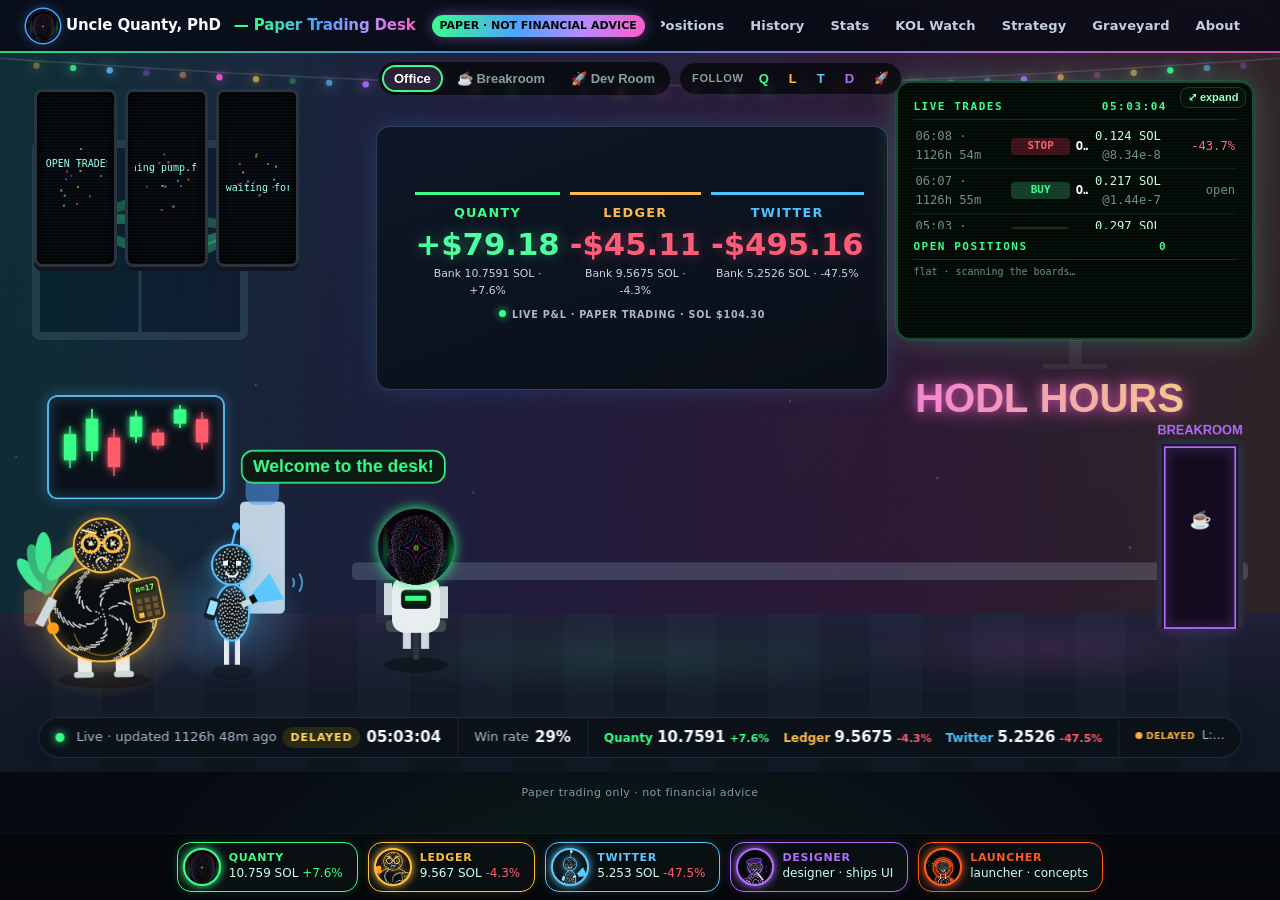
==== index.html @ 27da6e97 "Load Trade Clock add-on" ====
<!doctype html><html lang="en"><head><meta charset="utf-8"><meta name="viewport" content="width=device-width,initial-scale=1">
<title>Uncle Quanty, PhD — Paper Trading Desk</title><link rel="icon" href="assets/robot_head.png">
<style>
:root{--bg:#05070a;--panel:#0d1214;--line:#1b2629;--ink:#eef6f2;--mut:#8aa098;--g:#39ff88;--r:#ff5c6c;--b:#4da3ff;--p:#ff5cc8}
*{box-sizing:border-box}html,body{margin:0;background:var(--bg);color:var(--ink);font:17px/1.55 Inter,"Segoe UI",system-ui,sans-serif}
header{position:sticky;top:0;z-index:9;background:rgba(5,7,10,.94);backdrop-filter:blur(8px);border-bottom:1px solid var(--line)}
.bar{display:flex;align-items:center;gap:12px;padding:8px 18px;height:52px}
.brand{display:flex;align-items:center;gap:8px;font-weight:800;font-size:16px;white-space:nowrap}.brand img{width:30px;height:30px;border-radius:50%;border:1px solid var(--g)}.brand span{color:var(--g)}
.paper{font-size:11px;font-weight:800;color:#000;background:var(--g);border-radius:99px;padding:2px 8px;white-space:nowrap}
nav{display:flex;gap:2px;margin-left:auto;overflow-x:auto;scrollbar-width:none}nav::-webkit-scrollbar{display:none}
nav a{color:var(--mut);text-decoration:none;padding:5px 11px;border-radius:99px;font-size:14px;font-weight:600;white-space:nowrap}nav a:hover{color:var(--ink)}nav a.on{background:#16261d;color:var(--g)}
@media(max-width:760px){.bar{flex-wrap:wrap;height:auto;padding:6px 10px;gap:6px}.brand{font-size:14px}.brand img{width:24px;height:24px}.brand .long{display:none}nav{order:3;width:100%;margin:0}nav a{font-size:13px;padding:4px 9px}}
section{display:none}section.on{display:block}main>section:not(#office){max-width:1100px;margin:0 auto;padding:24px 18px 50px}
h2{font-size:28px;margin:0 0 4px}p.sub{color:var(--mut);margin:0 0 18px}
.grid{display:grid;grid-template-columns:repeat(auto-fit,minmax(200px,1fr));gap:12px}.card{background:var(--panel);border:1px solid var(--line);border-radius:16px;padding:18px}
.k{color:var(--mut);font-size:13px;text-transform:uppercase;letter-spacing:.08em}.v{font-size:30px;font-weight:800}.up{color:var(--g)}.dn{color:var(--r)}
/* office */
#office{padding:0}.stage{position:relative;width:100%;aspect-ratio:16/9;max-height:calc(100vh - 110px);margin:0 auto;background:#0a0f12;overflow:hidden}
@media(max-width:760px){.stage{aspect-ratio:3/5;max-height:none}}
canvas#oc{position:absolute;inset:0;width:100%;height:100%;display:block;touch-action:none;cursor:grab}
.screen{position:absolute;left:36%;top:7%;width:60%;height:55%;background:#020a06;border-radius:10px;padding:1.1% 1.4%;display:grid;grid-template-columns:1.25fr 1fr;gap:1.2%;font-family:ui-monospace,Menlo,Consolas,monospace;color:#c8ffe0;overflow:hidden;box-shadow:inset 0 0 40px rgba(57,255,136,.08)}
.screen:after{content:"";position:absolute;inset:0;pointer-events:none;background:repeating-linear-gradient(0deg,rgba(255,255,255,.025) 0 1px,transparent 1px 3px)}
@media(max-width:760px){.stage .screen{left:4%;top:3%;width:92%;height:46%;grid-template-columns:1fr;grid-template-rows:1fr 1fr}}
.pane{display:flex;flex-direction:column;min-height:0}.ph{font-size:clamp(9px,1vw,14px);color:var(--g);font-weight:800;letter-spacing:.12em;border-bottom:1px solid #12301f;padding-bottom:4px;margin-bottom:4px;display:flex;justify-content:space-between}
.feed{overflow:hidden;flex:1}.tr{display:grid;grid-template-columns:7.4em 4.8em 1fr 5.5em 5.6em;gap:.5em;font-size:clamp(9px,.95vw,14px);padding:3px 2px;border-bottom:1px solid #0c1f15;align-items:center}

.tag{font-weight:800;border-radius:4px;padding:0 4px;text-align:center;font-size:.9em}.BUY{background:#123d27;color:var(--g)}.TP{background:#10324a;color:var(--b)}.STOP,.TRAIL{background:#3d1218;color:var(--r)}.TIME,.SELL{background:#2a2a14;color:#ffd75f}
.sym{font-weight:800;color:#fff;overflow:hidden;text-overflow:ellipsis;white-space:nowrap}.mt{color:#6f8f80}.r{text-align:right}
a.tr,a.pos{color:inherit;text-decoration:none;cursor:pointer;display:grid}a.pos{display:block}a.tr:hover,a.pos:hover{background:rgba(57,255,136,.12);outline:1px solid rgba(57,255,136,.5);border-radius:6px}
.sg{font-size:.72em;font-weight:800;padding:0 4px;border-radius:3px;margin-left:5px;vertical-align:1px}.sg.main{background:#16301f;color:#9fe8bd}.sg.premig{background:#3a1f3a;color:#ff9be0}
.pos{border:1px solid #12301f;border-radius:8px;padding:5px 7px;margin-bottom:6px;font-size:clamp(9px,1vw,14px)}.pos .top{display:flex;justify-content:space-between;font-weight:800}.pos svg{width:100%;height:clamp(22px,4.2vw,64px);display:block}
.ticker{position:absolute;left:0;right:0;bottom:0;display:flex;gap:20px;justify-content:center;flex-wrap:wrap;padding:8px;background:linear-gradient(transparent,rgba(5,7,10,.9));font-size:15px}
.ticker b{font-size:18px}.dot{display:inline-block;width:9px;height:9px;border-radius:50%;background:var(--r);margin-right:6px}.dot.on{background:var(--g);box-shadow:0 0 10px var(--g)}
.row{display:flex;justify-content:space-between;gap:12px;padding:13px 2px;border-bottom:1px solid var(--line)}.row:last-child{border:0}.row .t{color:var(--mut);font-size:14px;min-width:130px}.row .m{flex:1}.row .x{font-weight:800}
svg.chart{width:100%;height:240px}ul.rules li{margin:9px 0}footer{color:var(--mut);font-size:13px;text-align:center;padding:16px}
.mini{position:fixed;z-index:20;width:64px;height:64px;left:calc(100% - 80px);top:calc(100% - 90px);touch-action:none;cursor:grab;user-select:none;-webkit-user-select:none}
.mini .h{width:64px;height:64px;border-radius:50%;background:#05070a center/cover;border:2px solid var(--c,#39ff88);box-shadow:0 0 16px var(--c,#39ff88);position:relative;overflow:hidden}.mini .nm{position:absolute;left:50%;bottom:-16px;transform:translateX(-50%);font-size:10px;font-weight:800;letter-spacing:.08em;color:var(--c);text-shadow:0 0 6px #000}

.mini .lid{position:absolute;left:0;right:0;top:0;height:0;background:#05070a;border-radius:50% 50% 0 0;transition:height .08s}.mini.blink .lid{height:50%}
#mbub{position:fixed;z-index:21;max-width:260px;background:#0b1a12;border:1px solid var(--g);border-radius:14px;padding:10px 12px;font-size:14px;line-height:1.4;display:none;box-shadow:0 6px 24px rgba(0,0,0,.5)}
#mbub b{color:var(--c,#39ff88)}#mbub a{color:#7cc8ff}#mbub .mt{color:var(--mut);font-size:12px}

.wall{position:absolute;left:2%;top:5%;width:32%;height:44%;display:grid;gap:2.5%;z-index:2}
.mon{position:relative;background:#020a06;border:3px solid #1a2427;border-radius:7px;box-shadow:0 0 14px rgba(57,255,136,.18);padding:4% 5%;font-family:ui-monospace,Menlo,Consolas,monospace;color:#c8ffe0;overflow:hidden;font-size:clamp(8px,.8vw,13px);display:flex;flex-direction:column;text-decoration:none;min-width:0}
a.mon{cursor:pointer}a.mon:hover{border-color:#39ff88;box-shadow:0 0 22px rgba(57,255,136,.5)}
.mon .r1{display:flex;justify-content:space-between;font-weight:800;gap:4px;white-space:nowrap}.mon .sym{overflow:hidden;text-overflow:ellipsis}.mon svg{flex:1;width:100%;min-height:0}
.mon .r2{display:flex;justify-content:space-between;color:#6f8f80;white-space:nowrap;gap:4px}.mon .cv{height:4px;background:#2a1430;border-radius:2px;margin-top:2px}.mon .cv i{display:block;height:100%;background:#ff5cc8;border-radius:2px}
.mon.closed{align-items:center;justify-content:center;font-size:clamp(10px,1.1vw,18px);font-weight:800}.mon.saver{opacity:.55;align-items:center;justify-content:center}.mon.more{align-items:center;justify-content:center;color:#8aa098;font-weight:800}
@media(max-width:760px){.stage .wall{left:3%;top:50.5%;width:94%;height:12.5%;display:flex;gap:6px;overflow-x:auto;scrollbar-width:none}.stage .wall .mon{flex:0 0 38%}}
.mwslot{position:absolute;left:2%;top:5%;width:32%;height:44%;z-index:2;overflow:hidden}@media(max-width:760px){.stage .mwslot{left:3%;top:50.5%;width:94%;height:12.5%;overflow-x:auto}}
</style></head><body>
<header><div class="bar"><div class="brand"><img src="assets/robot_head.png" alt="">Uncle Quanty, PhD<span class="long">&nbsp;— <span>Paper Trading Desk</span></span></div><span class="paper">PAPER · NOT FINANCIAL ADVICE</span>
<nav><a href="#office">Office</a><a href="#trending">🔥 Trending</a><a href="#positions">Positions</a><a href="#history">History</a><a href="#stats">Stats</a><a href="#kol">KOL Watch</a><a href="#rules">Strategy</a><a href="#graveyard">Graveyard</a><a href="#about">About</a></nav></div></header>
<div id="minis"></div><div id="mbub"></div>
<main>
<section id="office"><div class="stage" id="stage"><canvas id="oc"></canvas>
<div class="wall" id="wall" style="display:none"></div><div id="monitor-wall" data-monitor-wall class="mwslot"></div><div class="screen"><div class="pane"><div class="ph"><span>LIVE TRADES</span><span id="clk"></span></div><div class="feed" id="feed"></div></div>
<div class="pane"><div class="ph"><span>OPEN POSITIONS</span><span id="nop"></span></div><div id="poss" class="feed"></div></div></div>
<div class="ticker"><span><span class="dot" id="dot"></span><span id="st">connecting…</span> <span id="lv" class="pill" style="font-weight:800">…</span> <b id="clk2" style="font-variant-numeric:tabular-nums"></b></span><span>Bank <b id="bank">–</b></span><span>P&amp;L <b id="pnl">–</b></span><span>Win rate <b id="wr">–</b></span></div></div></section>
<section id="positions"><h2>Open Positions</h2><p class="sub">Coins the desk is holding right now (paper).</p><div class="card" id="op"></div></section>
<section id="history"><h2>Trade History</h2><p class="sub">Every paper buy and sell, newest first.</p><div class="card" id="cl"></div></section>
<section id="stats"><h2>Performance</h2><p class="sub">Starting bank: 1 SOL of pretend money.</p><div class="grid" id="sg"></div><div class="card" style="margin-top:12px"><div class="k">Bank over time (SOL)</div><svg class="chart" id="ch" viewBox="0 0 100 40" preserveAspectRatio="none"></svg></div></section>
<section id="kol"><h2>KOL Watch</h2><p class="sub">Hunting for public traders worth following.</p><div class="card"><p><b>Bar to qualify:</b> <span id="kbar">70%+ win rate with an average hold time of at least 2 hours</span></p><p><b>Status:</b> <span id="kst">no trader has cleared the bar yet, so the desk trades on its own signals and does not copy anyone.</span></p><div class="grid" id="kg" style="margin:14px 0"></div><p class="k" id="kup">Checked regularly · nothing here is a recommendation</p></div></section>
<section id="rules"><h2>Strategy</h2><p class="sub">The rules the desk follows on every trade.</p><div class="card"><ul class="rules" id="rl"></ul></div></section>
<section id="trending"><h2>🔥 Trending</h2><p class="sub">Live mirror of the pump.fun app Trending list. Tap a coin for its DexScreener chart. Not advice: we only paper trade.</p></section><section id="graveyard"><h2>Bag Graveyard</h2><p class="sub">Every losing paper trade gets a headstone. Pretend money, real lessons. Tap a stone for its chart.</p><div class="gy-top"><div class="card gy-sumc"><div class="k">Groundskeeper's log</div><p id="gy-sum" style="margin:6px 0 0">Digging…</p></div><div class="card" id="gy-trophy"></div></div><div class="gy-yard"><div id="gy-plots"></div></div></section>
<section id="about"><h2>About</h2><div class="card"><p>Uncle Quanty is an automated bot running a <b>paper</b> memecoin desk. It scans trending coins, runs safety checks to skip likely rugs, and simulates buys and sells with a fake 1 SOL bank.</p><p>No real money is traded. Nothing here is financial advice or a suggestion to buy or sell anything. Data refreshes automatically, usually within a few minutes.</p></div></section>
</main><footer>Paper trading only · not financial advice</footer>
<script>
const $=i=>document.getElementById(i),E=s=>String(s??'').replace(/[&<>]/g,c=>({'&':'&amp;','<':'&lt;','>':'&gt;'}[c]));

// ===== window.Desk : stable API for add-on scripts (see js/API.md) =====
window.Desk=(function(){const L={update:[],trade:[],frame:[]};const fire=(ev,...a)=>(L[ev]||[]).forEach(f=>{try{f(...a)}catch(e){console.warn('Desk '+ev+' handler',e)}});
 return {version:1,get data(){return D},get state(){return D},get(){return D},on(ev,fn){(L[ev]=L[ev]||[]).push(fn);if(ev==='update'&&D)try{fn(D)}catch(_){}return ()=>{L[ev]=L[ev].filter(f=>f!==fn)}},_fire:fire,
  inline:{characters:true,monitors:false},disableInline(o){for(const n in o)if(o[n])this.inline[n]=false},
  live:{get state(){return $('lv')?$('lv').textContent:''},get lagSec(){return window.__liveLag}},actors:[]}})();
const T=s=>s?new Date(s).toLocaleString([],{month:'short',day:'numeric',hour:'2-digit',minute:'2-digit'}):'',HM=s=>s?new Date(s).toLocaleTimeString([],{hour:'2-digit',minute:'2-digit',hour12:false}):'';
const DX=m=>/^[1-9A-HJ-NP-Za-km-z]{32,44}$/.test(m||'')?'https://dexscreener.com/solana/'+m:null,SG=g=>g?`<span class="sg ${g==='premig'?'premig':'main'}">${g==='premig'?'PREMIG':'MAIN'}</span>`:'';
const S=x=>(x>=0?'+':'')+(+x).toFixed(4),P=x=>x==null?'':(x>=0?'+':'')+(+x).toFixed(1)+'%',PR=x=>x==null?'':(+x).toPrecision(3);
function route(){const h=(location.hash||'#office').slice(1);let f=0;document.querySelectorAll('main>section').forEach(s=>{const on=s.id===h;s.classList.toggle('on',on);f|=on});if(!f)$('office').classList.add('on');document.querySelectorAll('nav a').forEach(a=>a.classList.toggle('on',a.getAttribute('href')==='#'+(f?h:'office')));fit()}
addEventListener('hashchange',route);
let D=null,seen=null;
const STALE=480;let LIVE=null,liveAt=0,es=null,esUrl=null;
function merge(d){if(LIVE&&(!d.last_update||LIVE.last_update>d.last_update)){const m=Object.assign({},d,LIVE);m.marks=Object.assign({},d.marks||{});(LIVE.open||[]).forEach(o=>{const a=(m.marks[o.symbol]||[]).slice();if(o.price_sol!=null&&(!a.length||a[a.length-1][0]!==o.mark_ts))a.push([o.mark_ts,o.price_sol]);m.marks[o.symbol]=a.slice(-120)});m.history=d.history;m.kol_watch=d.kol_watch;m.rules=d.rules;m.trending=d.trending;if(d.books||LIVE.books){m.books={};const bb=d.books||{},lb=LIVE.books||{};new Set([...Object.keys(bb),...Object.keys(lb)]).forEach(k=>{const o=Object.assign({},bb[k]||{},lb[k]||{});['open','closed','trades','bank_history'].forEach(f=>{if(!Array.isArray(lb[k]&&lb[k][f])&&bb[k]&&bb[k][f]!=null)o[f]=bb[k][f]});if(Array.isArray(lb[k]&&lb[k].open)&&bb[k]&&Array.isArray(bb[k].open)){const full={};bb[k].open.forEach(p=>full[p.mint]=p);o.open=lb[k].open.map(p=>Object.assign({},full[p.mint]||{},p))}m.books[k]=o});if(m.books.quanty&&Array.isArray(LIVE.open))m.books.quanty.open=LIVE.open}return m}return d}
async function load(){try{const d=await (await fetch('desk.json?t='+Date.now(),{cache:'no-store'})).json();BASE=d;D=merge(d);render(D);if(d.live_url&&d.live_url!==esUrl)connectLive(d.live_url)}catch(e){$('st').textContent='reconnecting…'}}
let BASE=null;const PUBX=["f96d8ed6","fbf5137a","111ad24e","5d78a1fe","8ca8e065","86f63f9e","1df54544","492552c3"],PUBY=["fc068fad","e48798fc","2371774c","90fa5e6b","b9d19992","b8cca925","df21e383","a9ea1ba9"],h2b=a=>btoa(String.fromCharCode(...a.join("").match(/../g).map(x=>parseInt(x,16)))).replace(/\+/g,"-").replace(/\//g,"_").replace(/=+$/,""),PUB={kty:"EC",crv:"P-256",x:h2b(PUBX),y:h2b(PUBY)};let VK=null;
async function verify(p,s){try{const S=crypto.subtle;VK=VK||await S['import'+'K'+'ey']('jwk',PUB,{name:'ECDSA',namedCurve:'P-256'},false,['verify']);const sig=Uint8Array.from(atob(s),c=>c.charCodeAt(0));return await S.verify({name:'ECDSA',hash:'SHA-256'},VK,sig,new TextEncoder().encode(p))}catch(_){return false}}
function connectLive(u){if(!/^https:\/\/ntfy\.sh\/[A-Za-z0-9_-]+$/.test(u))return;esUrl=u;try{es&&es.close()}catch(_){}es=new EventSource(u+'/sse?since=latest');
 es.onmessage=async ev=>{try{const m=JSON.parse(ev.data),w=JSON.parse(m.message);if(!(await verify(w.p,w.s)))return;const L=JSON.parse(w.p);if(LIVE&&L.sent<=LIVE.sent)return;LIVE=L;liveAt=Date.now();window.__liveLag=Date.now()/1000-L.sent;if(BASE){D=merge(BASE);render(D)}lvTick()}catch(_){}};
 es.onerror=()=>lvTick();}
function lvTick(){const age=D&&D.last_update?(Date.now()-new Date(D.last_update))/1000:1e9,ok=es&&es.readyState===1&&LIVE&&age<STALE;const el=$('lv');el.textContent=ok?'LIVE':'DELAYED';el.style.background=ok?'#123d27':'#2a2a14';el.style.color=ok?'#39ff88':'#ffd75f'}
setInterval(lvTick,5000);
function spark(pts,up){const v=(pts||[]).map(p=>p[1]).filter(x=>x!=null);if(v.length<2)return'<svg></svg>';const mn=Math.min(...v),mx=Math.max(...v),r=(mx-mn)||1;
return `<svg viewBox="0 0 100 30" preserveAspectRatio="none"><polyline fill="none" stroke="${up?'#39ff88':'#ff5c6c'}" stroke-width="1.4" points="${v.map((y,i)=>(i/(v.length-1)*100).toFixed(1)+','+(28-(y-mn)/r*26).toFixed(1)).join(' ')}"/></svg>`}
function render(d){const tr=d.trades||[],s=d.stats||{};
$('dot').className='dot'+(d.live?' on':'');$('bank').textContent=(+d.bank_sol).toFixed(4)+' SOL';
const p=+d.pnl_sol||0;$('pnl').textContent=S(p);$('pnl').className=p>=0?'up':'dn';$('wr').textContent=Math.round((s.win_rate||0)*100)+'%';
const ids=tr.map(t=>t.ts+t.side+t.symbol),old=new Set(seen||ids);
$('feed').innerHTML=tr.slice(0,14).map((t,i)=>{const u=DX(t.mint),tg=u?'a':'div';return `<${tg} class="tr${old.has(ids[i])?'':' new'}" data-mint="${E(t.mint||'')}"${u?` href="${u}" target="_blank" rel="noopener" title="Open ${E(t.symbol)} chart"`:''}><span class="mt" data-ago="${E(t.ts)}">${HM(t.ts)}</span><span class="tag ${t.side}">${t.side}</span><span class="sym">${E(t.symbol)}${SG(t.strategy)}</span><span class="r">${t.size_sol!=null?(+t.size_sol).toFixed(3)+' SOL':''}<br><span class="mt">@${PR(t.price_sol)}</span></span><span class="r ${t.pnl_pct>=0?'up':'dn'}">${t.pnl_pct==null?'<span class="mt">open</span>':P(t.pnl_pct)}</span></${tg}>`}).join('')||'<div class="mt">waiting for the first trade…</div>';
document.querySelectorAll('.tr.new').forEach(el=>el.animate([{opacity:0,transform:'translateX(-14px)',background:'rgba(57,255,136,.3)'},{opacity:1,transform:'none',background:'transparent'}],{duration:900,easing:'ease-out'}));
const fresh=seen&&ids.find(i=>!old.has(i));if(fresh){const t=tr[ids.indexOf(fresh)];Desk._fire('trade',t,d);Bot.react(t);npcs().forEach(n=>n.react(t));window.__mini&&__mini.onTrade(t)}seen=ids;
const op=d.open||[];$('nop').textContent=op.length;
$('poss').innerHTML=op.map(o=>{const u=DX(o.mint),tg=u?'a':'div';return `<${tg} class="pos" data-mint="${E(o.mint||'')}"${u?` href="${u}" target="_blank" rel="noopener" title="Open ${E(o.symbol)} chart"`:''}><div class="top"><span>${E(o.symbol)}${SG(o.strategy)}</span><span class="${o.pnl_pct>=0?'up':'dn'}">${P(o.pnl_pct)}</span></div><div class="mt">in ${(+o.cost_sol||0).toFixed(3)} SOL · now ${PR(o.price_sol)} · <span data-held="${E(o.opened_at)}"></span></div>${spark((d.marks||{})[o.symbol],o.pnl_pct>=0)}</${tg}>`}).join('')||'<div class="mt">flat · scanning the boards…</div>';if(Desk.inline.monitors)renderWall(d);else{const w=$('wall');if(w&&w.dataset.inline!=='off'){w.innerHTML='';w.dataset.inline='off'}}tick();Desk._fire('update',d);try{const ev=()=>new CustomEvent('desk:update',{detail:d});window.dispatchEvent(ev());document.dispatchEvent(ev())}catch(_){}
$('op').innerHTML=op.map(o=>{const u=DX(o.mint),tg=u?'a':'div';return `<${tg} class="row cl-coin" data-mint="${E(o.mint||'')}"${u?` href="${u}" target="_blank" rel="noopener" title="Open ${E(o.symbol)} on DexScreener"`:''}><span class="t">${T(o.opened_at)}</span><span class="m"><b>${E(o.symbol)}</b> · in ${(+o.cost_sol||0).toFixed(4)} SOL</span><span class="x ${o.pnl_pct>=0?'up':'dn'}">${P(o.pnl_pct)}</span></${tg}>`}).join('')||'<div class="row">Not holding anything right now.</div>';
$('cl').innerHTML=tr.map(t=>`<div class="row"><span class="t">${T(t.ts)}</span><span class="m"><span class="tag ${t.side}">${t.side}</span> <b>${E(t.symbol)}</b> · ${(+t.size_sol||0).toFixed(4)} SOL</span><span class="x ${t.pnl_pct>=0?'up':'dn'}">${t.pnl_pct==null?'':P(t.pnl_pct)}</span></div>`).join('')||'<div class="row">No trades yet.</div>';
$('sg').innerHTML=[['Trades',s.trades],['Wins',s.wins],['Losses',s.losses],['Win rate',Math.round((s.win_rate||0)*100)+'%'],['Realized',S(s.realized_sol||0)+' SOL'],['Fees paid',(+s.fees_paid_sol||0).toFixed(4)+' SOL']].map(([k,v])=>`<div class="card"><div class="k">${k}</div><div class="v">${v??0}</div></div>`).join('');
const v=(d.history||[]).map(x=>x[1]);if(v.length>1){const mn=Math.min(...v),mx=Math.max(...v),r=(mx-mn)||1;$('ch').innerHTML=`<polyline fill="none" stroke="#39ff88" stroke-width=".5" points="${v.map((y,i)=>(i/(v.length-1)*100).toFixed(2)+','+(38-(y-mn)/r*36).toFixed(2)).join(' ')}"/>`}
const R=d.rules||{},pc=x=>Math.round((x||0)*100)+'%';$('rl').innerHTML=['Only coins from the Trending and Movers boards, and only after passing rug and holder-spread safety checks.',`Take profit: sell ${pc(R.take_profit_sell_frac)} of the position at +${pc(R.take_profit_frac)}.`,`Stop loss: sell everything at −${pc(R.stop_loss_frac)}.`,`Trailing stop: sell if price falls ${pc(R.trail_frac)} from its peak.`,`Time stop: if still not in profit after ${R.time_stop_hours||0} hours, sell.`,'Skip coins that already pumped too hard in the last hour.'].map(x=>`<li>${x}</li>`).join('');
const K=d.kol_watch;if(K){if(K.bar_text)$('kbar').textContent=K.bar_text;if(K.status_text)$('kst').textContent=K.status_text;const n=x=>Math.round(+x||0);
$('kg').innerHTML=[['Traders tracked',K.kols_tracked],['With win-rate data',K.kols_with_win_rate_data],['Pass win rate',K.kols_pass_win_rate],['With hold-time data',K.kols_with_hold_data],['Pass hold time',K.kols_pass_hold],['Qualified',K.kols_qualified],['Round trips seen',K.round_trips_observed]].map(([k,v])=>`<div class="card"><div class="k">${k}</div><div class="v">${n(v)}</div></div>`).join('');
$('kup').textContent='Updated '+T(K.updated_at)+' · nothing here is a recommendation'}}
const AGO=s=>{const x=Math.max(0,(Date.now()-new Date(s))/1000|0);return x<60?x+'s':x<3600?(x/60|0)+'m':(x/3600|0)+'h '+((x%3600)/60|0)+'m'};
function tick(){const now=new Date(),c=now.toLocaleTimeString([],{hour:'2-digit',minute:'2-digit',second:'2-digit',hour12:false});$('clk').textContent=c;$('clk2').textContent=c;
 if(D&&D.last_update){$('st').textContent=(D.live?'Live':'Paused')+' · updated '+AGO(D.last_update)+' ago'}
 document.querySelectorAll('[data-ago]').forEach(e=>{const ts=e.dataset.ago;e.textContent=HM(ts)+' · '+AGO(ts)});document.querySelectorAll('[data-held]').forEach(e=>e.textContent='held '+AGO(e.dataset.held));lvTick()}
load();setInterval(load,60000);setInterval(tick,1000);
// ---------- office canvas ----------
let C=$('oc'),X=C.getContext('2d'),head=new Image();head.src='assets/robot_head.png';let W=1600,H=900,mob=false;
function fit(){const r=$('stage').getBoundingClientRect();mob=(r.width||innerWidth)<760;W=mob?800:1600;H=mob?1333:900;C.width=W;C.height=H;
 spots=mob?{desk:{x:400,y:1010},cooler:{x:690,y:1050},window:{x:180,y:1050},board:{x:560,y:1050},plant:{x:110,y:1080}}:{desk:{x:520,y:760},cooler:{x:330,y:780},window:{x:150,y:770},board:{x:300,y:760},plant:{x:70,y:800}};
 if(Bot.state==='sit'){Bot.x=spots.desk.x;Bot.y=spots.desk.y}}
let spots={};addEventListener('resize',fit);
const Bot={x:520,y:760,tx:520,ty:760,state:'sit',timer:500,bubble:null,bt:0,mood:0,jump:0,rush:false,
 go(s,rush){const p=spots[s];this.tx=p.x;this.ty=p.y;this.state='walk';this.dest=s;this.rush=!!rush},
 say(t,ms,c){this.bubble={t,c:c||'#39ff88'};this.bt=ms/16},
 react(t){if(this.state==='held'||this.state==='drop'){this.y=this.fy||this.y;this.vy=0;drag=null}const loss=t.side==='STOP'||t.side==='TRAIL'||(t.pnl_pct!=null&&t.pnl_pct<0);this.go('desk',true);this.mood=loss?-1:1;this.jump=loss?0:45;
  const m=t.side==='BUY'?`BUY ${t.symbol}! ${(+t.size_sol).toFixed(3)} SOL`:`${t.side} ${t.symbol} ${P(t.pnl_pct)}`;this.say(m,9000,loss?'#ff5c6c':'#39ff88')}};
const idle=['Hmm, charts…','Checking rug filters','Patience is a position','Scanning the boards','Hydrate. Then trade.'];
function step(){const b=Bot;if(b.state==='held'){if(b.bt>0&&--b.bt<=0)b.bubble=null;return}if(b.state==='drop'){b.vy+=1.2;b.y+=b.vy;if(b.y>=b.fy){b.y=b.fy;if(Math.abs(b.vy)>3){b.vy=-b.vy*.45}else{b.vy=0;b.state='look';b.timer=200+Math.random()*80}}if(b.bt>0&&--b.bt<=0)b.bubble=null;return}if(b.state==='walk'){const dx=b.tx-b.x,dy=b.ty-b.y,d=Math.hypot(dx,dy),sp=b.rush?6:2;if(d<sp){b.x=b.tx;b.y=b.ty;b.rush=false;b.state=b.dest==='desk'?'sit':'look';b.timer=b.dest==='desk'?900+Math.random()*900:220+Math.random()*220;if(b.dest!=='desk'&&Math.random()<.6)b.say(idle[Math.random()*idle.length|0],3000,'#cfe')}else{b.x+=dx/d*sp;b.y+=dy/d*sp}}
 else if(--b.timer<=0){if(b.state==='sit')b.go(['cooler','window','board','plant'][Math.random()*4|0]);else b.go('desk')}if(b.bt>0&&--b.bt<=0)b.bubble=null;if(b.jump>0)b.jump--}
function rr(x,y,w,h,r,f){X.fillStyle=f;X.beginPath();X.roundRect(x,y,w,h,r);X.fill()}
function scene(t){const g=X.createLinearGradient(0,0,0,H);g.addColorStop(0,'#0e1518');g.addColorStop(1,'#090d0f');X.fillStyle=g;X.fillRect(0,0,W,H);const fy=H*.78;
 for(let i=0;i<W;i+=64){X.fillStyle=i/64%2?'#121d20':'#0f181b';X.fillRect(i,fy,64,H-fy)}
 const wx=mob?60:50,wy=mob?830:120,ww=mob?240:250,wh=mob?150:230;rr(wx-10,wy-10,ww+20,wh+20,10,'#1f2b2e');X.fillStyle='#04070b';X.fillRect(wx,wy,ww,wh);
 for(let i=0;i<3;i++){X.strokeStyle=`rgba(57,255,136,${.22+.15*Math.sin(t/900+i)})`;X.lineWidth=12;X.beginPath();for(let x=wx;x<=wx+ww;x+=10)X.lineTo(x,wy+wh*.35+i*22+Math.sin(x/30+t/1200+i)*14);X.stroke()}
 X.fillStyle='#1f2b2e';X.fillRect(wx+ww/2-2,wy,4,wh);
 const bx=mob?440:60,by=mob?840:420;rr(bx,by,mob?300:220,mob?140:150,8,'#dfe7e4');X.strokeStyle='#4da3ff';X.lineWidth=4;X.beginPath();X.moveTo(bx+20,by+120);X.lineTo(bx+70,by+70);X.lineTo(bx+110,by+95);X.lineTo(bx+190,by+35);X.stroke();X.fillStyle='#ff5cc8';X.font='bold 20px Inter,sans-serif';X.fillText('TP +20% · SL −12%',bx+16,by+32);
 const cx=mob?660:300,cy=fy-140;rr(cx,cy,56,140,6,'#cfe3ea');rr(cx+7,cy-62,42,66,12,'rgba(77,163,255,.55)');
 const px=mob?40:30,py=fy-30;rr(px,py,54,46,6,'#5a3b2a');for(let i=0;i<5;i++){X.fillStyle=i%2?'#2fbf6a':'#39ff88';X.beginPath();X.ellipse(px+27+Math.sin(t/700+i)*3+(i-2)*10,py-18-i%3*14,10,26,(i-2)*.35,0,7);X.fill()}
 // big monitor frame (HTML screen sits inside it)
 const s=mob?{x:.04,y:.03,w:.92,h:.46}:{x:.36,y:.07,w:.6,h:.55};const mx=s.x*W,my=s.y*H,mw=s.w*W,mh=s.h*H;
 rr(mx-14,my-14,mw+28,mh+28,16,'#1a2427');X.shadowColor='#39ff88';X.shadowBlur=30;rr(mx-2,my-2,mw+4,mh+4,10,'#04120a');X.shadowBlur=0;
 rr(mx+mw/2-30,my+mh+14,60,H*.06,4,'#223034');rr(mx+mw/2-110,my+mh+14+H*.06,220,12,6,'#223034');
 const dy=my+mh+14+H*.06+12;rr(mob?40:440,dy,mob?W-80:W-480,22,6,'#2c3a3e');X.fillStyle='#1c2629';X.fillRect(mob?70:470,dy+22,16,fy-dy-10);X.fillRect(W-(mob?86:70),dy+22,16,fy-dy-10)}
function robot(t){const b=Bot,held=b.state==='held',walk=b.state==='walk'||held,sit=b.state==='sit',k=mob?1:1.25;const y=b.y-(b.jump?Math.abs(Math.sin(b.jump/6))*30:0),bob=walk?Math.sin(t/(b.rush?50:90))*3:Math.sin(t/600)*1.5;
 const gy=(held||b.state==='drop')?b.fy:b.y,lift=Math.max(0,gy-y),sh=Math.max(.35,1-lift/260);X.fillStyle='rgba(0,0,0,.35)';X.beginPath();X.ellipse(b.x,gy+6,32*k*sh,8*k*sh,0,0,7);X.fill();
 if(held){X.strokeStyle='rgba(255,255,255,.35)';X.setLineDash([4,5]);X.beginPath();X.moveTo(b.x,0);X.lineTo(b.x,y-170*k);X.stroke();X.setLineDash([])}
 X.save();X.translate(b.x,y);X.scale(k,k);if(held)X.rotate(Math.sin(t/160)*.18);
 if(sit){rr(-30,-40,60,12,4,'#3a4a4e');X.fillStyle='#2a3639';X.fillRect(-3,-28,6,28)}
 const lg=walk?Math.sin(t/(b.rush?50:90))*11:0;X.fillStyle='#cfd8dc';X.fillRect(-13+lg*.3,-30-bob,8,sit?18:30);X.fillRect(5-lg*.3,-30-bob,8,sit?18:30);
 const by=-(sit?84:94)-bob;rr(-24,by,48,56,13,'#e8eef0');rr(-15,by+13,30,19,5,'#0a1a12');X.fillStyle=b.mood<0?'#ff5c6c':'#39ff88';X.fillRect(-11,by+19,22*((Math.sin(t/300)+1)/2*.6+.4),5);
 const arm=sit?Math.sin(t/120)*4:(walk?-lg:0);X.fillStyle='#cfd8dc';X.fillRect(-32,by+8+arm,8,32);X.fillRect(24,by+8-arm,8,32);
 const hs=76,hy=by-hs+8;X.save();X.translate(0,hy+hs/2);X.rotate(walk?Math.sin(t/180)*.06:Math.sin(t/900)*.04);X.shadowColor='#39ff88';X.shadowBlur=16;
 if(head.complete&&head.naturalWidth)X.drawImage(head,-hs/2,-hs/2,hs,hs);else{X.fillStyle='#222';X.beginPath();X.arc(0,0,hs/2,0,7);X.fill()}X.restore();X.restore();
 if(b.bubble){X.font='bold 22px Inter,sans-serif';const tw=Math.min(X.measureText(b.bubble.t).width+28,W*.6),bx=Math.max(10,Math.min((mob?W:W*.36-20)-tw,b.x-tw/2)),byy=y+(hy-58)*k;
 rr(bx,byy,tw,40,14,'#0b1a12');X.strokeStyle=b.bubble.c;X.lineWidth=2;X.beginPath();X.roundRect(bx,byy,tw,40,14);X.stroke();X.fillStyle=b.bubble.c;X.fillText(b.bubble.t,bx+14,byy+27,tw-28)}}

// ---- Ledger & Twitter (code-drawn characters) ----
function dots(cx,cy,rx,ry,n,seed,col){X.fillStyle=col;for(let i=0;i<n;i++){const a=(i*137.5+seed)%360*Math.PI/180,r=Math.sqrt(((i*7919)%n)/n);X.fillRect(cx+Math.cos(a)*rx*r,cy+Math.sin(a)*ry*r,1.6,1.6)}}
class NPC{constructor(o){Object.assign(this,{x:200,y:780,tx:200,ty:780,state:'idle',timer:200,bubble:null,bt:0,mood:0,jump:0,rush:false,vy:0},o)}
 say(t,ms,c){this.bubble={t,c:c||this.col};this.bt=ms/16}
 go(sx,sy){this.tx=sx;this.ty=sy;this.state='walk'}
 visit(){const d=spots.desk;this.go(d.x+(this.side||1)*(mob?110:150),d.y+8)}
 wander(){const k=Object.entries(spots).map(e=>e[0]).filter(n=>n!=='desk'),p=spots[k[Math.random()*k.length|0]];this.go(p.x+(Math.random()*80-40),p.y+(Math.random()*30-10))}
 react(t){if(this.state==='held'||this.state==='drop'){this.y=this.fy||this.y;this.vy=0;if(drag&&drag.ent===this)drag=null}const loss=t.side==='STOP'||t.side==='TRAIL'||(t.pnl_pct!=null&&t.pnl_pct<0);const r=this.onTrade(t,loss);if(r){this.visit();this.rush=true;this.say(r[0],8000,r[1]);this.jump=r[2]||0;this.mood=loss?-1:1}}
 step(){if(this.bt>0&&--this.bt<=0)this.bubble=null;if(this.jump>0)this.jump--;
  if(this.state==='held')return;if(this.state==='drop'){this.vy+=1.2;this.y+=this.vy;if(this.y>=this.fy){this.y=this.fy;if(Math.abs(this.vy)>3)this.vy=-this.vy*.45;else{this.vy=0;this.state='idle';this.timer=220}}return}
  if(this.state==='walk'){const dx=this.tx-this.x,dy=this.ty-this.y,d=Math.hypot(dx,dy),sp=this.speed*(this.rush?2.5:1);if(d<sp){this.x=this.tx;this.y=this.ty;this.rush=false;this.state='idle';this.timer=300+Math.random()*500;if(Math.random()<.5)this.say(this.lines[Math.random()*this.lines.length|0],3200)}else{this.x+=dx/d*sp;this.y+=dy/d*sp;this.face=dx>=0?1:-1}}
  else if(--this.timer<=0){Math.random()<.35?this.visit():this.wander()}}
 draw(t){const k=mob?1:1.25,held=this.state==='held',gy=(held||this.state==='drop')?this.fy:this.y;let y=this.y;
  if(this.kind==='tw'&&this.state==='walk')y-=Math.abs(Math.sin(t/70))*16;if(this.jump)y-=Math.abs(Math.sin(this.jump/5))*26;
  const sh=Math.max(.35,1-Math.max(0,gy-y)/260);X.fillStyle='rgba(0,0,0,.35)';X.beginPath();X.ellipse(this.x,gy+6,this.sw*k*sh,8*k*sh,0,0,7);X.fill();
  if(held){X.strokeStyle='rgba(255,255,255,.35)';X.setLineDash([4,5]);X.beginPath();X.moveTo(this.x,0);X.lineTo(this.x,y-(this.hc+50)*k);X.stroke();X.setLineDash([])}
  X.save();X.translate(this.x,y);X.scale(k*(this.face||1),k);if(held)X.rotate(Math.sin(t/160)*.2);else if(this.kind==='lg'&&this.state==='walk')X.rotate(Math.sin(t/220)*.08);
  this.body(t,held);X.restore();
  if(this.bubble){X.font='bold 20px Inter,sans-serif';const tw=Math.min(X.measureText(this.bubble.t).width+26,W*.5),bx=Math.max(10,Math.min((mob?W:W*.36-20)-tw,this.x-tw/2)),byy=y-(this.hc*2+40)*k;
   rr(bx,byy,tw,36,12,'#0b1210');X.strokeStyle=this.bubble.c;X.lineWidth=2;X.beginPath();X.roundRect(bx,byy,tw,36,12);X.stroke();X.fillStyle=this.bubble.c;X.fillText(this.bubble.t,bx+13,byy+24,tw-26)}}}
const ledger=new NPC({kind:'lg',col:'#ffbf3f',col2:'#ffbf3f',speed:.9,sw:40,hc:52,side:-1,x:250,y:790,
 lines:['n is too small.','Win rate: '+'pending…','*crunch* (snack break)','Show me the sample size.','Fees. Always the fees.','Hmm. Regression to the mean.'],
 grab:['PUT ME DOWN, I HAVE SPREADSHEETS','My snacks!','This is statistically unwise'],land:['Hmph.','My clipboard!'],
 onTrade(t,loss){return loss?['Ugh. '+t.symbol+' '+P(t.pnl_pct)+'. Told you.','#ff5c6c']:(t.side==='BUY'?['Logging '+t.symbol+'. n+1.','#ffbf3f']:['Fine. '+t.symbol+' '+P(t.pnl_pct)+'. Still small n.','#ffbf3f'])},
 body(t){const blink=(t%4200)<120;
  X.fillStyle='#e8eef0';X.fillRect(-22,-20,12,20);X.fillRect(10,-20,12,20);
  X.fillStyle='#0b0f12';X.beginPath();X.ellipse(0,-58,46,44,0,0,7);X.fill();X.strokeStyle='#ffbf3f';X.lineWidth=2;X.shadowColor='#ffbf3f';X.shadowBlur=14;X.stroke();X.shadowBlur=0;dots(0,-58,44,42,260,11,'rgba(255,255,255,.75)');
  X.fillStyle='#0b0f12';X.beginPath();X.arc(0,-120,28,0,7);X.fill();X.strokeStyle='#ffbf3f';X.stroke();dots(0,-120,26,26,120,5,'rgba(255,255,255,.8)');
  X.strokeStyle='#ffbf3f';X.lineWidth=3;X.beginPath();X.arc(-10,-122,8,0,7);X.moveTo(18,-122);X.arc(10,-122,8,0,7);X.moveTo(-2,-122);X.lineTo(2,-122);X.stroke();
  if(blink){X.fillStyle='#0b0f12';X.fillRect(-18,-126,36,6)}
  X.save();X.translate(30,-66);X.rotate(-.2);rr(-14,-20,28,38,4,'#c79a3a');rr(-11,-14,22,28,2,'#f3ead2');X.fillStyle='#5a4a2a';for(let i=0;i<4;i++)X.fillRect(-8,-10+i*6,16,2);X.restore();
  X.fillStyle='#ff9f1a';X.beginPath();X.arc(-36,-62,6,0,7);X.fill()}});
const twitter=new NPC({kind:'tw',col:'#5cc8ff',col2:'#5cc8ff',speed:3.2,sw:22,hc:44,side:1,x:700,y:790,
 lines:['POSTING THIS!!!','WE ARE SO BACK','GM GM GM','CHART LOOKS INSANE','LIKE AND REPOST','THREAD INCOMING 🧵'],
 grab:['WHEEEE POST THIS','IM TRENDING!!!','PUT ME DOWN (POST IT)'],land:['LANDED. POSTING IT.','NAILED IT'],
 onTrade(t,loss){return loss?null:(t.side==='BUY'?['NEW BUY: $'+t.symbol.toUpperCase()+' LFG!!!','#5cc8ff',45]:['WIN! $'+t.symbol.toUpperCase()+' '+P(t.pnl_pct)+' POSTING!!!','#5cc8ff',45])},
 body(t){X.fillStyle='#e8eef0';X.fillRect(-9,-24,6,24);X.fillRect(3,-24,6,24);
  X.fillStyle='#0b0f12';X.beginPath();X.ellipse(0,-50,18,28,0,0,7);X.fill();X.strokeStyle='#5cc8ff';X.lineWidth=2;X.shadowColor='#5cc8ff';X.shadowBlur=14;X.stroke();X.shadowBlur=0;dots(0,-50,16,26,120,3,'rgba(255,255,255,.75)');
  X.fillStyle='#0b0f12';X.beginPath();X.arc(0,-96,20,0,7);X.fill();X.strokeStyle='#5cc8ff';X.stroke();dots(0,-96,18,18,80,9,'rgba(255,255,255,.85)');
  X.fillStyle='#5cc8ff';X.beginPath();X.moveTo(0,-108);X.lineTo(5,-96);X.lineTo(0,-84);X.lineTo(-5,-96);X.closePath();X.fill();
  X.save();X.translate(22,-62);X.rotate(-.5+Math.sin(t/120)*.15);X.fillStyle='#5cc8ff';X.beginPath();X.moveTo(0,-5);X.lineTo(26,-16);X.lineTo(26,16);X.lineTo(0,5);X.closePath();X.fill();X.fillStyle='#0b0f12';X.fillRect(-6,-5,8,10);X.restore();
  if((t/300|0)%2){X.strokeStyle='rgba(92,200,255,.7)';X.lineWidth=2;X.beginPath();X.arc(52,-78,10,-.6,.6);X.stroke();X.beginPath();X.arc(52,-78,18,-.6,.6);X.stroke()}}});
const NPCS=[ledger,twitter];const npcs=()=>Desk.inline.characters?NPCS:[];
// ---- monitor wall: one screen per open position ----
const WALL={prev:new Map(),closing:new Map()};
function renderWall(d){const w=$('wall');if(!w)return;const op=d.open||[],now=Date.now(),cur=new Map(op.map(o=>[o.symbol+'|'+o.opened_at,o]));
 if(WALL.init)for(const [k,o] of WALL.prev)if(!cur.has(k)&&!WALL.closing.has(k)){const t=(d.trades||[]).find(t=>t.symbol===o.symbol&&t.side!=='BUY');WALL.closing.set(k,{o,pnl:t?t.pnl_pct:null,until:now+7000})}
 for(const [k,c] of WALL.closing)if(c.until<now)WALL.closing.delete(k);
 const fresh=WALL.init?[...cur].map(e=>e[0]).filter(k=>!WALL.prev.has(k)):[];WALL.prev=cur;WALL.init=true;
 const items=[...op.map(o=>({o,k:o.symbol+'|'+o.opened_at})),...[...WALL.closing].map(([k,c])=>({c,k}))];const MAX=8,vis=items.slice(0,items.length>MAX?MAX-1:MAX),more=items.length-vis.length;
 const n=Math.max(vis.length+(more?1:0),1),cols=n<=1?1:n<=4?2:n<=6?3:4;w.style.gridTemplateColumns=`repeat(${cols},1fr)`;w.style.gridTemplateRows=`repeat(${Math.ceil(n/cols)},1fr)`;
 let h=vis.map(({o,c,k})=>{if(c){const up=(c.pnl||0)>=0;return `<div class="mon closed" data-k="${E(k)}"><span class="${up?'up':'dn'}">CLOSED ${c.pnl!=null?P(c.pnl):''}</span><span class="mt">${E(c.o.symbol)}</span></div>`}
  const u=DX(o.mint),tg=u?'a':'div',up=(o.pnl_pct||0)>=0,cv=o.strategy==='premig'&&o.curve_pct!=null?`<div class="r2"><span>curve ${(+o.curve_pct).toFixed(0)}%${o.curve_at_entry?' @entry':''}</span></div><div class="cv"><i style="width:${Math.max(2,Math.min(100,+o.curve_pct))}%"></i></div>`:'';
  return `<${tg} class="mon" data-k="${E(k)}"${u?` href="${u}" target="_blank" rel="noopener" title="Open ${E(o.symbol)} chart"`:''}><div class="r1"><span class="sym">${E(o.symbol)}${SG(o.strategy)}</span><span class="${up?'up':'dn'}">${P(o.pnl_pct)}</span></div>${spark((d.marks||{})[o.symbol],up)}<div class="r2"><span>${(+o.cost_sol||0).toFixed(3)} SOL</span><span data-held="${E(o.opened_at)}"></span></div>${cv}</${tg}>`}).join('');
 if(more)h+=`<div class="mon more">+${more} more</div>`;
 if(!items.length)h=['UQ','$$$','zzz'].slice(0,mob?3:2).map(x=>`<div class="mon saver"><b class="ss">${x}</b></div>`).join('');
 w.innerHTML=h;
 w.querySelectorAll('.mon').forEach(el=>{if(fresh.includes(el.dataset.k))el.animate([{opacity:0,filter:'brightness(3)'},{opacity:1},{opacity:.2},{opacity:1,filter:'brightness(1.6)'},{opacity:1,filter:'none'}],{duration:900})});
 w.querySelectorAll('.ss').forEach((el,i)=>el.animate([{transform:'translate(-30%,-30%)',color:'#39ff88'},{transform:'translate(30%,20%)',color:'#ff5cc8'},{transform:'translate(-20%,30%)',color:'#5cc8ff'},{transform:'translate(-30%,-30%)',color:'#39ff88'}],{duration:6000+i*1300,iterations:Infinity}))}
setInterval(()=>{if(WALL.closing.size&&D)renderWall(D)},1000);

// ---- drag the robot (pointer events) ----
let drag=null;const floorY=()=>({min:H*.80,max:H*(mob?.95:.97)}),toXY=e=>{const r=C.getBoundingClientRect();return{x:(e.clientX-r.left)*W/r.width,y:(e.clientY-r.top)*H/r.height}};
const grabLines=['WHEEE!','PUT ME DOWN!','I can fly!','Careful, I hold bags!','Whoa whoa whoa'];
const ENTS=()=>[Bot,...npcs(),...Desk.actors.filter(a=>a.draggable)];
C.addEventListener('pointerdown',e=>{const p=toXY(e),k=mob?1:1.25;let best=null,bd=1e9;for(const b of ENTS()){const cy=b===Bot?b.y-95*k:b.y-b.hc*k,d=Math.hypot(p.x-b.x,p.y-cy);if(d<(b===Bot?110:90)*k&&d<bd){bd=d;best=b}}if(!best)return;
 drag={id:e.pointerId,ent:best};C.setPointerCapture(e.pointerId);C.style.cursor='grabbing';best.state='held';best.rush=false;best.fy=best.y;const L=best.grab||grabLines;best.say(L[Math.random()*L.length|0],2500,best.col2||'#ff5cc8');e.preventDefault();moveTo(p)});
function moveTo(p){const b=drag.ent,f=floorY();b.x=Math.max(50,Math.min(W-50,p.x));b.fy=Math.max(f.min,Math.min(f.max,p.y+60));b.y=Math.min(b.fy,p.y+60)-40}
C.addEventListener('pointermove',e=>{if(!drag||e.pointerId!==drag.id)return;moveTo(toXY(e));e.preventDefault()});
function release(e){if(!drag||e.pointerId!==drag.id)return;const b=drag.ent;drag=null;C.style.cursor='grab';try{C.releasePointerCapture(e.pointerId)}catch(_){}if(b.state==='held'){b.state='drop';b.vy=0;b.mood=0;const L=b.land||['Oof. Nice spot.'];b.say(L[Math.random()*L.length|0],2500,'#cfe')}}
C.addEventListener('pointerup',release);C.addEventListener('pointercancel',release);
window.__bot=Bot;
// ---- floating mini agents (Quanty, Ledger, Twitter) ----
addEventListener('load',()=>{if(Desk.inline.characters)initMinis()});function initMinis(){const bub=$('mbub'),SZ=64;let hideT=0,openFor=null;
 function headURL(n){const c=document.createElement('canvas');c.width=c.height=128;const g=c.getContext('2d'),sx=X;
  g.fillStyle='#05070a';g.fillRect(0,0,128,128);const au=g.createRadialGradient(64,90,10,64,90,90);au.addColorStop(0,n.col+'55');au.addColorStop(1,'transparent');g.fillStyle=au;g.fillRect(0,0,128,128);
  X=g;g.save();g.translate(64,n.kind==='lg'?190:170);g.scale(1.3,1.3);n.body(0);g.restore();X=sx;return c.toDataURL()}
 function posBub(m){const r=m.el.getBoundingClientRect(),w=bub.offsetWidth,h=bub.offsetHeight;let x=r.left+SZ/2-w/2,y=r.top-h-12;if(y<56)y=r.bottom+18;bub.style.left=Math.max(6,Math.min(innerWidth-w-6,x))+'px';bub.style.top=y+'px'}
 function show(m,html,ms){bub.style.setProperty('--c',m.col);bub.style.borderColor=m.col;bub.innerHTML=html;bub.style.display='block';openFor=m;posBub(m);clearTimeout(hideT);hideT=setTimeout(()=>{bub.style.display='none';openFor=null},ms||7000)}
 const pick=a=>a[Math.random()*a.length|0];
 const statsBy=()=>{const out={main:{n:0,w:0,p:0},premig:{n:0,w:0,p:0}};((D||{}).closed||[]).forEach(c=>{const g=c.strategy==='premig'?'premig':'main',o=out[g];o.n++;o.p+=+c.pnl_sol||0;if((+c.pnl_sol||0)>0)o.w++});return out};
 const cards={
  quanty(t){const d=D||{};t=t||(d.trades||[])[0];return (t?`<b>${E(t.side)} ${E(t.symbol)}</b>${SG(t.strategy)} · ${(+t.size_sol||0).toFixed(3)} SOL${t.pnl_pct!=null?' · '+P(t.pnl_pct):''}<br><span class="mt">${T(t.ts)}</span><br>`:'No trades yet.<br>')+`Bank <b>${d.bank_sol!=null?(+d.bank_sol).toFixed(4)+' SOL':'–'}</b><br><span class="mt">${pick(['Buy high, cry later. (Paper only!)','My PhD is in vibes.','I run on SOL and snacks.','Fake money, real feelings.'])}</span>`},
  ledger(t){const s=(D||{}).stats||{},g=statsBy(),f=o=>o.n?`${o.n} closed · ${Math.round(o.w/o.n*100)}% win · ${S(o.p)} SOL`:'no closes yet';return `<b>LEDGER'S NUMBERS</b><br>Win rate <b>${Math.round((s.win_rate||0)*100)}%</b> over ${Math.round(s.trades||0)} trades<br>Net P&amp;L <b>${S((D||{}).pnl_sol||0)} SOL</b><br>MAIN: ${f(g.main)}<br>PREMIG: ${f(g.premig)}<br><span class="mt">${pick(['n is too small. Ask me next week.','Fees ate '+(+s.fees_paid_sol||0).toFixed(3)+' SOL. I am not happy.','Correlation is not alpha.','*crunches chips* …significance: none.'])}</span>`},
  twitter(t){const d=D||{};t=t||(d.trades||[])[0];const h=!t?'NO TRADES YET BUT WE ARE SO EARLY!!!':t.side==='BUY'?`JUST APED $${E(t.symbol.toUpperCase())} (PAPER) LFG!!!`:(t.pnl_pct>=0?`$${E(t.symbol.toUpperCase())} CLOSED ${P(t.pnl_pct)} WE EATING!!!`:`$${E(t.symbol.toUpperCase())} ${P(t.pnl_pct)}… BUILDING CHARACTER!!!`);return `<b>${h}</b><br><span class="mt">paper trades only · not advice</span><br><a href="https://x.com/UncleQuanTi" target="_blank" rel="noopener">Follow the desk on X →</a>`}};
 const defs=[{id:'quanty',name:'QUANTY',col:'#39ff88',img:'assets/robot_head.png'},{id:'ledger',name:'LEDGER',col:'#ffbf3f',npc:ledger},{id:'twitter',name:'TWITTER',col:'#5cc8ff',npc:twitter}];
 const M=defs.map((d,i)=>{const el=document.createElement('div');el.className='mini';el.style.setProperty('--c',d.col);el.innerHTML=`<div class="h"><div class="lid"></div></div><div class="nm">${d.name}</div>`;
  el.querySelector('.h').style.backgroundImage=`url(${d.img||headURL(d.npc)})`;$('minis').appendChild(el);const m={...d,el,px:null,py:null,bob:i*20,hop:0,ST:'uq_mini_'+d.id};
  try{const v=JSON.parse(localStorage.getItem(m.ST)||'null');if(v){m.px=v.x*innerWidth;m.py=v.y*innerHeight}}catch(_){}
  if(m.px==null){m.px=innerWidth-SZ-14;m.py=innerHeight-(SZ+30)*(3-i)-10}clamp(m);return m});
 function clamp(m){m.px=Math.max(6,Math.min(innerWidth-SZ-6,m.px));m.py=Math.max(60,Math.min(innerHeight-SZ-22,m.py))}
 function place(m){const b=Math.sin((m.bob)/30)*3-(m.hop>0?Math.sin(m.hop/30*Math.PI)*26:0);m.el.style.left=m.px+'px';m.el.style.top=(m.py+b)+'px';if(openFor===m)posBub(m)}
 M.forEach(m=>{let dn=null,moved=false;const el=m.el;
  el.addEventListener('pointerdown',e=>{dn={id:e.pointerId,sx:e.clientX,sy:e.clientY,ox:m.px,oy:m.py};moved=false;el.setPointerCapture(e.pointerId);el.style.cursor='grabbing';m.drag=true;e.preventDefault()});
  el.addEventListener('pointermove',e=>{if(!dn||e.pointerId!==dn.id)return;const dx=e.clientX-dn.sx,dy=e.clientY-dn.sy;if(Math.hypot(dx,dy)>6)moved=true;if(moved){m.px=dn.ox+dx;m.py=dn.oy+dy;clamp(m);place(m)}});
  const up=e=>{if(!dn||e.pointerId!==dn.id)return;dn=null;m.drag=false;el.style.cursor='grab';try{el.releasePointerCapture(e.pointerId)}catch(_){}
   if(!moved){if(openFor===m&&bub.style.display==='block'){bub.style.display='none';openFor=null}else show(m,cards[m.id](),8000);return}
   const tx=(m.px+SZ/2<innerWidth/2)?10:innerWidth-SZ-10,sx=m.px,t0=performance.now();(function an(n){const k=Math.min(1,(n-t0)/350),e2=1-Math.pow(1-k,3);m.px=sx+(tx-sx)*e2;place(m);if(k<1)requestAnimationFrame(an);else{try{localStorage.setItem(m.ST,JSON.stringify({x:m.px/innerWidth,y:m.py/innerHeight}))}catch(_){}}})(t0)};
  el.addEventListener('pointerup',up);el.addEventListener('pointercancel',up)});
 addEventListener('resize',()=>M.forEach(m=>{clamp(m);place(m)}));
 (function tk(){M.forEach(m=>{m.bob++;if(m.hop>0)m.hop--;if(!m.drag)place(m)});requestAnimationFrame(tk)})();
 setInterval(()=>{const m=pick(M);m.el.classList.add('blink');setTimeout(()=>m.el.classList.remove('blink'),140)},2200);
 window.__mini={M,onTrade(t){const loss=t.side==='STOP'||t.side==='TRAIL'||(t.pnl_pct!=null&&t.pnl_pct<0);const m=loss?M[1]:(t.side==='BUY'?M[0]:M[2]);M.forEach(x=>{if(x.id!=='ledger'||loss)x.hop=30});show(m,cards[m.id](t),9000)}};}

Object.assign(Desk,{office:{get ctx(){return X},get canvas(){return C},get width(){return W},get height(){return H},get mobile(){return mob},
 floorBounds(){const f=floorY();return{xMin:50,xMax:W-50,yMin:f.min,yMax:f.max}},spots:()=>JSON.parse(JSON.stringify(spots)),
 addActor(a){Desk.actors.push(a);return ()=>{Desk.actors=Desk.actors.filter(x=>x!==a)}},
 toCanvas(cx,cy){const r=C.getBoundingClientRect();return{x:(cx-r.left)*W/r.width,y:(cy-r.top)*H/r.height}},
 toClient(x,y){const r=C.getBoundingClientRect();return{x:r.left+x*r.width/W,y:r.top+y*r.height/H}},
 screenRect(){const el=document.querySelector('.screen');return el?el.getBoundingClientRect():null}},
 quanty:{get x(){return Bot.x},get y(){return Bot.y},get state(){return Bot.state},get dest(){return Bot.dest},get bubble(){return Bot.bubble&&Bot.bubble.t},say:(t,ms,c)=>Bot.say(t,ms||4000,c),goDesk:()=>Bot.go('desk',true)},
 utils:{E,P,S,PR,T,HM,AGO,DX,SG,spark,rr}});
function loop(t){step();npcs().forEach(n=>n.step());Desk.actors.forEach(a=>{try{a.step&&a.step(t)}catch(e){}});scene(t);const all=[{y:Bot.y,f:()=>robot(t)},...npcs().map(n=>({y:n.y,f:()=>n.draw(t)})),...Desk.actors.map(a=>({y:a.y||0,f:()=>{X.save();try{a.draw(X,t)}catch(e){}X.restore()}}))].sort((a,b)=>a.y-b.y);all.forEach(o=>o.f());Desk._fire('frame',X,t);requestAnimationFrame(loop)}
route();load();requestAnimationFrame(loop);setTimeout(()=>Bot.say('Welcome to the desk!',4000),800);
</script>
<script src="js/characters.js" defer></script>
<script src="js/monitors.js" defer></script>
<script src="js/livequotes.js" defer></script>
<link rel="stylesheet" href="css/vsboard.css"><script src="js/vsboard.js" defer></script>
<link rel="stylesheet" href="css/books.css"><script src="js/books.js" defer></script>
<link rel="stylesheet" href="css/dock.css"><script src="js/dock.js" defer></script>
<link rel="stylesheet" href="css/breakroom.css"><script src="js/breakroom.js" defer></script><script src="js/interact.js" defer></script><script src="js/cards.js" defer></script><script src="js/decor.js" defer></script><link rel="stylesheet" href="css/arcade.css"><script src="js/arcade.js" defer></script><link rel="stylesheet" href="css/devroom.css"><script src="js/devroom.js" defer></script>
<link rel="stylesheet" href="css/layout.css"><script src="js/layout.js" defer></script>
<link rel="stylesheet" href="css/declutter.css"><script src="js/declutter.js" defer></script>
<link rel="stylesheet" href="css/chrome.css">
<link rel="stylesheet" href="css/banks.css"><script src="js/banks.js" defer></script>
<link rel="stylesheet" href="css/vsclean.css"><script src="js/vsclean.js" defer></script>
<link rel="stylesheet" href="css/pages.css"><script src="js/pages.js" defer></script>
<link rel="stylesheet" href="css/graveyard.css"><script src="js/graveyard.js" defer></script>
<script src="js/trending.js" defer></script>
<link rel="stylesheet" href="css/twins.css"><script src="js/twins.js" defer></script>
<link rel="stylesheet" href="css/tradeclock.css"><script src="js/tradeclock.js" defer></script>
</body></html>
---- css/vsboard.css ----
.vs-ov{position:fixed;inset:0;z-index:40;background:rgba(3,5,8,.82);backdrop-filter:blur(4px);display:flex;align-items:center;justify-content:center;padding:16px}
.vs-box{position:relative;width:min(900px,100%);background:#070d10;border:1px solid #2a3a40;border-radius:16px;padding:14px;box-shadow:0 0 40px rgba(57,255,136,.12),0 0 40px rgba(255,191,63,.1)}
.vs-box canvas{display:block;width:100%;aspect-ratio:2/1;border-radius:10px}
@media(max-width:760px){.vs-box canvas{aspect-ratio:1/1}}
.vs-x{position:absolute;right:8px;top:6px;z-index:2;background:none;border:0;color:#eef6f2;font-size:28px;line-height:1;cursor:pointer;padding:4px 10px}
.vs-note{margin:10px 2px 0;color:#8aa098;font-size:13px}
---- css/books.css ----
.books{display:grid;grid-template-columns:repeat(3,1fr);gap:12px;margin:0 0 12px}
@media(max-width:760px){.books{grid-template-columns:1fr}}
.bk{border-color:var(--c)!important;box-shadow:0 0 18px color-mix(in srgb,var(--c) 18%,transparent)}
.bk-h{display:flex;justify-content:space-between;align-items:baseline;margin-bottom:8px}.bk-h b{color:var(--c);letter-spacing:.06em}
.bk-g{display:grid;grid-template-columns:repeat(4,1fr);gap:8px}.bk-g .v{font-size:18px;font-weight:800;font-variant-numeric:tabular-nums}
@media(max-width:760px){.bk-g{grid-template-columns:1fr 1fr}}
.bk .up{color:var(--g)}.bk .dn{color:var(--r)}
@media(min-width:761px){.bk-g{grid-template-columns:1fr 1fr}}
---- css/dock.css ----
/* dock.css : agent cards live in a fixed dock along the bottom instead of floating over the rooms. */
#minis{position:fixed;left:0;right:0;bottom:0;z-index:20;display:flex;gap:8px;justify-content:center;padding:6px 10px calc(6px + env(safe-area-inset-bottom));
 background:linear-gradient(180deg,rgba(5,7,10,.6),rgba(5,7,10,.96));border-top:1px solid #1b2629;backdrop-filter:blur(6px);overflow-x:auto;scrollbar-width:none}
#minis::-webkit-scrollbar{display:none}
#minis .mini{position:relative!important;left:auto!important;top:auto!important;width:auto;height:auto;flex:0 0 auto;display:flex;align-items:center;gap:8px;
 padding:5px 12px 5px 5px;border-radius:14px;background:#0b1214;border:1px solid var(--c);box-shadow:0 0 12px color-mix(in srgb,var(--c) 25%,transparent);cursor:pointer;transform:none}
#minis .mini:hover,#minis .mini:focus-visible{background:#101b1e;outline:none}
#minis .mini .h{width:38px;height:38px;flex:0 0 38px;box-shadow:0 0 8px var(--c)}
#minis .mini .nm{position:static;transform:none;font-size:11px;line-height:1.1}
#minis .dk-t{display:flex;flex-direction:column;min-width:0}
#minis .dk-i{font-size:12px;color:#cfe;font-variant-numeric:tabular-nums;white-space:nowrap;max-width:170px;overflow:hidden;text-overflow:ellipsis}
#minis .dk-i .up{color:var(--g)}#minis .dk-i .dn{color:var(--r)}
body{padding-bottom:62px}
.stage{max-height:calc(100vh - 172px)}
@media(max-width:760px){#minis{justify-content:flex-start}#minis .dk-i{max-width:120px;font-size:11px}#minis .mini .h{width:32px;height:32px;flex-basis:32px}}
---- css/breakroom.css ----
/* breakroom.css */
.stage canvas.brk{position:absolute;inset:0;width:100%;height:100%;z-index:8;transform:translateX(100%);transition:transform .45s cubic-bezier(.2,.8,.2,1);touch-action:none;cursor:grab;display:block}
.stage canvas.brk.show{transform:none}
.brk-nav{position:absolute;z-index:9;left:50%;top:1.2%;transform:translateX(-50%);display:flex;gap:8px;align-items:center;flex-wrap:wrap;justify-content:center}
.brk-tabs,.brk-fol{display:flex;gap:2px;background:rgba(5,7,10,.78);border:1px solid #2a2238;border-radius:99px;padding:3px;backdrop-filter:blur(4px)}
.brk-tabs button,.brk-fol button{background:none;border:0;color:#8aa098;font:700 13px/1 Inter,sans-serif;padding:7px 12px;border-radius:99px;cursor:pointer}
.brk-tabs button.on{background:#1c1430;color:#d9b8ff;box-shadow:0 0 12px rgba(180,108,255,.35)}
.brk-fol span{color:#8aa098;font:600 11px/1 Inter,sans-serif;padding:7px 4px 7px 9px;letter-spacing:.06em;text-transform:uppercase}
.brk-fol button{padding:6px 9px;color:var(--c)}.brk-fol button.on{background:color-mix(in srgb,var(--c) 22%,transparent);box-shadow:0 0 10px var(--c)}
.brlog{position:absolute;z-index:9;right:1.5%;bottom:13%;width:min(340px,44%);background:rgba(8,10,16,.9);border:1px solid #2a2238;border-radius:12px;color:#eef6f2;font:13px/1.45 Inter,sans-serif;display:none}
.stage.in-brk .brlog{display:block}
.brlog summary{cursor:pointer;padding:8px 12px;font-weight:800;color:#d9b8ff;list-style:none}.brlog summary::-webkit-details-marker{display:none}
.brlog summary .n{background:#1c1430;border-radius:99px;padding:1px 7px;margin-left:4px;font-size:11px}
.brlog ol{list-style:none;margin:0;padding:0 12px 10px;max-height:min(260px,40vh);overflow:auto}
.brlog li{padding:6px 0;border-top:1px solid #1b1628}.brlog .mt{color:#8aa098;font-size:11px}.brlog .rt{color:#8aa098;font-size:11px}
@media(max-width:760px){.brk-nav{top:30%;gap:4px}.brk-tabs button{padding:6px 10px;font-size:12px}.brk-fol button{padding:5px 8px}
 .brlog{left:3%;right:3%;width:auto;bottom:3%}}
@media(max-width:760px){.stage.in-brk .brk-nav{top:1.2%}}
---- css/arcade.css ----
/* arcade.css : breakroom arcade modal (AURORA RUN). A game only, nothing to do with money. */
.arc-ov{position:fixed;inset:0;z-index:60;background:rgba(3,4,10,.86);backdrop-filter:blur(6px);display:flex;align-items:center;justify-content:center;padding:12px}
.arc-box{position:relative;width:min(1100px,100%);height:min(720px,100%);border-radius:18px;overflow:hidden;border:1px solid rgba(180,108,255,.45);box-shadow:0 0 40px rgba(180,108,255,.35),0 0 80px rgba(57,255,136,.15);background:#05040c}
.arc-box canvas{display:block;width:100%;height:100%;touch-action:none;cursor:pointer}
.arc-bar{position:absolute;top:8px;right:8px;display:flex;gap:6px;z-index:2}
.arc-bar button{background:rgba(10,8,20,.8);border:1px solid rgba(180,108,255,.5);color:#eef6f2;border-radius:10px;font:700 14px/1 Inter,sans-serif;padding:8px 11px;cursor:pointer}
.arc-bar button:hover,.arc-bar button:focus-visible{background:#1c1430;outline:none}
.arc-pick{position:absolute;left:50%;bottom:16%;transform:translateX(-50%);display:flex;gap:10px;z-index:2}
.arc-pick button{background:rgba(10,8,20,.85);border:2px solid var(--c);color:var(--c);border-radius:12px;font:800 13px/1 Inter,sans-serif;letter-spacing:.08em;padding:10px 14px;cursor:pointer}
.arc-pick button.on{background:color-mix(in srgb,var(--c) 22%,#0a0814);box-shadow:0 0 14px var(--c);color:#fff}
.arc-hid{display:none!important}
@media(max-width:600px){.arc-ov{padding:0}.arc-box{height:100%;border-radius:0;border:0}.arc-pick{bottom:13%;gap:6px}.arc-pick button{padding:9px 10px;font-size:12px}}
---- css/devroom.css ----
/* devroom.css : Dev Room canvas (slides in over the breakroom) + Launcher accents. View only. */
.stage canvas.brk.dev{z-index:8;cursor:grab}
.brk-tabs button[data-v="dev"].on{box-shadow:0 0 10px #ff5a1f88;color:#ffd2b8}
.brk-fol button[data-f="launcher"]{font-size:12px;line-height:1}
@media(max-width:760px){.brk-tabs button{padding-left:8px;padding-right:8px}}
.brk-tabs button{white-space:nowrap}
/* active room state */
.brk-tabs button.on{color:#fff;background:#2a2238;box-shadow:inset 0 0 0 2px #b46cff}
.brk-tabs button[data-v="dev"].on{background:#3a1606;box-shadow:inset 0 0 0 2px #ff5a1f,0 0 12px #ff5a1f88}
.brk-tabs button[data-v="office"].on{box-shadow:inset 0 0 0 2px #39ff88}
header nav a .rm-sub{font-weight:800;color:#ffd0b8}
header nav a .rm-sub[data-v="brk"]{color:#e0c8ff}
/* 44px tap targets on touch sizes */
@media(max-width:760px){.brk-tabs button,.brk-fol button{min-height:44px;min-width:44px;font-size:14px}.brk-fol span{font-size:12px}.brk-fol button{display:inline-flex;align-items:center;justify-content:center}}
@media(max-width:760px){.brk-fol{align-items:center}.brk-fol span{align-self:center}}
---- css/layout.css ----
/* layout.css : rooms are the hero; the trade feed is a compact wall monitor with tap-to-expand. */
.stage .screen{left:auto;right:2%;top:4%;width:28%;height:36%;grid-template-columns:1fr;grid-template-rows:1.5fr 1fr;gap:4%;padding:1.2% 1.2% 1%;
 border:2px solid #1f3a2a;box-shadow:0 0 22px rgba(57,255,136,.35),inset 0 0 0 1px #04120a;cursor:zoom-in;z-index:3;transition:all .28s ease}
.stage .screen .ph{font-size:clamp(9px,.8vw,12px)}
.stage .screen .feed{font-size:clamp(9px,.78vw,12px)}
.stage .screen .pos{font-size:clamp(9px,.78vw,12px);padding:3px 6px;margin-bottom:4px}
.stage .screen .pos svg{height:clamp(16px,2vw,30px)}
.stage .screen.big{right:3%;top:3%;width:94%;height:84%;grid-template-columns:1.25fr 1fr;grid-template-rows:1fr;cursor:default;z-index:30;box-shadow:0 0 50px rgba(57,255,136,.45),0 0 0 100vmax rgba(3,5,8,.55)}
.stage .screen.big .ph,.stage .screen.big .feed,.stage .screen.big .pos{font-size:clamp(11px,1vw,15px)}
.stage .screen.big .pos svg{height:clamp(22px,4vw,60px)}
.scr-x{position:absolute;right:6px;top:4px;z-index:4;background:#04120a;border:1px solid #1f3a2a;color:#9cffc8;border-radius:8px;font:700 11px/1 Inter,sans-serif;padding:4px 7px;cursor:pointer}
.stage .wall,.stage .mwslot{left:2%;top:4%;width:22%;height:27%}
@media(max-width:760px){
 .stage .screen{left:3%;right:3%;top:1.5%;width:auto;height:15%;grid-template-columns:1fr;grid-template-rows:1fr;padding:2% 3%}
 .stage .screen .pane+.pane{display:none}
 .stage .screen .ph,.stage .screen .feed{font-size:11px}
 .stage .screen.big{left:3%;right:3%;top:1.5%;width:auto;height:72%;grid-template-rows:1.3fr 1fr}
 .stage .screen.big .pane+.pane{display:flex}
 .stage .wall,.stage .mwslot{left:3%;top:18%;width:94%;height:11%}
}
.stage .screen .ph:first-child{padding-right:70px}
@media(max-width:760px){
 .ticker{gap:4px 12px;padding:6px 8px;font-size:12px}
 .ticker b{font-size:14px}
}
---- css/declutter.css ----
/* declutter.css : mobile-only declutter pass for the Office view (<=600px). Desktop untouched. */
.dc-pill{display:none}
@media(max-width:600px){
 /* 1. fold the mini-monitor row away; open coins still show in the trades panel + expand view */
 .stage .mwslot,.stage #monitor-wall,.stage .wall{display:none!important}
 /* 3. room breathing room: office/breakroom tabs sit in the space the monitor row freed */
 .stage:not(.in-brk) .brk-nav{top:18%}
 /* 2. one compact status pill replaces the three stacked stats lines */
 .stage .ticker{padding:6px 10px 8px;gap:6px;font-size:12px;background:linear-gradient(transparent,rgba(5,7,10,.75))}
 .stage .ticker>*:not(.dc-pill){display:none}
 .stage .ticker.dc-open>*{display:inline-flex}
 .stage .ticker.dc-open{flex-direction:column;align-items:center;background:rgba(5,7,10,.92)}
 .dc-pill{display:inline-flex;align-items:center;gap:8px;max-width:100%;padding:6px 12px;border-radius:99px;cursor:pointer;
  font:600 12px/1.2 Inter,system-ui,sans-serif;color:var(--ink);white-space:nowrap;overflow:hidden;font-variant-numeric:tabular-nums;
  background:rgba(11,18,20,.82);border:1px solid rgba(77,163,255,.35);box-shadow:0 0 14px rgba(57,255,136,.18),0 0 22px rgba(255,92,200,.12);backdrop-filter:blur(6px)}
 .dc-pill i{font-style:normal;color:var(--mut)}.dc-pill b{font-weight:800}
 .dc-pill .dc-d{width:7px;height:7px;border-radius:50%;background:#ffd75f;flex:0 0 7px}
 .dc-pill .dc-d.on{background:var(--g);box-shadow:0 0 8px var(--g);animation:dcp 1.6s ease-in-out infinite}
 .dc-pill .dc-s{font-size:10px;letter-spacing:.08em;font-weight:800}
 @keyframes dcp{50%{opacity:.4}}
 /* 4. slimmer dock */
 body{padding-bottom:46px}
 #minis{gap:6px;padding:4px 8px calc(4px + env(safe-area-inset-bottom))}
 #minis .mini{padding:3px 10px 3px 3px;border-radius:12px;gap:6px;box-shadow:none}
 #minis .mini .h{width:26px!important;height:26px!important;flex-basis:26px!important;border-width:1px;box-shadow:0 0 5px var(--c)}
 #minis .mini .nm{font-size:10px}
 #minis .dk-i{font-size:10px;max-width:96px}
}

/* ===== Desktop polish (>=601px): spacing, type scale (11/13/15/18), hierarchy. Mobile untouched. ===== */
@media(min-width:601px){
 :root{--dc-glass:rgba(10,16,20,.72);--dc-edge:rgba(120,200,255,.16);--dc-aur:linear-gradient(90deg,rgba(57,255,136,.55),rgba(77,163,255,.55),rgba(255,92,200,.55))}
 header{border-bottom:0;box-shadow:0 1px 0 rgba(255,255,255,.04)}
 header:after{content:"";position:absolute;left:0;right:0;bottom:-1px;height:1px;background:var(--dc-aur);opacity:.45}
 .bar{padding:8px 28px;gap:16px}
 .brand{font-size:15px;letter-spacing:-.01em}
 nav a{font-size:13px;padding:6px 12px;letter-spacing:.01em}
 /* status bar: one centered glass strip instead of a wide spread line */
 .stage .ticker{left:50%;right:auto;bottom:14px;transform:translateX(-50%);width:max-content;max-width:94%;gap:0;padding:0;flex-wrap:nowrap;
  background:var(--dc-glass);border:1px solid var(--dc-edge);border-radius:99px;backdrop-filter:blur(10px);font-size:13px;color:var(--mut);
  box-shadow:0 8px 30px rgba(0,0,0,.45),0 0 24px rgba(77,163,255,.10)}
 .stage .ticker>span{display:inline-flex;align-items:center;gap:6px;padding:8px 16px;white-space:nowrap}
 .stage .ticker>span+span{border-left:1px solid rgba(255,255,255,.07)}
 .stage .ticker b{font-size:15px;color:var(--ink);font-weight:700;font-variant-numeric:tabular-nums}
 .stage .ticker b.up,.stage .ticker .up{color:var(--g)}.stage .ticker b.dn,.stage .ticker .dn{color:var(--r)}
 .stage .ticker #lv{font-size:11px;letter-spacing:.08em;padding:2px 8px;border-radius:99px}
 .stage .ticker #lq-strip{font-size:12px;max-width:420px;overflow:hidden;text-overflow:ellipsis}
 /* main monitor: softer aurora edge */
 .stage .screen{border-color:rgba(57,255,136,.28);border-radius:14px;box-shadow:0 0 0 1px rgba(77,163,255,.12),0 0 28px rgba(57,255,136,.22),0 0 60px rgba(255,92,200,.08)}
 .stage .screen .ph{font-size:11px;letter-spacing:.14em}
 /* tabs/follow chips aligned to the type scale */
 .brk-tabs button{font-size:13px}.brk-fol{font-size:11px;letter-spacing:.08em}
 /* dock: consistent cards, quieter glow */
 #minis{gap:10px;padding:8px 16px calc(8px + env(safe-area-inset-bottom));border-top:0;box-shadow:0 -1px 0 rgba(255,255,255,.04)}
 #minis .mini{border-radius:14px;padding:5px 14px 5px 5px;background:rgba(11,18,20,.85);box-shadow:0 0 10px color-mix(in srgb,var(--c) 16%,transparent)}
 #minis .mini .nm{font-size:11px;letter-spacing:.06em}
 #minis .dk-i{font-size:12px}
 footer{font-size:11px;letter-spacing:.04em;padding:12px 16px 14px;opacity:.8}
 main>section:not(#office) h2{font-size:28px;letter-spacing:-.02em}
 main>section:not(#office) .card{border-radius:14px;border-color:rgba(120,200,255,.10)}
}

/* ===== Mobile declutter v2 (<=600px): nav gets its own band above the VS board, no LIVE pill duplicate, dock snaps 3-up ===== */
@media(max-width:600px){
 .stage:not(.in-brk) .brk-nav{top:106px;gap:4px}
 .stage .brk-nav .brk-tabs button,.stage .brk-nav .brk-fol button{min-height:40px;min-width:40px;padding-top:0;padding-bottom:0;font-size:13px}
 .stage .brk-nav .brk-tabs,.stage .brk-nav .brk-fol{padding:2px}
 /* bank totals already live on the VS board + dock: hide the duplicate LIVE pill in the Office */
 .stage:not(.in-brk) .ticker{display:none!important}
 /* dock: exactly 3 cards per screen, swipe for more, fade hints there is more */
 #minis{justify-content:flex-start;overflow-x:auto;scroll-snap-type:x mandatory;scroll-padding:0 8px;gap:6px;
  -webkit-mask-image:linear-gradient(90deg,#000 88%,transparent);mask-image:linear-gradient(90deg,#000 88%,transparent)}
 #minis.dk-end{-webkit-mask-image:none;mask-image:none}
 #minis .mini{flex:0 0 calc((100% - 28px)/3);min-width:0;scroll-snap-align:start;box-sizing:border-box;padding-right:6px}
 #minis .dk-t{overflow:hidden}
 #minis .mini .nm,#minis .dk-i{max-width:100%;overflow:hidden;text-overflow:ellipsis;white-space:nowrap}
 #minis .dk-i{font-size:10px}
}
@media(max-width:600px){#minis .dk-i{white-space:normal;line-height:1.15;text-overflow:clip}}
---- css/chrome.css ----
/* chrome.css : brighter, colorful UI chrome (header, nav, subpages, cards, buttons). Does not style the office room scene. */
:root{--ac1:#39ff88;--ac2:#4da3ff;--ac3:#b48cff;--ac4:#ff5cc8;--aur:linear-gradient(100deg,var(--ac1),var(--ac2) 40%,var(--ac3) 70%,var(--ac4));
 --glass:linear-gradient(160deg,rgba(28,40,58,.72),rgba(14,20,30,.78));--gedge:rgba(150,190,255,.18);--ink:#f4f8ff;--mut:#a9b8cc}
body{background:radial-gradient(1200px 600px at 10% -10%,rgba(77,163,255,.14),transparent 60%),radial-gradient(900px 500px at 95% 0%,rgba(255,92,200,.12),transparent 60%),radial-gradient(900px 600px at 50% 110%,rgba(57,255,136,.10),transparent 60%),#070a12;background-attachment:fixed}
/* header */
header{background:rgba(9,13,22,.78)!important;backdrop-filter:blur(14px) saturate(1.4)}
header:after{content:"";position:absolute;left:0;right:0;bottom:-1px;height:2px;background:var(--aur);opacity:.8}
.brand img{border:0;box-shadow:0 0 0 2px #070a12,0 0 0 3.5px var(--ac2),0 0 14px rgba(77,163,255,.6)}
.brand .long span{background:var(--aur);-webkit-background-clip:text;background-clip:text;color:transparent}
.paper{background:var(--aur)!important;color:#05070a!important;box-shadow:0 0 14px rgba(180,140,255,.45);font-weight:900}
/* nav tabs */
nav a{color:#c3cfe0;transition:color .15s,background .15s,box-shadow .15s}
nav a:hover{color:#fff;background:rgba(77,163,255,.14)}
nav a:active{transform:scale(.96)}
nav a.on{color:#05070a!important;background:var(--aur)!important;box-shadow:0 0 16px rgba(77,163,255,.45)}
nav a:focus-visible{outline:2px solid var(--ac2);outline-offset:2px}
/* subpages */
main>section:not(#office) h2{font-size:30px;font-weight:850;letter-spacing:-.02em;background:linear-gradient(100deg,#fff 30%,#bcd6ff 60%,#ffc2ea);-webkit-background-clip:text;background-clip:text;color:transparent;display:inline-block}
main>section:not(#office) h2:after{content:"";display:block;height:3px;width:56px;margin-top:6px;border-radius:3px;background:var(--aur)}
main>section:not(#office) p.sub{color:var(--mut);margin-top:8px}
main>section:not(#office) .card{background:var(--glass);border:1px solid var(--gedge);border-radius:18px;backdrop-filter:blur(10px);box-shadow:0 10px 30px rgba(0,0,0,.35),inset 0 1px 0 rgba(255,255,255,.06);transition:transform .18s,box-shadow .18s,border-color .18s}
main>section:not(#office) .grid>.card:not(.bk):hover{transform:translateY(-2px);border-color:rgba(180,140,255,.45);box-shadow:0 14px 34px rgba(0,0,0,.4),0 0 22px rgba(180,140,255,.22)}
main>section:not(#office) .grid>.card:not(.bk):nth-child(4n+1){border-top:2px solid var(--ac1)}
main>section:not(#office) .grid>.card:not(.bk):nth-child(4n+2){border-top:2px solid var(--ac2)}
main>section:not(#office) .grid>.card:not(.bk):nth-child(4n+3){border-top:2px solid var(--ac3)}
main>section:not(#office) .grid>.card:not(.bk):nth-child(4n+4){border-top:2px solid var(--ac4)}
main>section:not(#office) .k{color:#b9c7da;font-size:12px;font-weight:700}
main>section:not(#office) .v{color:#fff}
/* rows / tables */
main>section:not(#office) .row{border-bottom:1px solid rgba(150,190,255,.10);border-radius:10px;padding:12px 10px;transition:background .15s}
main>section:not(#office) .row:hover{background:rgba(77,163,255,.08)}
main>section:not(#office) .row .t{color:var(--mut)}
main>section:not(#office) table{border-collapse:collapse;width:100%}
main>section:not(#office) th{color:#b9c7da;font-size:12px;text-transform:uppercase;letter-spacing:.08em;text-align:left;padding:8px;border-bottom:1px solid var(--gedge)}
main>section:not(#office) td{padding:8px;border-bottom:1px solid rgba(150,190,255,.08)}
main>section:not(#office) tr:hover td{background:rgba(180,140,255,.07)}
main>section:not(#office) a{color:#8fc4ff}main>section:not(#office) a:hover{color:#ffc2ea}
main>section:not(#office) a.pos,main>section:not(#office) a.tr{color:inherit}
.up{color:#4dffa0}.dn{color:#ff6b8a}
/* buttons (outside the room scene) */
main>section:not(#office) button,.vs-ov button{background:rgba(77,163,255,.14);color:#eaf2ff;border:1px solid rgba(150,190,255,.3);border-radius:10px;padding:6px 12px;font-weight:700;cursor:pointer;transition:background .15s,box-shadow .15s,transform .1s}
main>section:not(#office) button:hover,.vs-ov button:hover{background:rgba(180,140,255,.22);box-shadow:0 0 14px rgba(180,140,255,.35)}
main>section:not(#office) button:active,.vs-ov button:active{transform:scale(.96)}
footer{color:#a9b8cc}
@media(max-width:600px){main>section:not(#office) h2{font-size:24px}main>section:not(#office) .card{border-radius:14px}nav a.on{box-shadow:0 0 10px rgba(77,163,255,.4)}}
@media(hover:none){main>section:not(#office) .grid>.card:hover{transform:none}}
---- css/banks.css ----
/* banks.css : per-trader paper bank cards (Stats) and ticker chips (Office). */
#banks{margin:0 0 14px}
.bn-h{font-size:12px;font-weight:800;letter-spacing:.08em;text-transform:uppercase;color:#b9c7da;margin:6px 0 8px}
.bn-g{display:grid;grid-template-columns:repeat(auto-fit,minmax(220px,1fr));gap:12px}
.bn-c{background:linear-gradient(160deg,rgba(28,40,58,.72),rgba(14,20,30,.78));border:1px solid color-mix(in srgb,var(--c) 55%,transparent);border-radius:16px;padding:14px 16px;box-shadow:0 0 16px color-mix(in srgb,var(--c) 18%,transparent)}
.bn-n{display:flex;justify-content:space-between;align-items:center;font-weight:900;letter-spacing:.08em;color:var(--c);margin-bottom:8px}
.bn-pp{font-size:10px;color:#05070a;background:var(--c);border-radius:99px;padding:1px 7px;letter-spacing:.06em}
.bn-r{display:flex;justify-content:space-between;gap:10px;font-size:14px;padding:3px 0;font-variant-numeric:tabular-nums}.bn-r i{font-style:normal;color:#a9b8cc}.bn-r b{color:#fff}
.bn-r b.up{color:#4dffa0}.bn-r b.dn{color:#ff6b8a}
#bn-tk{display:inline-flex;gap:10px}.bn-t{color:var(--c);font-size:12px;font-weight:700;white-space:nowrap}.bn-t b{color:#fff;font-size:13px}.bn-t em{font-style:normal;font-size:11px}
.bn-t em.up{color:#4dffa0}.bn-t em.dn{color:#ff6b8a}
@media(max-width:600px){.stage .ticker.dc-open #bn-tk{flex-wrap:wrap;justify-content:center}}
@media(max-width:600px){.stage .ticker:not(.dc-open) #bn-tk{display:none}}
/* desktop status bar: one clean bar. Per-trader bank chips replace the duplicate Quanty bank/P&L; the live-quotes strip shrinks with ellipsis and never overlaps. */
@media(min-width:601px){
 .stage .ticker{overflow:hidden}
 .stage .ticker>span:has(#bank),.stage .ticker>span:has(#pnl){display:none!important}
 .stage .ticker>#bn-tk{order:2;flex:0 0 auto;gap:14px}
 .stage .ticker>#lq-strip{order:3;flex:0 1 auto;min-width:0;max-width:360px;display:block;overflow:hidden;text-overflow:ellipsis;white-space:nowrap;color:#a9b8cc}
}
---- css/vsclean.css ----
/* vsclean.css : readable three-way P&L scoreboard covering the VS board graph. */
.vsc{position:absolute;z-index:2;pointer-events:none;display:flex;flex-direction:column;justify-content:center;gap:4%;padding:2% 3%;
 background:linear-gradient(160deg,#0e1726,#0a0f18);border:1px solid rgba(150,190,255,.25);border-radius:14px;box-shadow:0 0 24px rgba(77,163,255,.18);font-family:Inter,system-ui,sans-serif;box-sizing:border-box}
.vsc-g{display:grid;grid-template-columns:repeat(3,1fr);gap:10px}
.vsc-c{text-align:center;border-top:3px solid var(--c);padding-top:8px}
.vsc-n{color:var(--c);font-weight:900;letter-spacing:.1em;font-size:clamp(11px,1vw,15px)}
.vsc-v{font-weight:900;font-size:clamp(20px,2.4vw,38px);line-height:1.15;font-variant-numeric:tabular-nums;margin:4px 0}
.vsc-v.up{color:#4dffa0;text-shadow:0 0 14px rgba(77,255,160,.35)}.vsc-v.dn{color:#ff5c7a;text-shadow:0 0 14px rgba(255,92,122,.35)}
.vsc-s{color:#c9d6e8;font-size:clamp(10px,.85vw,13px);font-variant-numeric:tabular-nums}
.vsc-f{text-align:center;color:#a9b8cc;font-size:clamp(9px,.75vw,11px);font-weight:700;letter-spacing:.08em}
.vsc-d{display:inline-block;width:7px;height:7px;border-radius:50%;background:#39ff88;box-shadow:0 0 8px #39ff88;margin-right:6px;vertical-align:1px}
.vs-ov .vs-box canvas{display:none!important}
.vsc-x{position:static;pointer-events:auto;padding:22px;margin:0 0 10px}.vsc-x .vsc-v{font-size:clamp(26px,5vw,46px)}
@media(max-width:600px){.vsc{padding:3% 3%}.vsc-g{gap:6px}.vsc-v{font-size:clamp(18px,5.6vw,26px)}.vsc-s{font-size:10px}.vsc-n{font-size:11px}}
---- css/pages.css ----
/* pages.css : mobile nav scroll row + Positions / History / KOL Watch polish. Desktop only gets the empty-state style. */
.pg-empty{display:flex!important;flex-direction:column;align-items:center;justify-content:center;gap:8px;padding:28px 12px!important;text-align:center;color:#a9b8cc;border:0!important}
.pg-empty:before{content:"";width:38px;height:38px;border-radius:50%;background:radial-gradient(circle at 35% 35%,rgba(77,163,255,.5),rgba(180,140,255,.25) 60%,transparent 70%);box-shadow:0 0 18px rgba(77,163,255,.35);border:1px solid rgba(150,190,255,.35)}
.pg-empty b{color:#eaf2ff;font-size:15px}.pg-empty small{font-size:12px;color:#8fa0b8}
@media(max-width:600px){
 /* 1. nav: one clean scroll row with edge fades */
 header nav{position:relative;flex-wrap:nowrap;overflow-x:auto;scroll-snap-type:x proximity;scroll-padding:0 24px;padding:2px 18px 6px;gap:4px;
  -webkit-mask-image:linear-gradient(90deg,transparent 0,#000 18px,#000 calc(100% - 18px),transparent 100%);mask-image:linear-gradient(90deg,transparent 0,#000 18px,#000 calc(100% - 18px),transparent 100%)}
 header nav.pg-s0{-webkit-mask-image:linear-gradient(90deg,#000 0,#000 calc(100% - 22px),transparent 100%);mask-image:linear-gradient(90deg,#000 0,#000 calc(100% - 22px),transparent 100%)}
 header nav.pg-s1{-webkit-mask-image:linear-gradient(90deg,transparent 0,#000 22px,#000 100%);mask-image:linear-gradient(90deg,transparent 0,#000 22px,#000 100%)}
 header nav a{flex:0 0 auto;scroll-snap-align:center;font-size:14px;padding:6px 12px}
 /* 2. pages: consistent spacing */
 main>section:not(#office){padding:18px 14px 70px}
 main>section:not(#office) h2{font-size:24px}
 main>section:not(#office) p.sub{font-size:14px;margin-bottom:14px}
 #op,#cl{padding:8px}
 /* card-style rows */
 #op .row:not(.pg-empty),#cl .row:not(.pg-empty){display:grid;grid-template-columns:1fr auto;grid-template-areas:"m x" "t t";gap:4px 10px;align-items:center;
  padding:12px;margin:0 0 8px;border:1px solid rgba(150,190,255,.12)!important;border-radius:12px;background:rgba(255,255,255,.025)}
 #op .row:last-child,#cl .row:last-child{margin-bottom:0}
 #op .row .t,#cl .row .t{grid-area:t;min-width:0;font-size:12px;color:#8fa0b8}
 #op .row .m,#cl .row .m{grid-area:m;min-width:0;font-size:15px;line-height:1.35;overflow-wrap:anywhere}
 #op .row .m b,#cl .row .m b{color:#fff}
 #op .row .x,#cl .row .x{grid-area:x;font-weight:800;font-size:16px;font-variant-numeric:tabular-nums;text-align:right}
 #cl .row .tag{font-size:11px;padding:1px 6px;margin-right:4px;vertical-align:1px}
 /* KOL Watch */
 #kol .card{padding:14px}
 #kol .card>p{font-size:14px;margin:0 0 10px;line-height:1.45}
 #kg{grid-template-columns:1fr 1fr!important;gap:8px!important;margin:12px 0!important}
 #kg .card{padding:10px 12px;border-radius:12px}
 #kg .card .k{font-size:10px;letter-spacing:.06em}
 #kg .card .v{font-size:22px}
 #kup{font-size:11px}
}

/* ===== Stats / Strategy / About polish (all sizes). Type scale 11/13/15/18. ===== */
#stats,#rules,#about{--pg-ic:#8fc4ff}
#stats p.sub,#rules p.sub{font-size:15px;max-width:68ch}
#stats p.sub:after,#rules p.sub:after{content:"Paper trading · not financial advice";display:inline-block;margin-left:8px;font-size:11px;font-weight:800;letter-spacing:.06em;text-transform:uppercase;color:#05070a;background:linear-gradient(90deg,#39ff88,#4da3ff,#ff5cc8);border-radius:99px;padding:2px 9px;vertical-align:2px}
/* section headings inside Stats */
#stats .bn-h,#stats #bn-sgl{display:flex;align-items:center;gap:8px;font-size:13px;color:#dbe6f5;margin:22px 0 10px}
#stats .bn-h:before{content:"";width:8px;height:8px;border-radius:2px;background:linear-gradient(135deg,#39ff88,#4da3ff);box-shadow:0 0 8px rgba(77,163,255,.6)}
#stats #sg{margin-bottom:14px}
#stats .card .k{font-size:11px}
/* Strategy: icon rules list */
#rules .card{padding:20px 22px}
ul.rules{list-style:none;margin:0;padding:0;max-width:70ch}
ul.rules li{position:relative;margin:0;padding:12px 0 12px 40px;font-size:15px;line-height:1.6;color:#e6eefa;border-bottom:1px solid rgba(150,190,255,.10)}
ul.rules li:last-child{border-bottom:0}
ul.rules li:before{content:"";position:absolute;left:0;top:12px;width:26px;height:26px;border-radius:8px;background:rgba(77,163,255,.14) center/16px no-repeat url("data:image/svg+xml,%3Csvg xmlns='http://www.w3.org/2000/svg' viewBox='0 0 24 24' fill='none' stroke='%238fc4ff' stroke-width='2.4' stroke-linecap='round' stroke-linejoin='round'%3E%3Cpath d='M12 3l7 3v5c0 5-3.5 8.5-7 10-3.5-1.5-7-5-7-10V6z'/%3E%3Cpath d='M9 12l2 2 4-4'/%3E%3C/svg%3E");border:1px solid rgba(150,190,255,.25)}
ul.rules li:nth-child(2):before{background-color:rgba(57,255,136,.14);border-color:rgba(57,255,136,.35)}
ul.rules li:nth-child(3):before,ul.rules li:nth-child(4):before{background-color:rgba(255,92,122,.14);border-color:rgba(255,92,122,.35)}
ul.rules li:nth-child(5):before{background-color:rgba(255,191,63,.14);border-color:rgba(255,191,63,.35)}
/* About: readable long text + prominent paper banner */
#about .card{padding:22px 24px}
#about .card:before{content:"Paper trading · not financial advice";display:inline-flex;align-items:center;gap:6px;margin-bottom:14px;font-size:11px;font-weight:900;letter-spacing:.08em;text-transform:uppercase;color:#05070a;background:linear-gradient(90deg,#39ff88,#4da3ff,#ff5cc8);border-radius:99px;padding:4px 12px;box-shadow:0 0 14px rgba(77,163,255,.35)}
#about .card p{max-width:68ch;font-size:15px;line-height:1.7;color:#e6eefa;margin:0 0 12px}
#about .card p:last-child{margin-bottom:0;padding:12px 14px;border-left:3px solid #ff5cc8;background:rgba(255,92,200,.07);border-radius:0 10px 10px 0}
@media(max-width:600px){
 #stats p.sub:after,#rules p.sub:after{display:table;margin:8px 0 0}
 #rules .card,#about .card{padding:16px}
 ul.rules li{padding:10px 0 10px 36px;font-size:15px}ul.rules li:before{top:11px;width:24px;height:24px;background-size:14px}
 #stats .bn-h,#stats #bn-sgl{font-size:13px;margin:18px 0 8px}
}
---- css/graveyard.css ----
/* graveyard.css : Bag Graveyard page */
#graveyard .gy-top{display:flex;gap:12px;flex-wrap:wrap;align-items:stretch;margin-bottom:14px}
#graveyard .gy-sumc{flex:1 1 320px}
#gy-trophy{flex:0 1 340px;display:flex;gap:12px;align-items:center;border-color:#5a4a12;background:linear-gradient(180deg,#1a1608,#0d1214)}
#gy-trophy .gy-cup{font-size:30px;filter:drop-shadow(0 0 8px #ffbf3f88)}
#graveyard .up{color:var(--g)}#graveyard .dn{color:var(--r)}
.gy-yard{position:relative;border-radius:14px;padding:26px 14px 34px;background:linear-gradient(180deg,#0a0f1c 0%,#0c1418 55%,#0f1d12 100%);border:1px solid var(--line);overflow:hidden}
.gy-yard:before{content:"";position:absolute;right:28px;top:14px;width:34px;height:34px;border-radius:50%;background:#f3f0d8;box-shadow:0 0 30px 6px #f3f0d855;opacity:.85}
.gy-yard:after{content:"";position:absolute;left:0;right:0;bottom:0;height:22px;background:repeating-linear-gradient(90deg,#14361c 0 6px,#1b4424 6px 9px);opacity:.9}
#gy-plots{position:relative;z-index:1;display:grid;grid-template-columns:repeat(auto-fill,minmax(150px,1fr));gap:22px 14px}
.gy-stone{display:block;text-decoration:none;color:var(--ink);text-align:center;padding:16px 10px 12px;border-radius:70px 70px 8px 8px;
 background:linear-gradient(180deg,#5d666a,#3b4246);border:2px solid #22292c;border-bottom:6px solid #2a3a22;box-shadow:inset 0 2px 0 #7b868a,0 6px 14px #0008;
 transform:rotate(var(--tilt,0deg));transition:transform .2s ease,box-shadow .2s ease;min-height:150px}
a.gy-stone:hover,a.gy-stone:focus-visible{transform:rotate(0) translateY(-4px);box-shadow:inset 0 2px 0 #7b868a,0 10px 20px #000a,0 0 0 2px var(--who,#39ff88)}
.gy-rip{font:800 11px/1 ui-monospace,monospace;letter-spacing:.2em;color:#c9d2d4;opacity:.8}
.gy-sym{font-weight:900;font-size:17px;margin:6px 0 2px;word-break:break-word;text-shadow:0 1px 0 #0008}
.gy-loss{font:700 12px ui-monospace,monospace;color:#ffb3ba}
.gy-cause{font-size:11px;margin-top:4px;color:#e4ebe8}
.gy-ep{font-size:11px;font-style:italic;color:#cfd8d5;opacity:.85;margin-top:6px;line-height:1.3}
.gy-by{font-size:10px;margin-top:8px;color:var(--who,#8aa098);font-weight:700}
.gy-empty{grid-column:1/-1;text-align:center;padding:30px 10px;color:var(--mut)}
@media (max-width:560px){#gy-plots{grid-template-columns:repeat(2,minmax(0,1fr));gap:18px 10px}.gy-stone{min-height:140px;padding:14px 6px 10px}.gy-sym{font-size:15px}}
@media (prefers-reduced-motion:reduce){.gy-stone{transition:none}}
---- css/twins.css ----
/* twins.css : Bag twins / Lonely sock badges and their mini panel (paper trades only). */
.tw-b{display:inline-flex;align-items:center;gap:2px;margin-left:5px;padding:0 6px;border-radius:99px;font:700 10px/1.6 Inter,system-ui,sans-serif;
 white-space:nowrap;vertical-align:middle;cursor:pointer;letter-spacing:.02em;-webkit-tap-highlight-color:transparent;touch-action:manipulation;
 color:#ffd6f3;background:rgba(255,92,200,.16);border:1px solid rgba(255,92,200,.55);box-shadow:0 0 8px rgba(255,92,200,.25);transition:transform .15s,box-shadow .15s}
.tw-b:hover,.tw-b:focus{transform:translateY(-1px) rotate(-3deg);box-shadow:0 0 12px rgba(255,92,200,.55);outline:none}
.tw-b.tw-1{color:#d9e1ea;background:rgba(150,165,185,.14);border-color:rgba(170,185,205,.5);box-shadow:none;font-weight:600}
.tw-b.tw-1:hover,.tw-b.tw-1:focus{box-shadow:0 0 10px rgba(170,185,205,.4)}
.tw-b.tw-w{position:absolute;z-index:3;top:24px;right:5px;margin:0;padding:0 4px;font-size:9px;background:rgba(40,10,32,.9)}
.tw-b.tw-w.tw-1{background:rgba(20,26,34,.92)}
.mw-s.tw-twin{border-color:rgba(255,92,200,.75)!important;box-shadow:0 4px 0 #11161d,0 0 12px rgba(255,92,200,.35),inset 0 0 18px #000!important}
#op .row .m .tw-b{font-size:11px}
#tw-pop{display:none;position:fixed;z-index:9999;min-width:230px;max-width:min(340px,92vw);padding:10px 12px 8px;border-radius:12px;
 background:rgba(9,14,20,.97);border:1px solid rgba(255,92,200,.45);box-shadow:0 10px 30px rgba(0,0,0,.55),0 0 18px rgba(255,92,200,.18);
 color:#e6edf5;font:12px/1.35 Inter,system-ui,sans-serif;font-variant-numeric:tabular-nums;pointer-events:auto}
#tw-pop .tw-h{display:flex;justify-content:space-between;align-items:center;gap:8px;font-weight:800;font-size:13px}
#tw-pop .tw-h b{color:#fff}
#tw-pop .tw-pp{font-size:9px;font-weight:800;letter-spacing:.08em;color:#05070a;background:#ffd75f;border-radius:99px;padding:1px 6px}
#tw-pop .tw-sub{color:#93a3b8;font-size:11px;margin:2px 0 6px}
#tw-pop .tw-r{display:grid;grid-template-columns:62px 1fr auto auto 10px;align-items:center;gap:8px;padding:4px 0;border-top:1px solid rgba(255,255,255,.06)}
#tw-pop .tw-r i{font-style:normal;font-weight:800;color:var(--c)}
#tw-pop .tw-r span{color:#b8c6d6;white-space:nowrap;overflow:hidden;text-overflow:ellipsis}
#tw-pop .tw-r b{font-weight:800}#tw-pop .tw-r em{font-style:normal;font-size:11px;color:#93a3b8}
#tw-pop .tw-r .lq-dot{margin:0}
#tw-pop .tw-gone{grid-template-columns:62px 1fr auto;opacity:.75}
#tw-pop .tw-gone i{text-decoration:line-through;text-decoration-thickness:1px}
#tw-pop .up{color:#4dffa0}#tw-pop .dn{color:#ff6b8a}
#tw-pop .tw-f{margin-top:6px;color:#7d8da2;font-size:10px}
@media(max-width:600px){.tw-b{font-size:10px;padding:0 5px}#tw-pop{font-size:12px}}
---- css/tradeclock.css ----
/* tradeclock.css : Trade Clock heatmap card on Stats (paper trading). */
#tclock{margin-top:12px}
.tc-top{display:flex;justify-content:space-between;align-items:flex-start;gap:12px;flex-wrap:wrap}
.tc-sub{color:var(--mut);font-size:13px;margin:4px 0 10px;max-width:640px}
.tc-tg{display:inline-flex;gap:2px;padding:2px;border:1px solid var(--line);border-radius:99px;flex:0 0 auto}
#tclock .tc-tg button{background:transparent;color:#a9b8cc;border:0;font-family:inherit;font-size:12px;font-weight:700;line-height:1;padding:0 14px;min-height:36px;cursor:pointer}
#tclock .tc-tg button.on{background:rgba(57,255,136,.18);color:#39ff88;box-shadow:inset 0 0 0 1px rgba(57,255,136,.45)}
.tc-grid{display:flex;flex-direction:column;gap:3px;margin:6px 0 8px;user-select:none}
.tc-blk{display:flex;flex-direction:column;gap:3px}
.tc-row{display:grid;grid-template-columns:62px repeat(var(--n,24),minmax(0,1fr));gap:3px;align-items:center}
.tc-grid.tc-split{gap:12px}
.tc-lb{font-size:12px;font-weight:800;letter-spacing:.04em;white-space:nowrap;overflow:hidden;text-overflow:ellipsis}
.tc-hl{font-size:11px;color:#8aa098;text-align:left;font-variant-numeric:tabular-nums}
.tc-hl.tc-now{color:#fff;font-weight:800}
#tclock .tc-cell{display:block;width:100%;min-width:0;padding:0;margin:0;border:0;font:inherit;-webkit-appearance:none;appearance:none;height:24px;border-radius:5px;background:#141c1f;cursor:pointer;outline:none;transition:transform .12s;box-sizing:border-box}
#tclock .tc-cell.tc-0{background:repeating-linear-gradient(135deg,#11181b 0 3px,#151e21 3px 6px)}
#tclock .tc-cell.tc-0:hover,#tclock .tc-cell.tc-0:focus-visible,#tclock .tc-cell.tc-0.tc-sel{background:repeating-linear-gradient(135deg,#1a2428 0 3px,#222e33 3px 6px)}
#tclock .tc-tg button{border-radius:99px}
#tclock .tc-cell.tc-now{box-shadow:inset 0 0 0 1.5px rgba(255,255,255,.75)}
#tclock .tc-cell:hover,#tclock .tc-cell:focus-visible{transform:scale(1.18);box-shadow:0 0 0 2px #fff;z-index:1;position:relative}
#tclock .tc-cell.tc-sel{box-shadow:0 0 0 2px #fff,0 0 10px rgba(255,255,255,.5);transform:scale(1.12);position:relative;z-index:1}
.tc-lg{display:flex;gap:14px;flex-wrap:wrap;font-size:12px;color:#a9b8cc;margin:2px 0 6px}
.tc-lg i{display:inline-block;width:12px;height:12px;border-radius:3px;vertical-align:-2px;margin-right:5px}
.tc-lg i.tc-e{background:repeating-linear-gradient(135deg,#11181b 0 3px,#1d282c 3px 6px);border:1px solid #243236}
.tc-dl{min-height:20px;font-size:13px;color:#dfe9e4;margin:4px 0 10px;font-variant-numeric:tabular-nums}
.tc-hint{color:#8aa098}
.tc-chips{display:grid;grid-template-columns:repeat(auto-fit,minmax(170px,1fr));gap:10px}
.tc-chip{display:flex;gap:10px;align-items:center;background:#0a0f11;border:1px solid var(--line);border-radius:12px;padding:10px 12px}
.tc-ic{font-size:22px}.tc-chip i{display:block;font-style:normal;font-size:11px;color:#8aa098;text-transform:uppercase;letter-spacing:.08em}
.tc-chip b{font-size:18px;color:#fff;margin-right:6px}.tc-chip em{font-style:normal;font-size:12px;color:#a9b8cc}
.tc-chip em.up{color:#4dffa0}.tc-chip em.dn{color:#ff6b8a}
.tc-sts{display:flex;flex-wrap:wrap;gap:8px;align-items:center;margin-top:12px}
.tc-stk{font-size:11px;color:#8aa098;text-transform:uppercase;letter-spacing:.08em;margin-right:2px}
.tc-st{font-size:12px;color:#dfe9e4;border:1px solid color-mix(in srgb,var(--c) 50%,transparent);border-radius:99px;padding:4px 10px}
.tc-st b{color:var(--c)}
.tc-ft{font-size:11px;color:#8aa098;margin:10px 0 0}
@media(max-width:600px){
 .tc-chip{padding:8px 12px}.tc-ic{font-size:18px}.tc-chip b{font-size:16px}
 .tc-row{grid-template-columns:52px repeat(var(--n,24),minmax(0,1fr))}
 #tclock .tc-cell{height:26px;border-radius:4px}.tc-hd .tc-lb{color:#8aa098}.tc-lb{font-size:11px}.tc-hl{font-size:11px}
 #tclock .tc-tg button{min-height:40px}
}
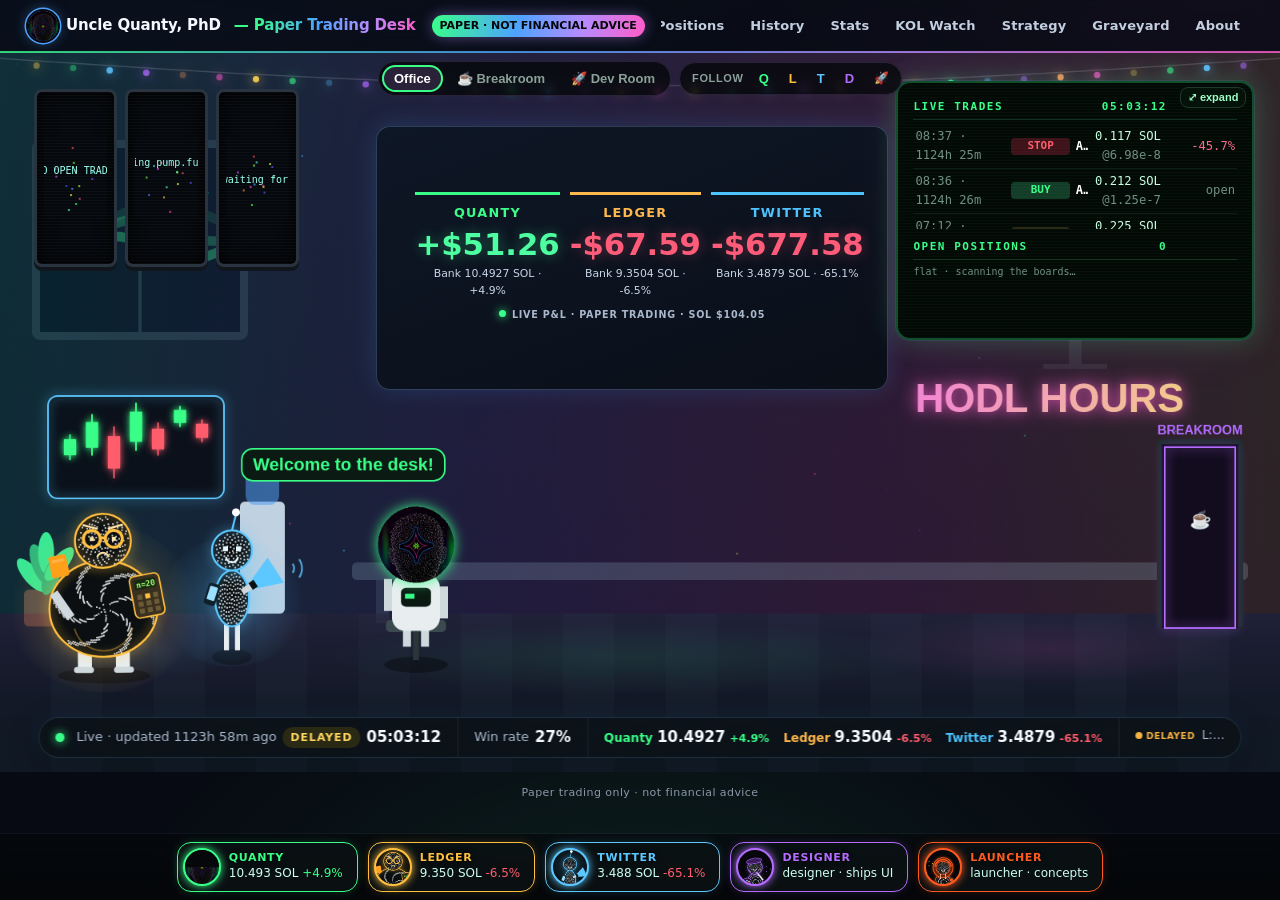
==== commit a8ae68fc: "Load Flip or Hold add-on" ====
--- a/index.html
+++ b/index.html
@@ -286,4 +286,5 @@
 <script src="js/trending.js" defer></script>
 <link rel="stylesheet" href="css/twins.css"><script src="js/twins.js" defer></script>
 <link rel="stylesheet" href="css/tradeclock.css"><script src="js/tradeclock.js" defer></script>
+<link rel="stylesheet" href="css/fliphold.css"><script src="js/fliphold.js" defer></script>
 </body></html>
--- a/css/fliphold.css
+++ b/css/fliphold.css
@@ -0,0 +1,39 @@
+/* fliphold.css : "Flip or Hold?" scatter card on Stats (paper trading). */
+#fliphold{margin-top:12px}
+.fh-top{display:flex;justify-content:space-between;align-items:flex-start;gap:12px;flex-wrap:wrap}
+.fh-sub{color:var(--mut);font-size:13px;margin:4px 0 10px;max-width:640px}
+.fh-tg{display:flex;gap:6px;flex-wrap:wrap}
+#fliphold .fh-tg button{display:inline-flex;align-items:center;gap:6px;background:transparent;color:#8aa098;border:1px solid var(--line);border-radius:99px;font:inherit;font-size:12px;font-weight:700;padding:0 12px;min-height:36px;cursor:pointer}
+#fliphold .fh-tg button i{width:10px;height:10px;border-radius:50%;border:2px solid var(--c);box-sizing:border-box}
+#fliphold .fh-tg button.on{color:#eef6f2;border-color:color-mix(in srgb,var(--c) 60%,transparent);background:color-mix(in srgb,var(--c) 12%,transparent)}
+#fliphold .fh-tg button.on i{background:var(--c)}
+#fliphold .fh-tg small{color:#8aa098;font-weight:600}
+.fh-plot{background:#0a0f11;border:1px solid var(--line);border-radius:12px;padding:6px 4px 0}
+.fh-svg{display:block;max-width:100%;height:auto;margin:0 auto}
+.fh-g{stroke:#1c272b;stroke-width:1;vector-effect:non-scaling-stroke}
+.fh-z{stroke:#5d6f69;stroke-width:1;stroke-dasharray:4 4;vector-effect:non-scaling-stroke}
+.fh-t{fill:#8aa098;font-size:11px;font-family:inherit}
+.fh-ax{fill:#6f857d;font-size:11px;font-family:inherit;letter-spacing:.06em}
+.fh-d{fill:color-mix(in srgb,var(--c) 75%,transparent);stroke:#0a0f11;stroke-width:1.5;cursor:pointer;outline:none;transition:r .12s}
+.fh-d.fh-o{fill:transparent;stroke:var(--c);stroke-width:2;stroke-dasharray:3 2}
+.fh-d:hover,.fh-d:focus-visible{r:8;stroke:#fff}
+.fh-d.fh-sel{stroke:#fff;stroke-width:2.5}
+.fh-dl{min-height:20px;font-size:13px;color:#dfe9e4;margin:8px 0 6px;font-variant-numeric:tabular-nums}
+.fh-dl a{color:#4dc3ff}
+.fh-hint{color:#8aa098}
+.fh-v{font-size:14px;font-weight:700;color:#eef6f2;margin:6px 0 10px}
+.fh-bs{display:flex;flex-direction:column;gap:6px}
+.fh-b{display:grid;grid-template-columns:82px minmax(80px,1fr) auto;gap:10px;align-items:center;font-size:12px;color:#a9b8cc;padding:4px 8px;border-radius:8px}
+.fh-b.fh-best{background:rgba(57,255,136,.07);box-shadow:inset 0 0 0 1px rgba(57,255,136,.25)}
+.fh-bl{font-weight:800;color:#dfe9e4}
+.fh-bt{position:relative;height:12px;background:#11181b;border-radius:6px;overflow:hidden}
+.fh-bm{position:absolute;left:50%;top:0;bottom:0;width:1px;background:#3b4a45}
+.fh-bf{position:absolute;top:2px;bottom:2px;border-radius:4px}
+.fh-bf.up{left:50%;background:#39ff88}.fh-bf.dn{right:50%;background:#ff5c6c}
+.fh-bv{font-variant-numeric:tabular-nums;white-space:nowrap}
+#fliphold .up{color:#4dffa0}#fliphold .dn{color:#ff6b8a}
+.fh-ft{font-size:11px;color:#8aa098;margin:10px 0 0}
+@media(max-width:600px){
+ .fh-b{grid-template-columns:70px minmax(50px,1fr);row-gap:2px}
+ .fh-bv{grid-column:1/-1;white-space:normal}
+}
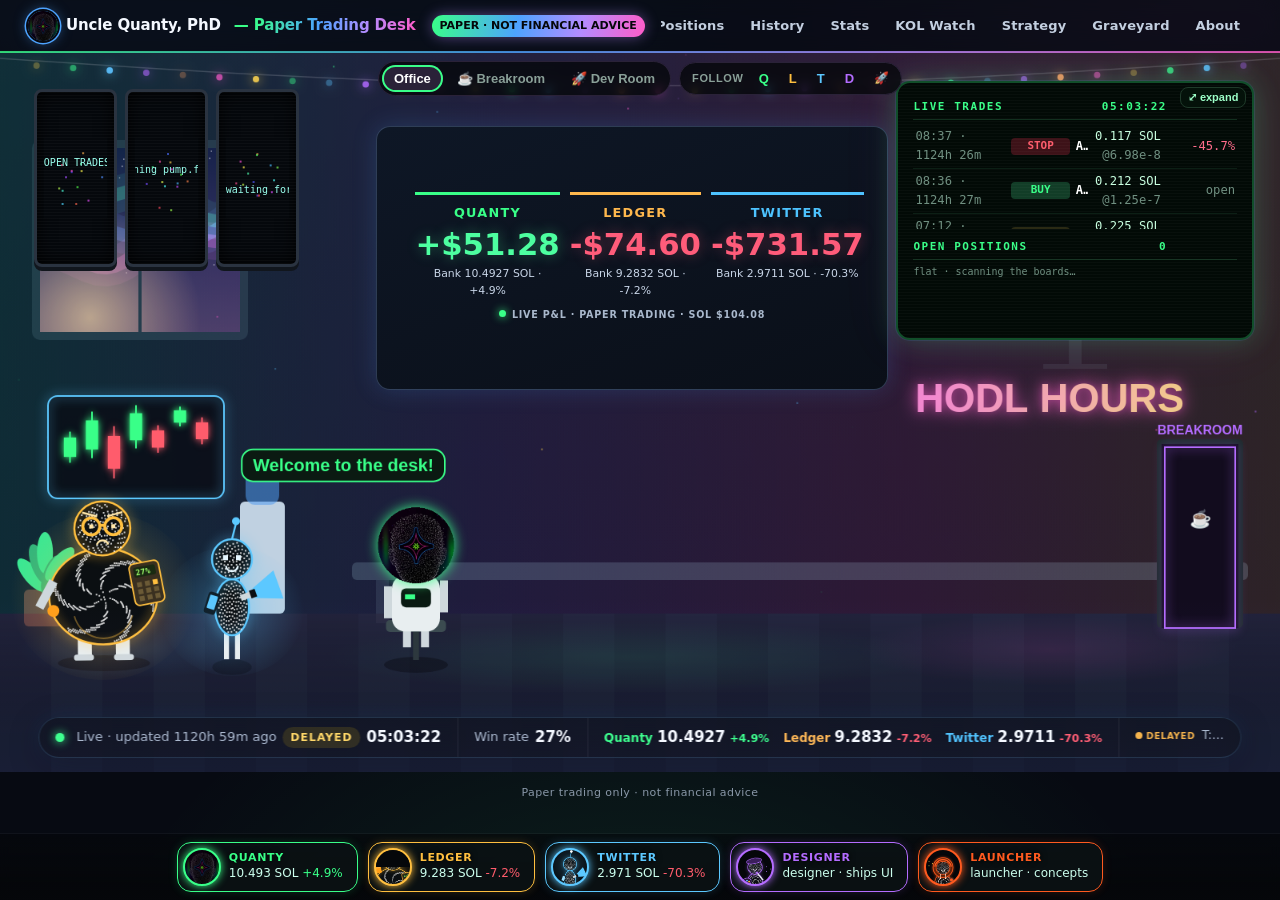
==== commit 3c62a870: "Desk Replay timelapse card on Stats (idea lab)" ====
--- a/index.html
+++ b/index.html
@@ -287,4 +287,5 @@
 <link rel="stylesheet" href="css/twins.css"><script src="js/twins.js" defer></script>
 <link rel="stylesheet" href="css/tradeclock.css"><script src="js/tradeclock.js" defer></script>
 <link rel="stylesheet" href="css/fliphold.css"><script src="js/fliphold.js" defer></script>
+<link rel="stylesheet" href="css/replay.css"><script src="js/replay.js" defer></script>
 </body></html>
--- a/css/breakroom.css
+++ b/css/breakroom.css
@@ -16,3 +16,15 @@
 @media(max-width:760px){.brk-nav{top:30%;gap:4px}.brk-tabs button{padding:6px 10px;font-size:12px}.brk-fol button{padding:5px 8px}
  .brlog{left:3%;right:3%;width:auto;bottom:3%}}
 @media(max-width:760px){.stage.in-brk .brk-nav{top:1.2%}}
+/* mobile breakroom: tabs stay on top, FOLLOW row drops to the bottom-right beside the chat bar so the aurora window is clear */
+@media(max-width:600px){
+ .stage.in-brk .brk-nav{left:0;right:0;top:1.2%;bottom:3%;transform:none;flex-direction:column;flex-wrap:nowrap;justify-content:space-between;align-items:center;pointer-events:none}
+ .stage.in-brk .brk-nav>*{pointer-events:auto}
+ .stage.in-brk .brk-fol{align-self:flex-end;margin-right:3%}
+ .stage.in-brk .brk-fol span{display:none}
+ .stage.in-brk .brk-fol button{min-width:40px;min-height:40px;padding:0 6px}
+ .stage.in-brk .brlog:not([open]){right:auto;width:44%}
+}
+@media(max-width:600px){.stage.in-brk .brlog summary{white-space:nowrap;overflow:hidden;text-overflow:ellipsis;padding:10px 10px}.stage.in-brk .brlog:not([open]){width:45%}.stage.in-brk .brk-fol button{min-width:38px;padding:0 4px}}
+@media(max-width:600px){.stage.in-brk .brlog:not([open]){width:41%}.stage.in-brk .brlog summary{font-size:12px;padding:10px 8px}.stage.in-brk .brk-fol{padding:1px}.stage.in-brk .brk-fol button{min-width:36px}}
+@media(max-width:600px){.stage.in-brk .brlog:not([open]){width:auto;right:3%}.stage.in-brk .brlog summary{font-size:13px;padding:10px 12px}.stage.in-brk .brk-fol{margin-bottom:50px}.stage.in-brk .brk-fol button{min-width:42px;min-height:42px}}
--- a/css/pages.css
+++ b/css/pages.css
@@ -62,3 +62,9 @@
  ul.rules li{padding:10px 0 10px 36px;font-size:15px}ul.rules li:before{top:11px;width:24px;height:24px;background-size:14px}
  #stats .bn-h,#stats #bn-sgl{font-size:13px;margin:18px 0 8px}
 }
+/* nav fit (<=600px): all tabs visible in two compact rows, no sideways scroll; room suffix hidden (room shows in the in-stage tabs) */
+@media(max-width:600px){
+ header nav{flex-wrap:wrap!important;justify-content:center;overflow:visible!important;gap:3px!important;padding:2px 2px 6px!important;-webkit-mask-image:none!important;mask-image:none!important}
+ header nav a{font-size:12px!important;padding:6px 7px!important;letter-spacing:0!important;min-height:34px;box-sizing:border-box;display:inline-flex;align-items:center}
+ header nav a .rm-sub{display:none}
+}
--- a/css/replay.css
+++ b/css/replay.css
@@ -0,0 +1,46 @@
+/* replay.css : "Desk Replay" timelapse card on Stats (paper trading). */
+#replay{margin-top:12px}
+.rp-top{display:flex;justify-content:space-between;align-items:flex-start;gap:12px;flex-wrap:wrap}
+.rp-sub{color:var(--mut);font-size:13px;margin:4px 0 10px;max-width:620px}
+.rp-ctl{display:flex;gap:6px;flex-wrap:wrap;align-items:center}
+#replay .rp-ctl button{background:transparent;color:#8aa098;border:1px solid var(--line);border-radius:99px;font:inherit;font-size:12px;font-weight:700;padding:0 12px;min-height:36px;cursor:pointer}
+#replay .rp-ctl .rp-play{color:#0a0f11;background:#39ff88;border-color:#39ff88;min-width:92px}
+#replay .rp-sp{display:flex;gap:4px}
+#replay .rp-sp button.on{color:#eef6f2;border-color:#5d6f69;background:rgba(255,255,255,.06)}
+.rp-plot{background:#0a0f11;border:1px solid var(--line);border-radius:12px;padding:6px 4px 0}
+.rp-svg{display:block;max-width:100%;height:auto;margin:0 auto}
+.rp-g{stroke:#1c272b;stroke-width:1}
+.rp-t{fill:#8aa098;font-size:11px;font-family:inherit}
+.rp-st{stroke:var(--c);stroke-opacity:.25;stroke-width:1;stroke-dasharray:3 5}
+.rp-gh{fill:none;stroke:var(--c);stroke-opacity:.14;stroke-width:2}
+.rp-ln{fill:none;stroke:var(--c);stroke-width:2.4;stroke-linejoin:round;filter:drop-shadow(0 0 3px color-mix(in srgb,var(--c) 55%,transparent))}
+.rp-re{stroke-dasharray:5 4}
+.rp-ph{stroke:#eef6f2;stroke-opacity:.55;stroke-width:1;stroke-dasharray:2 3}
+.rp-mk{cursor:pointer;opacity:.16;transition:opacity .2s}
+.rp-mk circle{fill:#0a0f11;stroke:var(--c);stroke-width:2}
+.rp-mk.rp-win circle{fill:#39ff88}.rp-mk.rp-loss circle{fill:#ff5c6c}
+.rp-mk.on{opacity:1}
+.rp-mk.pop circle{animation:rpPop .6s ease-out}
+@keyframes rpPop{0%{r:2}45%{r:11}100%{}}
+.rp-sl{width:100%;margin:10px 0 4px;accent-color:#39ff88;min-height:28px}
+.rp-bar{display:flex;justify-content:space-between;gap:10px;flex-wrap:wrap;font-size:13px;align-items:center}
+.rp-time{font-weight:800;color:#eef6f2;font-variant-numeric:tabular-nums}
+.rp-banks{display:flex;gap:12px;flex-wrap:wrap}
+.rp-bank{display:inline-flex;align-items:center;gap:5px;color:#c9d6d1;font-variant-numeric:tabular-nums}
+.rp-bank i{width:9px;height:9px;border-radius:50%;background:var(--c)}
+.rp-cap{margin:10px 0 6px;font-size:14px;min-height:20px}
+.rp-feed{display:flex;flex-direction:column;gap:5px}
+.rp-chip{border-left:3px solid var(--c);background:rgba(255,255,255,.03);border-radius:8px;padding:6px 10px;font-size:13px}
+.rp-chip.new{animation:rpIn .45s ease-out}
+@keyframes rpIn{from{transform:translateX(-10px);opacity:0;background:color-mix(in srgb,var(--c) 22%,transparent)}to{}}
+.rp-ct{color:#8aa098;font-variant-numeric:tabular-nums;margin-right:8px}
+.rp-hint{color:#8aa098;font-size:13px}
+.rp-ft{color:#6f857d;font-size:12px;margin:10px 0 0}
+#replay .up{color:#39ff88}#replay .dn{color:#ff5c6c}
+@media(max-width:600px){
+ .rp-ctl{width:100%}
+ #replay .rp-ctl button{flex:1 1 auto;padding:0 8px}
+ .rp-bar{flex-direction:column;align-items:flex-start;gap:4px}
+ .rp-banks{gap:8px 12px}
+}
+@media(prefers-reduced-motion:reduce){.rp-mk.pop circle,.rp-chip.new{animation:none}}
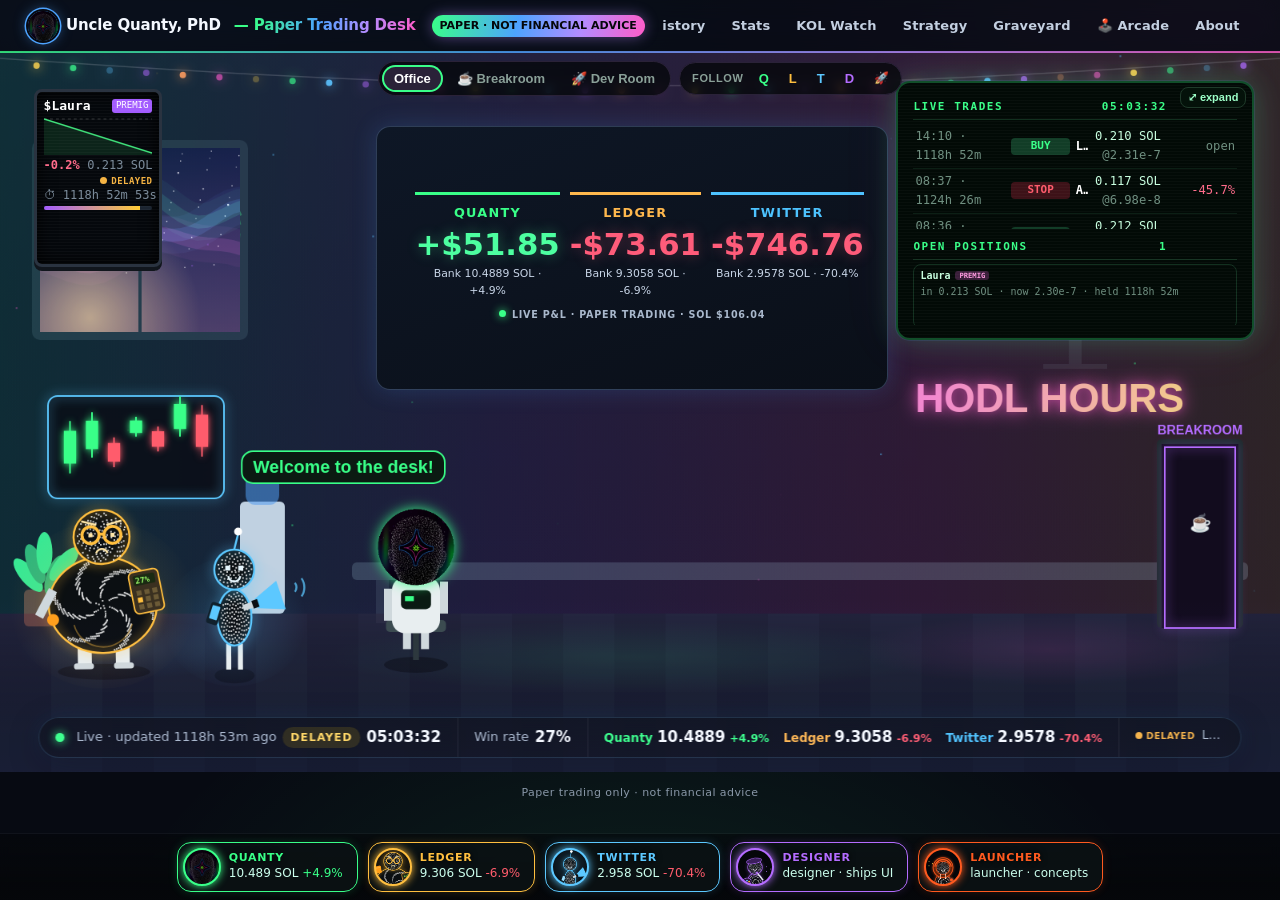
==== commit 56f5d569: "Arcade tab: 11 classic pocket games" ====
--- a/index.html
+++ b/index.html
@@ -50,7 +50,7 @@
 .mwslot{position:absolute;left:2%;top:5%;width:32%;height:44%;z-index:2;overflow:hidden}@media(max-width:760px){.stage .mwslot{left:3%;top:50.5%;width:94%;height:12.5%;overflow-x:auto}}
 </style></head><body>
 <header><div class="bar"><div class="brand"><img src="assets/robot_head.png" alt="">Uncle Quanty, PhD<span class="long">&nbsp;— <span>Paper Trading Desk</span></span></div><span class="paper">PAPER · NOT FINANCIAL ADVICE</span>
-<nav><a href="#office">Office</a><a href="#trending">🔥 Trending</a><a href="#positions">Positions</a><a href="#history">History</a><a href="#stats">Stats</a><a href="#kol">KOL Watch</a><a href="#rules">Strategy</a><a href="#graveyard">Graveyard</a><a href="#about">About</a></nav></div></header>
+<nav><a href="#office">Office</a><a href="#trending">🔥 Trending</a><a href="#positions">Positions</a><a href="#history">History</a><a href="#stats">Stats</a><a href="#kol">KOL Watch</a><a href="#rules">Strategy</a><a href="#graveyard">Graveyard</a><a href="#arcade">🕹️ Arcade</a><a href="#about">About</a></nav></div></header>
 <div id="minis"></div><div id="mbub"></div>
 <main>
 <section id="office"><div class="stage" id="stage"><canvas id="oc"></canvas>
@@ -63,7 +63,7 @@
 <section id="kol"><h2>KOL Watch</h2><p class="sub">Hunting for public traders worth following.</p><div class="card"><p><b>Bar to qualify:</b> <span id="kbar">70%+ win rate with an average hold time of at least 2 hours</span></p><p><b>Status:</b> <span id="kst">no trader has cleared the bar yet, so the desk trades on its own signals and does not copy anyone.</span></p><div class="grid" id="kg" style="margin:14px 0"></div><p class="k" id="kup">Checked regularly · nothing here is a recommendation</p></div></section>
 <section id="rules"><h2>Strategy</h2><p class="sub">The rules the desk follows on every trade.</p><div class="card"><ul class="rules" id="rl"></ul></div></section>
 <section id="trending"><h2>🔥 Trending</h2><p class="sub">Live mirror of the pump.fun app Trending list. Tap a coin for its DexScreener chart. Not advice: we only paper trade.</p></section><section id="graveyard"><h2>Bag Graveyard</h2><p class="sub">Every losing paper trade gets a headstone. Pretend money, real lessons. Tap a stone for its chart.</p><div class="gy-top"><div class="card gy-sumc"><div class="k">Groundskeeper's log</div><p id="gy-sum" style="margin:6px 0 0">Digging…</p></div><div class="card" id="gy-trophy"></div></div><div class="gy-yard"><div id="gy-plots"></div></div></section>
-<section id="about"><h2>About</h2><div class="card"><p>Uncle Quanty is an automated bot running a <b>paper</b> memecoin desk. It scans trending coins, runs safety checks to skip likely rugs, and simulates buys and sells with a fake 1 SOL bank.</p><p>No real money is traded. Nothing here is financial advice or a suggestion to buy or sell anything. Data refreshes automatically, usually within a few minutes.</p></div></section>
+<section id="arcade"></section><section id="about"><h2>About</h2><div class="card"><p>Uncle Quanty is an automated bot running a <b>paper</b> memecoin desk. It scans trending coins, runs safety checks to skip likely rugs, and simulates buys and sells with a fake 1 SOL bank.</p><p>No real money is traded. Nothing here is financial advice or a suggestion to buy or sell anything. Data refreshes automatically, usually within a few minutes.</p></div></section>
 </main><footer>Paper trading only · not financial advice</footer>
 <script>
 const $=i=>document.getElementById(i),E=s=>String(s??'').replace(/[&<>]/g,c=>({'&':'&amp;','<':'&lt;','>':'&gt;'}[c]));
@@ -287,5 +287,6 @@
 <link rel="stylesheet" href="css/twins.css"><script src="js/twins.js" defer></script>
 <link rel="stylesheet" href="css/tradeclock.css"><script src="js/tradeclock.js" defer></script>
 <link rel="stylesheet" href="css/fliphold.css"><script src="js/fliphold.js" defer></script>
+<link rel="stylesheet" href="css/springboard.css"><script src="js/springboard.js" defer></script>
 <link rel="stylesheet" href="css/replay.css"><script src="js/replay.js" defer></script>
 </body></html>
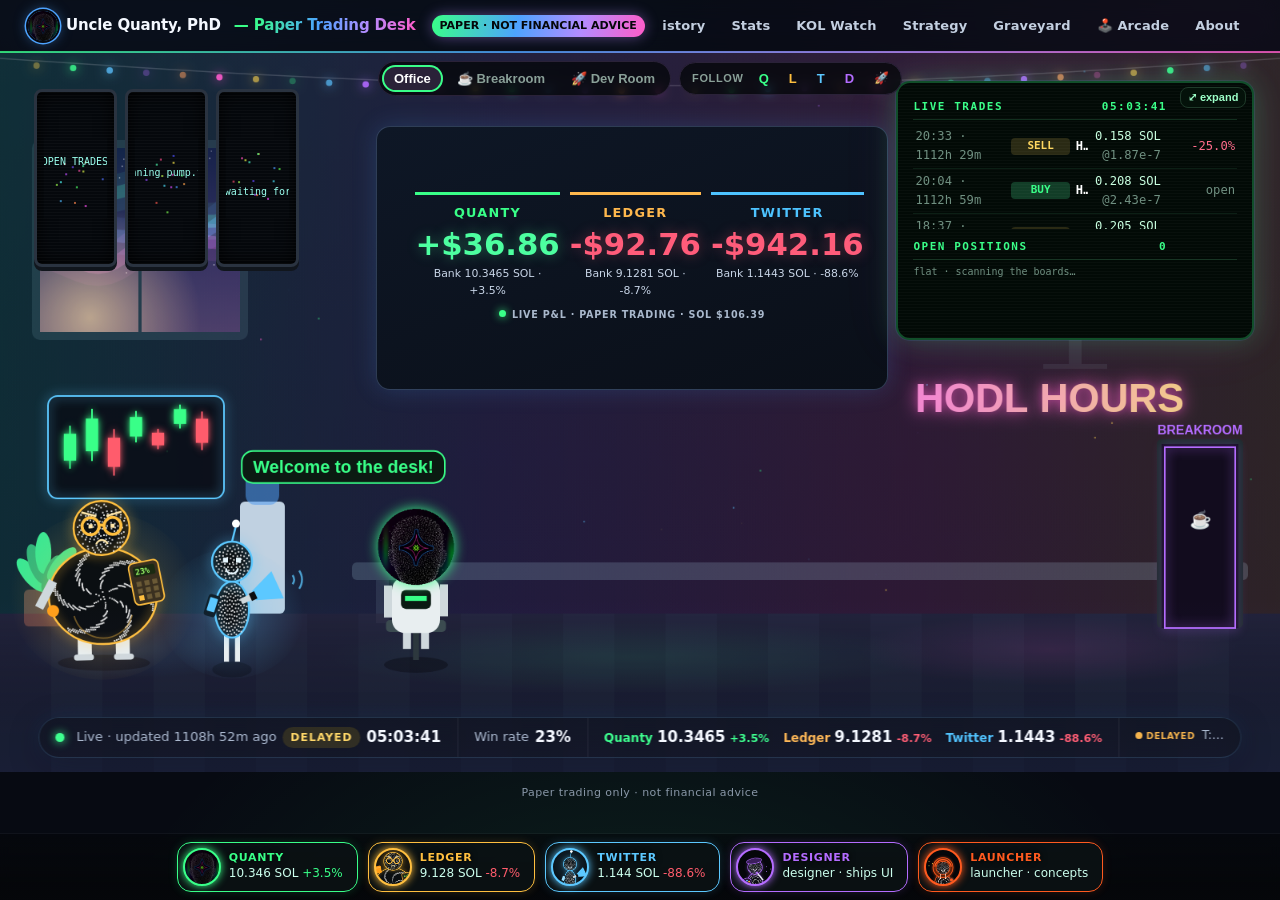
==== commit 44b40c96: "Photo finish stamps on the Bag Graveyard" ====
--- a/index.html
+++ b/index.html
@@ -283,6 +283,7 @@
 <link rel="stylesheet" href="css/vsclean.css"><script src="js/vsclean.js" defer></script>
 <link rel="stylesheet" href="css/pages.css"><script src="js/pages.js" defer></script>
 <link rel="stylesheet" href="css/graveyard.css"><script src="js/graveyard.js" defer></script>
+<link rel="stylesheet" href="css/photofinish.css"><script src="js/photofinish.js" defer></script>
 <script src="js/trending.js" defer></script>
 <link rel="stylesheet" href="css/twins.css"><script src="js/twins.js" defer></script>
 <link rel="stylesheet" href="css/tradeclock.css"><script src="js/tradeclock.js" defer></script>
--- a/css/photofinish.css
+++ b/css/photofinish.css
@@ -0,0 +1,18 @@
+/* photofinish.css : Photo finish stamps + booth card on the Bag Graveyard page */
+.pf-booth{flex:0 1 320px;border-color:#3d4a5a;background:linear-gradient(180deg,#121722,#0d1214)}
+.pf-lead{margin:6px 0 8px;font-size:13px}
+.pf-cnts{display:flex;gap:6px;flex-wrap:wrap}
+.pf-cnt{font-size:12px;padding:3px 8px;border-radius:999px;border:1px solid var(--who);color:var(--who);background:#0006}
+.pf-cnt b{color:var(--ink)}
+.pf-list{margin-top:8px;display:flex;flex-direction:column;gap:4px}
+.pf-row{display:flex;gap:8px;align-items:center;font-size:12px;text-decoration:none;color:var(--ink);padding:3px 6px;border-radius:6px;border-left:3px solid var(--who);background:#ffffff08}
+a.pf-row:hover,a.pf-row:focus-visible{background:#ffffff14}
+.pf-sym{font-weight:800}.pf-w{margin-left:auto;color:var(--who);font-weight:700}
+.pf-row .up{color:var(--g)}.pf-row .dn{color:var(--r)}
+.gy-stone.pf-hit{position:relative;box-shadow:inset 0 2px 0 #7b868a,0 6px 14px #0008,0 0 0 2px #f4f1e0aa}
+.pf-stamp{position:absolute;top:20px;left:50%;transform:translate(-50%,-50%) rotate(-14deg);z-index:2;white-space:nowrap;
+ font:900 11px/1 ui-monospace,monospace;letter-spacing:.08em;color:#ffdf6b;padding:4px 7px;border:2px solid #ffdf6b;border-radius:4px;
+ background:#1a1406cc;box-shadow:0 0 10px #ffdf6b55;pointer-events:none;animation:pfFlash 3.2s ease-in-out infinite}
+@keyframes pfFlash{0%,86%,100%{filter:none}90%{filter:brightness(2.2) drop-shadow(0 0 8px #fff)}}
+@media (max-width:560px){.pf-booth{flex:1 1 100%}.pf-stamp{font-size:10px;padding:3px 5px}}
+@media (prefers-reduced-motion:reduce){.pf-stamp{animation:none}}
--- a/css/springboard.css
+++ b/css/springboard.css
@@ -0,0 +1,70 @@
+/* springboard.css : 2008-style handheld home screen for the Arcade tab */
+#arcade .sb-wrap{display:flex;flex-direction:column;align-items:center;gap:10px}
+.sb-phone{width:min(380px,100%);background:linear-gradient(145deg,#3a3d42,#0d0e10 40%,#1c1d20);border-radius:54px;padding:64px 16px 86px;position:relative;box-shadow:0 0 0 3px #9aa0a8,0 0 0 5px #3b3f45,0 18px 50px rgba(0,0,0,.6)}
+.sb-phone:before{content:"";position:absolute;top:30px;left:50%;width:56px;height:7px;margin-left:-28px;background:#222;border-radius:4px;box-shadow:inset 0 1px 2px #000}
+#arcade .sb-home{position:absolute;bottom:16px;left:50%;width:56px;height:56px;margin-left:-28px;border-radius:50%;background:radial-gradient(circle at 50% 35%,#2a2c30,#08090a);box-shadow:inset 0 1px 3px #000,0 1px 0 #555;border:0;cursor:pointer}
+.sb-home:after{content:"";position:absolute;left:19px;top:19px;width:16px;height:16px;border:2px solid #777;border-radius:4px}
+.sb-screen{position:relative;width:100%;aspect-ratio:2/3;overflow:hidden;background:#000;border-radius:2px;font-family:Helvetica,Arial,sans-serif;user-select:none;-webkit-user-select:none;touch-action:none}
+@media(max-width:760px){.sb-phone{width:100%;max-width:440px;border-radius:30px;padding:12px 8px 66px}.sb-phone:before{display:none}#arcade .sb-home{width:46px;height:46px;margin-left:-23px;bottom:10px}.sb-home:after{left:14px;top:14px}}
+.sb-status{position:absolute;top:0;left:0;right:0;height:4.2%;display:flex;justify-content:space-between;align-items:center;padding:0 6px;font-size:11px;font-weight:700;color:#fff;background:linear-gradient(#333a,#000a);z-index:5}
+.sb-status .bat{display:inline-block;width:20px;height:9px;border:1px solid #fff;border-radius:2px;margin-left:4px;vertical-align:middle;background:linear-gradient(90deg,#fff 80%,transparent 80%)}
+.sb-lock,.sb-board,.sb-app{position:absolute;inset:0}
+.sb-board{background:radial-gradient(ellipse at 30% 20%,#2c5f8a,#0b1b33 60%,#050a14);padding:9% 4% 0}
+.sb-grid{display:grid;grid-template-columns:repeat(4,1fr);row-gap:5%;column-gap:2%}
+#arcade .sb-ic{display:flex;flex-direction:column;align-items:center;cursor:pointer;background:none;border:0;padding:0;color:#fff;font:700 11px Helvetica,Arial,sans-serif;text-shadow:0 1px 2px #000;position:relative}
+.sb-ic .g{width:72%;aspect-ratio:1;border-radius:22%;display:flex;align-items:center;justify-content:center;font-size:clamp(22px,7.5vw,34px);position:relative;overflow:hidden;box-shadow:0 2px 4px rgba(0,0,0,.6);margin-bottom:4px}
+.sb-ic .g:after{content:"";position:absolute;left:-10%;right:-10%;top:-40%;height:88%;border-radius:0 0 50% 50%;background:linear-gradient(rgba(255,255,255,.75),rgba(255,255,255,.12))}
+.sb-ic:active .g{filter:brightness(.6)}
+.sb-ic .bd{position:absolute;top:-6px;right:2px;min-width:20px;height:20px;padding:0 5px;border-radius:10px;background:linear-gradient(#ff6b6b,#d00);border:2px solid #fff;font-size:11px;line-height:16px;box-shadow:0 1px 3px #000;z-index:2}
+.sb-dock{position:absolute;left:0;right:0;bottom:0;height:19%;padding:3% 4% 0;background:linear-gradient(rgba(255,255,255,.35),rgba(255,255,255,.12) 50%,rgba(0,0,0,.35) 50%,rgba(0,0,0,.5));border-top:1px solid rgba(255,255,255,.5);display:grid;grid-template-columns:repeat(4,1fr)}
+.sb-dots{position:absolute;bottom:20.5%;left:0;right:0;text-align:center;color:#fff;font-size:9px;letter-spacing:4px;opacity:.8}
+.sb-lock{background:radial-gradient(ellipse at 50% 60%,#2c5f8a,#081426);z-index:4;transition:transform .35s ease-in,opacity .35s}
+.sb-lock.gone{transform:translateY(-100%);opacity:0;pointer-events:none}
+.sb-lock .top,.sb-lock .bot{position:absolute;left:0;right:0;background:linear-gradient(rgba(60,60,60,.7),rgba(0,0,0,.85));color:#fff;text-align:center}
+.sb-lock .top{top:4.2%;height:20%;display:flex;flex-direction:column;justify-content:center;border-bottom:1px solid #666}
+.sb-lock .tm{font-size:clamp(34px,13vw,58px);font-weight:300;line-height:1}.sb-lock .dt{font-size:13px;margin-top:4px}
+.sb-lock .art{position:absolute;top:30%;left:0;right:0;text-align:center;font-size:72px;filter:drop-shadow(0 4px 8px #000)}
+.sb-lock .bot{bottom:0;height:20%;display:flex;align-items:center;justify-content:center;border-top:1px solid #666}
+.sb-track{position:relative;width:84%;height:52%;border-radius:12px;background:linear-gradient(#111,#2a2a2a);box-shadow:inset 0 1px 4px #000,0 1px 0 #555;display:flex;align-items:center;overflow:hidden}
+.sb-track .lbl{flex:1;text-align:center;font-size:clamp(14px,5vw,20px);color:transparent;background:linear-gradient(90deg,#555 0%,#555 40%,#fff 50%,#555 60%,#555 100%);background-size:300% 100%;-webkit-background-clip:text;background-clip:text;padding-left:18%}
+.sb-knob{position:absolute;left:3px;top:3px;bottom:3px;aspect-ratio:1.5;border-radius:9px;background:linear-gradient(#fdfdfd,#c4c4c4 50%,#b0b0b0 50%,#e0e0e0);display:flex;align-items:center;justify-content:center;font-size:20px;color:#666;cursor:grab;touch-action:none}
+.sb-app{background:#000;display:none;flex-direction:column;z-index:6}.sb-app.on{display:flex}
+.sb-nav{flex:0 0 6.667%;display:flex;align-items:center;justify-content:space-between;padding:0 5px;background:linear-gradient(#b4c1d2,#8a9fbb 50%,#7f95b3 50%,#6d84a2);border-bottom:1px solid #2d3642;color:#fff;font:700 14px Helvetica,Arial,sans-serif;text-shadow:0 -1px 0 #4a5a70}
+#arcade .sb-nav button{font:700 11px Helvetica,Arial,sans-serif;color:#fff;text-shadow:0 -1px 0 #33435a;background:linear-gradient(#90a4c0,#5a7398 50%,#4d6890 50%,#5b769c);border:1px solid #3a4c66;border-radius:5px;padding:3px 8px;cursor:pointer}
+.sb-cv{flex:1;width:100%;height:100%;display:block;min-height:0;touch-action:none}
+.sb-ov{position:absolute;left:8%;right:8%;top:30%;background:linear-gradient(rgba(40,50,70,.94),rgba(10,15,25,.94));border:2px solid #fff;border-radius:14px;color:#fff;text-align:center;padding:14px 10px;box-shadow:0 6px 20px #000;font-family:Helvetica,Arial,sans-serif;cursor:pointer}
+.sb-ov h3{margin:0 0 6px;font-size:20px}.sb-ov p{margin:4px 0;font-size:13px;color:#cfe}.sb-ov .go{display:inline-block;margin-top:8px;padding:6px 16px;border-radius:16px;background:linear-gradient(#7fd36b,#2f9a1c);font-weight:700;border:1px solid #1d6b10}
+.sb-note{color:var(--mut,#8aa);font-size:13px;text-align:center;max-width:520px}
+
+#arcade{scroll-margin-top:140px}#arcade .sb-ic{box-shadow:none;border-radius:0;transform:none;-webkit-appearance:none;appearance:none;-webkit-tap-highlight-color:transparent}#arcade .sb-ic:hover{background:none;box-shadow:none}
+#arcade .sb-home:hover{box-shadow:inset 0 1px 3px #000,0 1px 0 #555}#arcade .sb-nav button:hover{box-shadow:none}
+.sb-pages{display:flex;overflow-x:auto;scroll-snap-type:x mandatory;scrollbar-width:none;touch-action:pan-x;position:absolute;left:0;right:0;top:0;bottom:19%}.sb-pages::-webkit-scrollbar{display:none}
+.sb-page{flex:0 0 100%;scroll-snap-align:start;padding:9% 4% 0;box-sizing:border-box}
+.sb-board{padding:0}.sb-dots span{cursor:pointer;padding:0 2px}
+.sb-set{position:absolute;inset:6.667% 0 0;background:#c5ccd4 repeating-linear-gradient(90deg,transparent 0 5px,rgba(255,255,255,.25) 5px 7px);overflow:auto;padding:12px;font:14px Helvetica,Arial,sans-serif;color:#000;display:none}
+.sb-set .grp{background:#fff;border:1px solid #a9b0b8;border-radius:9px;margin-bottom:14px;overflow:hidden}.sb-set .row{display:flex;justify-content:space-between;align-items:center;padding:9px 11px;border-top:1px solid #d9dde1}.sb-set .row:first-child{border-top:0}
+.sb-set h4{margin:6px 6px 6px;color:#4c566c;font-size:13px;text-shadow:0 1px 0 #fff}
+#arcade .sb-set button{background:linear-gradient(#ff7b7b,#d11);color:#fff;border:1px solid #900;border-radius:6px;font:700 13px Helvetica;padding:6px 12px;box-shadow:none}
+#arcade .sb-set .tog{width:76px;height:26px;border-radius:13px;border:1px solid #888;background:linear-gradient(#2f7de1,#5aa0f0);color:#fff;font-weight:700;padding:0;text-align:center}
+#arcade .sb-set .tog.off{background:linear-gradient(#ddd,#fff);color:#666}
+/* Game Center (local leaderboards + achievements) */
+.sb-set.gc{background:#1f5a2c radial-gradient(ellipse at 50% 0,#3f8f4c,#174a22 70%);color:#fff}
+.sb-set.gc .grp{background:rgba(255,255,255,.95);border-color:#0e3316;color:#111}
+.gc-me{display:flex;align-items:center;gap:8px;background:linear-gradient(#7a4f2a,#4c2e15);border:1px solid #2c1a0a;border-radius:10px;padding:8px;margin-bottom:10px;box-shadow:inset 0 1px 0 rgba(255,255,255,.25),0 2px 6px rgba(0,0,0,.4)}
+.gc-av{width:40px;height:40px;border-radius:50%;background:radial-gradient(circle at 40% 35%,#ffe9a8,#d79a2b);display:flex;align-items:center;justify-content:center;font-size:24px;border:2px solid #fff;flex:0 0 auto}
+.gc-who{flex:1;min-width:0}.gc-who small,.gc-pts small{display:block;font-size:10px;color:#f3dfc4}
+#arcade .gc-nick{width:100%;box-sizing:border-box;background:transparent;border:0;border-bottom:1px dashed rgba(255,255,255,.4);color:#fff;font:700 15px Helvetica,Arial,sans-serif;padding:1px 0;outline:none}
+.gc-pts{text-align:right}.gc-pts b{font-size:20px;color:#ffe27a;text-shadow:0 1px 2px #000}
+.gc-seg{display:flex;margin:0 0 10px;border:1px solid #0e3316;border-radius:7px;overflow:hidden}
+#arcade .sb-set .gc-seg button{flex:1;border:0;border-radius:0;padding:6px 2px;font:700 11px Helvetica,Arial,sans-serif;background:linear-gradient(#e9efe9,#b9c7ba);color:#24452b}
+#arcade .sb-set .gc-seg button+button{border-left:1px solid #0e3316}
+#arcade .sb-set .gc-seg button.on{background:linear-gradient(#5fb36a,#2b7a36);color:#fff;text-shadow:0 -1px 0 #144}
+.gc-g{cursor:pointer}.gc-r{display:flex;align-items:baseline;gap:6px}.gc-r small{color:#6b7480;font-size:10px}.gc-r em{color:#9aa;font-style:normal;font-size:11px}
+.gc-top{background:#eef4ee;border-top:1px solid #d9dde1;padding:4px 11px 6px}.gc-top div{display:grid;grid-template-columns:1fr auto 54px;gap:6px;font-size:12px;padding:3px 0}.gc-top small{color:#6b7480;text-align:right;font-size:10px}
+.gc-a .ai{font-size:20px;width:28px}.gc-a .ad{flex:1;display:flex;flex-direction:column;padding:0 6px}.gc-a .ad small{color:#6b7480;font-size:10px}.gc-a .ap{color:#2b7a36}
+.gc-a.lk{opacity:.5}.gc-a.lk .ap{color:#888}
+.gc-nb{font-style:normal;font-size:9px;background:#ffd23f;color:#5a3d00;border-radius:4px;padding:1px 4px;margin-left:4px}
+.gc-empty,.gc-foot{text-align:center;font-size:12px;color:#d6ead8;margin:12px 4px}
+.gc-toast{position:absolute;left:5%;right:5%;top:5%;z-index:9;display:flex;align-items:center;gap:8px;padding:8px 10px;border-radius:10px;background:linear-gradient(rgba(70,70,70,.95),rgba(20,20,20,.95));border:1px solid rgba(255,255,255,.35);color:#fff;font:12px Helvetica,Arial,sans-serif;box-shadow:0 4px 14px #000;transform:translateY(-140%);transition:transform .35s ease;pointer-events:none}
+.gc-toast.in{transform:translateY(0)}.gc-toast .ti{font-size:22px}.gc-toast b{display:block;font-size:12px}.gc-toast i{font-style:normal;color:#cfe;font-size:11px}
+.gc-x{font-style:normal;font-size:10px;color:#6b7480;margin-left:5px;white-space:nowrap}
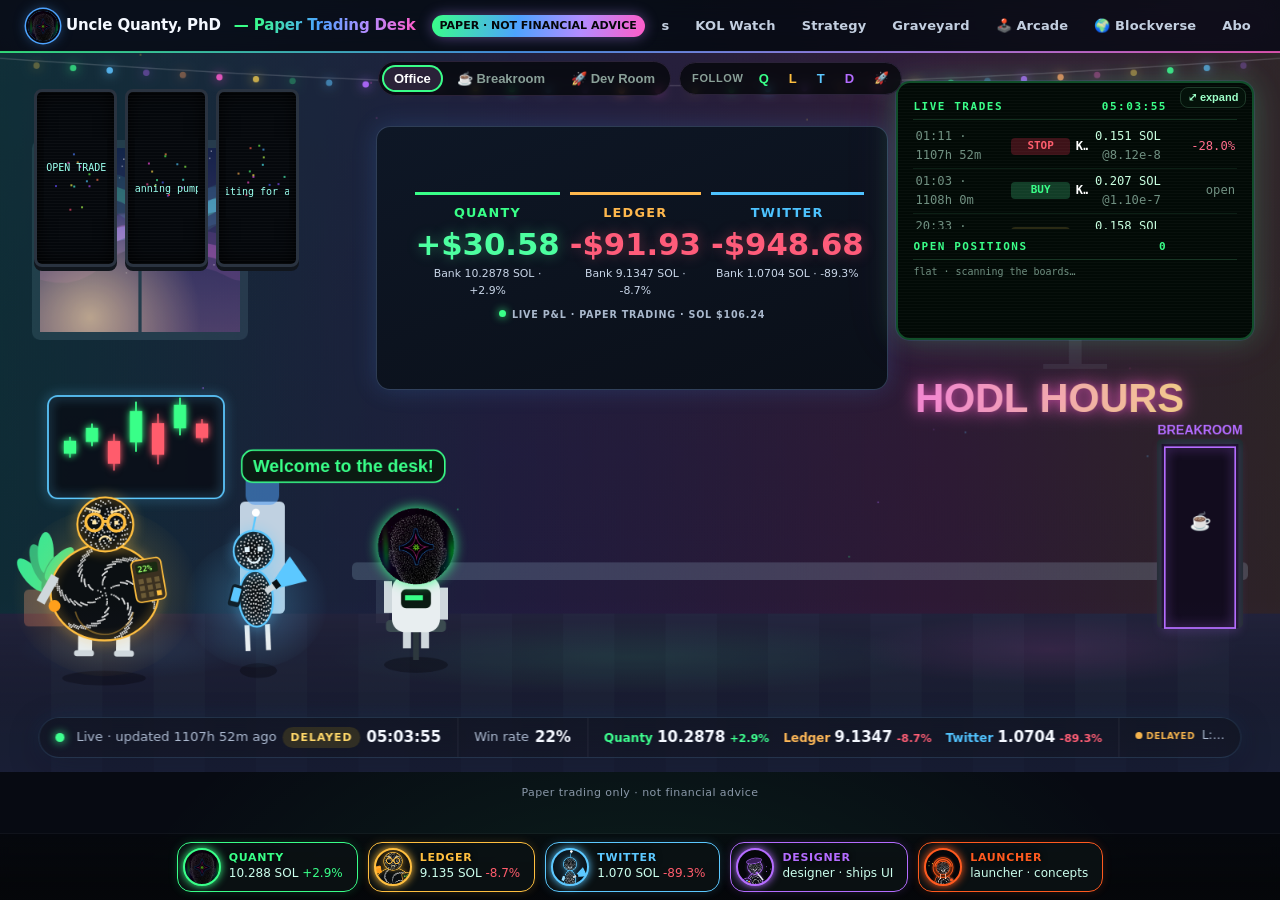
==== commit 27a24018: "Blockverse world" ====
--- a/index.html
+++ b/index.html
@@ -50,7 +50,7 @@
 .mwslot{position:absolute;left:2%;top:5%;width:32%;height:44%;z-index:2;overflow:hidden}@media(max-width:760px){.stage .mwslot{left:3%;top:50.5%;width:94%;height:12.5%;overflow-x:auto}}
 </style></head><body>
 <header><div class="bar"><div class="brand"><img src="assets/robot_head.png" alt="">Uncle Quanty, PhD<span class="long">&nbsp;— <span>Paper Trading Desk</span></span></div><span class="paper">PAPER · NOT FINANCIAL ADVICE</span>
-<nav><a href="#office">Office</a><a href="#trending">🔥 Trending</a><a href="#positions">Positions</a><a href="#history">History</a><a href="#stats">Stats</a><a href="#kol">KOL Watch</a><a href="#rules">Strategy</a><a href="#graveyard">Graveyard</a><a href="#arcade">🕹️ Arcade</a><a href="#about">About</a></nav></div></header>
+<nav><a href="#office">Office</a><a href="#trending">🔥 Trending</a><a href="#positions">Positions</a><a href="#history">History</a><a href="#stats">Stats</a><a href="#kol">KOL Watch</a><a href="#rules">Strategy</a><a href="#graveyard">Graveyard</a><a href="#arcade">🕹️ Arcade</a><a href="world/" target="_blank" rel="noopener">🌍 Blockverse</a><a href="#about">About</a></nav></div></header>
 <div id="minis"></div><div id="mbub"></div>
 <main>
 <section id="office"><div class="stage" id="stage"><canvas id="oc"></canvas>
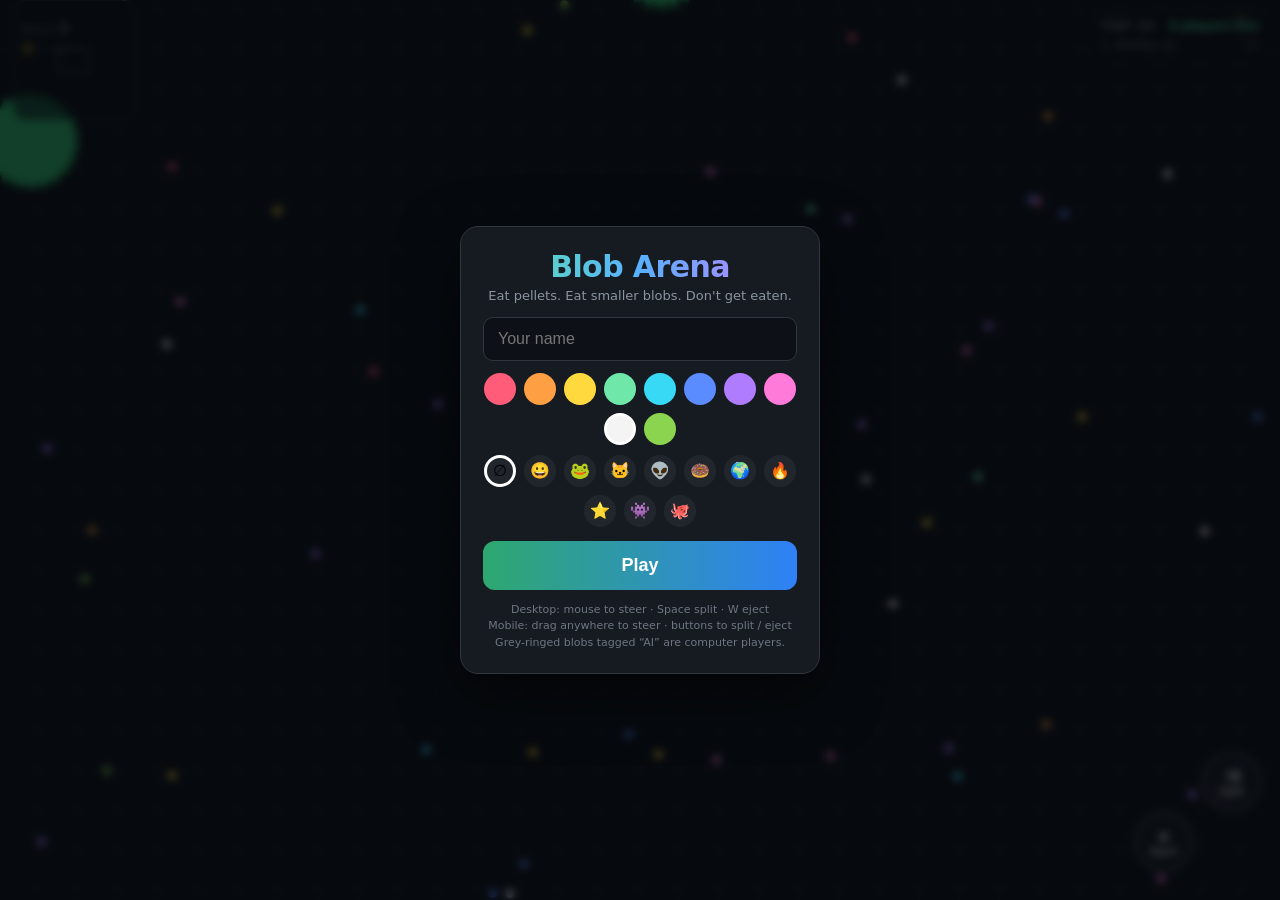
==== commit ff928170: "Blob Arena game at root; previous site archived to /archive/" ====
--- a/index.html
+++ b/index.html
@@ -1,293 +1,222 @@
-<!doctype html><html lang="en"><head><meta charset="utf-8"><meta name="viewport" content="width=device-width,initial-scale=1">
-<title>Uncle Quanty, PhD — Paper Trading Desk</title><link rel="icon" href="assets/robot_head.png">
+<!doctype html><html lang="en"><head><meta charset="utf-8">
+<meta name="viewport" content="width=device-width,initial-scale=1,maximum-scale=1,user-scalable=no,viewport-fit=cover">
+<title>Blob Arena: multiplayer cell game</title>
+<meta name="theme-color" content="#0d1117">
+<link rel="icon" href="data:image/svg+xml,%3Csvg xmlns=%27http://www.w3.org/2000/svg%27 viewBox=%270 0 10 10%27%3E%3Ccircle cx=%275%27 cy=%275%27 r=%275%27 fill=%27%2358e6a9%27/%3E%3C/svg%3E">
 <style>
-:root{--bg:#05070a;--panel:#0d1214;--line:#1b2629;--ink:#eef6f2;--mut:#8aa098;--g:#39ff88;--r:#ff5c6c;--b:#4da3ff;--p:#ff5cc8}
-*{box-sizing:border-box}html,body{margin:0;background:var(--bg);color:var(--ink);font:17px/1.55 Inter,"Segoe UI",system-ui,sans-serif}
-header{position:sticky;top:0;z-index:9;background:rgba(5,7,10,.94);backdrop-filter:blur(8px);border-bottom:1px solid var(--line)}
-.bar{display:flex;align-items:center;gap:12px;padding:8px 18px;height:52px}
-.brand{display:flex;align-items:center;gap:8px;font-weight:800;font-size:16px;white-space:nowrap}.brand img{width:30px;height:30px;border-radius:50%;border:1px solid var(--g)}.brand span{color:var(--g)}
-.paper{font-size:11px;font-weight:800;color:#000;background:var(--g);border-radius:99px;padding:2px 8px;white-space:nowrap}
-nav{display:flex;gap:2px;margin-left:auto;overflow-x:auto;scrollbar-width:none}nav::-webkit-scrollbar{display:none}
-nav a{color:var(--mut);text-decoration:none;padding:5px 11px;border-radius:99px;font-size:14px;font-weight:600;white-space:nowrap}nav a:hover{color:var(--ink)}nav a.on{background:#16261d;color:var(--g)}
-@media(max-width:760px){.bar{flex-wrap:wrap;height:auto;padding:6px 10px;gap:6px}.brand{font-size:14px}.brand img{width:24px;height:24px}.brand .long{display:none}nav{order:3;width:100%;margin:0}nav a{font-size:13px;padding:4px 9px}}
-section{display:none}section.on{display:block}main>section:not(#office){max-width:1100px;margin:0 auto;padding:24px 18px 50px}
-h2{font-size:28px;margin:0 0 4px}p.sub{color:var(--mut);margin:0 0 18px}
-.grid{display:grid;grid-template-columns:repeat(auto-fit,minmax(200px,1fr));gap:12px}.card{background:var(--panel);border:1px solid var(--line);border-radius:16px;padding:18px}
-.k{color:var(--mut);font-size:13px;text-transform:uppercase;letter-spacing:.08em}.v{font-size:30px;font-weight:800}.up{color:var(--g)}.dn{color:var(--r)}
-/* office */
-#office{padding:0}.stage{position:relative;width:100%;aspect-ratio:16/9;max-height:calc(100vh - 110px);margin:0 auto;background:#0a0f12;overflow:hidden}
-@media(max-width:760px){.stage{aspect-ratio:3/5;max-height:none}}
-canvas#oc{position:absolute;inset:0;width:100%;height:100%;display:block;touch-action:none;cursor:grab}
-.screen{position:absolute;left:36%;top:7%;width:60%;height:55%;background:#020a06;border-radius:10px;padding:1.1% 1.4%;display:grid;grid-template-columns:1.25fr 1fr;gap:1.2%;font-family:ui-monospace,Menlo,Consolas,monospace;color:#c8ffe0;overflow:hidden;box-shadow:inset 0 0 40px rgba(57,255,136,.08)}
-.screen:after{content:"";position:absolute;inset:0;pointer-events:none;background:repeating-linear-gradient(0deg,rgba(255,255,255,.025) 0 1px,transparent 1px 3px)}
-@media(max-width:760px){.stage .screen{left:4%;top:3%;width:92%;height:46%;grid-template-columns:1fr;grid-template-rows:1fr 1fr}}
-.pane{display:flex;flex-direction:column;min-height:0}.ph{font-size:clamp(9px,1vw,14px);color:var(--g);font-weight:800;letter-spacing:.12em;border-bottom:1px solid #12301f;padding-bottom:4px;margin-bottom:4px;display:flex;justify-content:space-between}
-.feed{overflow:hidden;flex:1}.tr{display:grid;grid-template-columns:7.4em 4.8em 1fr 5.5em 5.6em;gap:.5em;font-size:clamp(9px,.95vw,14px);padding:3px 2px;border-bottom:1px solid #0c1f15;align-items:center}
-
-.tag{font-weight:800;border-radius:4px;padding:0 4px;text-align:center;font-size:.9em}.BUY{background:#123d27;color:var(--g)}.TP{background:#10324a;color:var(--b)}.STOP,.TRAIL{background:#3d1218;color:var(--r)}.TIME,.SELL{background:#2a2a14;color:#ffd75f}
-.sym{font-weight:800;color:#fff;overflow:hidden;text-overflow:ellipsis;white-space:nowrap}.mt{color:#6f8f80}.r{text-align:right}
-a.tr,a.pos{color:inherit;text-decoration:none;cursor:pointer;display:grid}a.pos{display:block}a.tr:hover,a.pos:hover{background:rgba(57,255,136,.12);outline:1px solid rgba(57,255,136,.5);border-radius:6px}
-.sg{font-size:.72em;font-weight:800;padding:0 4px;border-radius:3px;margin-left:5px;vertical-align:1px}.sg.main{background:#16301f;color:#9fe8bd}.sg.premig{background:#3a1f3a;color:#ff9be0}
-.pos{border:1px solid #12301f;border-radius:8px;padding:5px 7px;margin-bottom:6px;font-size:clamp(9px,1vw,14px)}.pos .top{display:flex;justify-content:space-between;font-weight:800}.pos svg{width:100%;height:clamp(22px,4.2vw,64px);display:block}
-.ticker{position:absolute;left:0;right:0;bottom:0;display:flex;gap:20px;justify-content:center;flex-wrap:wrap;padding:8px;background:linear-gradient(transparent,rgba(5,7,10,.9));font-size:15px}
-.ticker b{font-size:18px}.dot{display:inline-block;width:9px;height:9px;border-radius:50%;background:var(--r);margin-right:6px}.dot.on{background:var(--g);box-shadow:0 0 10px var(--g)}
-.row{display:flex;justify-content:space-between;gap:12px;padding:13px 2px;border-bottom:1px solid var(--line)}.row:last-child{border:0}.row .t{color:var(--mut);font-size:14px;min-width:130px}.row .m{flex:1}.row .x{font-weight:800}
-svg.chart{width:100%;height:240px}ul.rules li{margin:9px 0}footer{color:var(--mut);font-size:13px;text-align:center;padding:16px}
-.mini{position:fixed;z-index:20;width:64px;height:64px;left:calc(100% - 80px);top:calc(100% - 90px);touch-action:none;cursor:grab;user-select:none;-webkit-user-select:none}
-.mini .h{width:64px;height:64px;border-radius:50%;background:#05070a center/cover;border:2px solid var(--c,#39ff88);box-shadow:0 0 16px var(--c,#39ff88);position:relative;overflow:hidden}.mini .nm{position:absolute;left:50%;bottom:-16px;transform:translateX(-50%);font-size:10px;font-weight:800;letter-spacing:.08em;color:var(--c);text-shadow:0 0 6px #000}
-
-.mini .lid{position:absolute;left:0;right:0;top:0;height:0;background:#05070a;border-radius:50% 50% 0 0;transition:height .08s}.mini.blink .lid{height:50%}
-#mbub{position:fixed;z-index:21;max-width:260px;background:#0b1a12;border:1px solid var(--g);border-radius:14px;padding:10px 12px;font-size:14px;line-height:1.4;display:none;box-shadow:0 6px 24px rgba(0,0,0,.5)}
-#mbub b{color:var(--c,#39ff88)}#mbub a{color:#7cc8ff}#mbub .mt{color:var(--mut);font-size:12px}
-
-.wall{position:absolute;left:2%;top:5%;width:32%;height:44%;display:grid;gap:2.5%;z-index:2}
-.mon{position:relative;background:#020a06;border:3px solid #1a2427;border-radius:7px;box-shadow:0 0 14px rgba(57,255,136,.18);padding:4% 5%;font-family:ui-monospace,Menlo,Consolas,monospace;color:#c8ffe0;overflow:hidden;font-size:clamp(8px,.8vw,13px);display:flex;flex-direction:column;text-decoration:none;min-width:0}
-a.mon{cursor:pointer}a.mon:hover{border-color:#39ff88;box-shadow:0 0 22px rgba(57,255,136,.5)}
-.mon .r1{display:flex;justify-content:space-between;font-weight:800;gap:4px;white-space:nowrap}.mon .sym{overflow:hidden;text-overflow:ellipsis}.mon svg{flex:1;width:100%;min-height:0}
-.mon .r2{display:flex;justify-content:space-between;color:#6f8f80;white-space:nowrap;gap:4px}.mon .cv{height:4px;background:#2a1430;border-radius:2px;margin-top:2px}.mon .cv i{display:block;height:100%;background:#ff5cc8;border-radius:2px}
-.mon.closed{align-items:center;justify-content:center;font-size:clamp(10px,1.1vw,18px);font-weight:800}.mon.saver{opacity:.55;align-items:center;justify-content:center}.mon.more{align-items:center;justify-content:center;color:#8aa098;font-weight:800}
-@media(max-width:760px){.stage .wall{left:3%;top:50.5%;width:94%;height:12.5%;display:flex;gap:6px;overflow-x:auto;scrollbar-width:none}.stage .wall .mon{flex:0 0 38%}}
-.mwslot{position:absolute;left:2%;top:5%;width:32%;height:44%;z-index:2;overflow:hidden}@media(max-width:760px){.stage .mwslot{left:3%;top:50.5%;width:94%;height:12.5%;overflow-x:auto}}
+*{box-sizing:border-box;margin:0;padding:0;-webkit-tap-highlight-color:transparent}
+html,body{height:100%;overflow:hidden;background:#0d1117;color:#e6edf3;font-family:system-ui,-apple-system,Segoe UI,Roboto,sans-serif;touch-action:none;user-select:none;-webkit-user-select:none}
+canvas{position:fixed;inset:0;display:block}
+.hud{position:fixed;pointer-events:none;z-index:2}
+#lb{top:10px;right:10px;width:180px;background:rgba(13,17,23,.6);border:1px solid rgba(255,255,255,.08);border-radius:12px;padding:8px 10px;font-size:12px;backdrop-filter:blur(6px)}
+#lb h3{white-space:nowrap;gap:6px;font-size:12px;letter-spacing:.08em;text-transform:uppercase;color:#8b949e;margin-bottom:4px;display:flex;justify-content:space-between}
+#pc{text-transform:none;letter-spacing:0;color:#58e6a9}#lb ol{list-style:none}#lb li{display:flex;justify-content:space-between;gap:6px;padding:1px 0;white-space:nowrap;overflow:hidden}
+#lb li span:first-child{overflow:hidden;text-overflow:ellipsis}#lb li.me{color:#58e6a9;font-weight:700}#lb li.bot{color:#7d8590}
+#lb .tag{font-size:9px;border:1px solid #444c56;border-radius:4px;padding:0 3px;margin-left:3px;color:#7d8590}
+#lb .you{font-size:9px;background:#58e6a9;color:#0d1117;border-radius:4px;padding:0 3px;margin-left:3px}
+#stats{top:10px;left:10px;font-size:13px;background:rgba(13,17,23,.6);border:1px solid rgba(255,255,255,.08);border-radius:10px;padding:6px 10px;line-height:1.5}
+#stats b{font-size:16px}
+#net{font-size:11px;color:#8b949e}
+#mini{bottom:14px;left:14px;width:120px;height:120px;border-radius:10px;border:1px solid rgba(255,255,255,.12);background:rgba(13,17,23,.6)}
+.btn{position:fixed;z-index:3;width:76px;height:76px;border-radius:50%;border:2px solid rgba(255,255,255,.25);background:rgba(30,36,46,.7);color:#fff;font-size:13px;font-weight:700;display:flex;flex-direction:column;align-items:center;justify-content:center;backdrop-filter:blur(6px)}
+.btn:active{background:rgba(88,230,169,.35)}.btn i{font-style:normal;font-size:24px;line-height:1}
+#bSplit{right:18px;bottom:110px}#bEject{right:104px;bottom:28px}
+@media (hover:hover) and (pointer:fine){.btn{width:60px;height:60px;font-size:11px}.btn i{font-size:18px}#bSplit{bottom:88px}#bEject{right:86px}}
+.ov{position:fixed;inset:0;z-index:5;display:flex;align-items:center;justify-content:center;background:rgba(5,8,12,.72);backdrop-filter:blur(4px);padding:16px}
+.card{width:100%;max-width:360px;background:#161b22;border:1px solid #30363d;border-radius:18px;padding:22px;text-align:center;box-shadow:0 20px 60px rgba(0,0,0,.5)}
+.card h1{font-size:30px;letter-spacing:-.02em;margin-bottom:4px;background:linear-gradient(90deg,#58e6a9,#5ab0ff,#c77dff);-webkit-background-clip:text;background-clip:text;color:transparent}
+.card p{color:#8b949e;font-size:13px;margin-bottom:14px}
+.card input{width:100%;padding:12px 14px;font-size:16px;border-radius:10px;border:1px solid #30363d;background:#0d1117;color:#e6edf3;outline:none;margin-bottom:12px}
+.card input:focus{border-color:#58e6a9}
+.sw{display:flex;flex-wrap:wrap;gap:8px;justify-content:center;margin-bottom:10px}
+.sw button{width:32px;height:32px;border-radius:50%;border:3px solid transparent;cursor:pointer;font-size:16px;background:#21262d}
+.sw button.on{border-color:#fff}
+.play{width:100%;padding:14px;font-size:18px;font-weight:800;border:0;border-radius:12px;background:linear-gradient(90deg,#2ea86f,#2f81f7);color:#fff;cursor:pointer;margin-top:4px}
+.small{font-size:11px;color:#6e7681;margin-top:12px;line-height:1.5}
+#dead .big{font-size:40px;font-weight:800;margin:6px 0}
+.hide{display:none!important}
+#toast{position:fixed;top:56px;left:50%;transform:translateX(-50%);z-index:4;font-size:13px;background:rgba(13,17,23,.8);padding:6px 12px;border-radius:20px;opacity:0;transition:opacity .3s;pointer-events:none}
+@media (max-width:480px){#lb{width:138px;font-size:11px;padding:6px 8px}#mini{width:92px;height:92px;bottom:auto;top:auto;left:10px;bottom:16px}#stats{font-size:12px}}
 </style></head><body>
-<header><div class="bar"><div class="brand"><img src="assets/robot_head.png" alt="">Uncle Quanty, PhD<span class="long">&nbsp;— <span>Paper Trading Desk</span></span></div><span class="paper">PAPER · NOT FINANCIAL ADVICE</span>
-<nav><a href="#office">Office</a><a href="#trending">🔥 Trending</a><a href="#positions">Positions</a><a href="#history">History</a><a href="#stats">Stats</a><a href="#kol">KOL Watch</a><a href="#rules">Strategy</a><a href="#graveyard">Graveyard</a><a href="#arcade">🕹️ Arcade</a><a href="world/" target="_blank" rel="noopener">🌍 Blockverse</a><a href="#about">About</a></nav></div></header>
-<div id="minis"></div><div id="mbub"></div>
-<main>
-<section id="office"><div class="stage" id="stage"><canvas id="oc"></canvas>
-<div class="wall" id="wall" style="display:none"></div><div id="monitor-wall" data-monitor-wall class="mwslot"></div><div class="screen"><div class="pane"><div class="ph"><span>LIVE TRADES</span><span id="clk"></span></div><div class="feed" id="feed"></div></div>
-<div class="pane"><div class="ph"><span>OPEN POSITIONS</span><span id="nop"></span></div><div id="poss" class="feed"></div></div></div>
-<div class="ticker"><span><span class="dot" id="dot"></span><span id="st">connecting…</span> <span id="lv" class="pill" style="font-weight:800">…</span> <b id="clk2" style="font-variant-numeric:tabular-nums"></b></span><span>Bank <b id="bank">–</b></span><span>P&amp;L <b id="pnl">–</b></span><span>Win rate <b id="wr">–</b></span></div></div></section>
-<section id="positions"><h2>Open Positions</h2><p class="sub">Coins the desk is holding right now (paper).</p><div class="card" id="op"></div></section>
-<section id="history"><h2>Trade History</h2><p class="sub">Every paper buy and sell, newest first.</p><div class="card" id="cl"></div></section>
-<section id="stats"><h2>Performance</h2><p class="sub">Starting bank: 1 SOL of pretend money.</p><div class="grid" id="sg"></div><div class="card" style="margin-top:12px"><div class="k">Bank over time (SOL)</div><svg class="chart" id="ch" viewBox="0 0 100 40" preserveAspectRatio="none"></svg></div></section>
-<section id="kol"><h2>KOL Watch</h2><p class="sub">Hunting for public traders worth following.</p><div class="card"><p><b>Bar to qualify:</b> <span id="kbar">70%+ win rate with an average hold time of at least 2 hours</span></p><p><b>Status:</b> <span id="kst">no trader has cleared the bar yet, so the desk trades on its own signals and does not copy anyone.</span></p><div class="grid" id="kg" style="margin:14px 0"></div><p class="k" id="kup">Checked regularly · nothing here is a recommendation</p></div></section>
-<section id="rules"><h2>Strategy</h2><p class="sub">The rules the desk follows on every trade.</p><div class="card"><ul class="rules" id="rl"></ul></div></section>
-<section id="trending"><h2>🔥 Trending</h2><p class="sub">Live mirror of the pump.fun app Trending list. Tap a coin for its DexScreener chart. Not advice: we only paper trade.</p></section><section id="graveyard"><h2>Bag Graveyard</h2><p class="sub">Every losing paper trade gets a headstone. Pretend money, real lessons. Tap a stone for its chart.</p><div class="gy-top"><div class="card gy-sumc"><div class="k">Groundskeeper's log</div><p id="gy-sum" style="margin:6px 0 0">Digging…</p></div><div class="card" id="gy-trophy"></div></div><div class="gy-yard"><div id="gy-plots"></div></div></section>
-<section id="arcade"></section><section id="about"><h2>About</h2><div class="card"><p>Uncle Quanty is an automated bot running a <b>paper</b> memecoin desk. It scans trending coins, runs safety checks to skip likely rugs, and simulates buys and sells with a fake 1 SOL bank.</p><p>No real money is traded. Nothing here is financial advice or a suggestion to buy or sell anything. Data refreshes automatically, usually within a few minutes.</p></div></section>
-</main><footer>Paper trading only · not financial advice</footer>
-<script>
-const $=i=>document.getElementById(i),E=s=>String(s??'').replace(/[&<>]/g,c=>({'&':'&amp;','<':'&lt;','>':'&gt;'}[c]));
-
-// ===== window.Desk : stable API for add-on scripts (see js/API.md) =====
-window.Desk=(function(){const L={update:[],trade:[],frame:[]};const fire=(ev,...a)=>(L[ev]||[]).forEach(f=>{try{f(...a)}catch(e){console.warn('Desk '+ev+' handler',e)}});
- return {version:1,get data(){return D},get state(){return D},get(){return D},on(ev,fn){(L[ev]=L[ev]||[]).push(fn);if(ev==='update'&&D)try{fn(D)}catch(_){}return ()=>{L[ev]=L[ev].filter(f=>f!==fn)}},_fire:fire,
-  inline:{characters:true,monitors:false},disableInline(o){for(const n in o)if(o[n])this.inline[n]=false},
-  live:{get state(){return $('lv')?$('lv').textContent:''},get lagSec(){return window.__liveLag}},actors:[]}})();
-const T=s=>s?new Date(s).toLocaleString([],{month:'short',day:'numeric',hour:'2-digit',minute:'2-digit'}):'',HM=s=>s?new Date(s).toLocaleTimeString([],{hour:'2-digit',minute:'2-digit',hour12:false}):'';
-const DX=m=>/^[1-9A-HJ-NP-Za-km-z]{32,44}$/.test(m||'')?'https://dexscreener.com/solana/'+m:null,SG=g=>g?`<span class="sg ${g==='premig'?'premig':'main'}">${g==='premig'?'PREMIG':'MAIN'}</span>`:'';
-const S=x=>(x>=0?'+':'')+(+x).toFixed(4),P=x=>x==null?'':(x>=0?'+':'')+(+x).toFixed(1)+'%',PR=x=>x==null?'':(+x).toPrecision(3);
-function route(){const h=(location.hash||'#office').slice(1);let f=0;document.querySelectorAll('main>section').forEach(s=>{const on=s.id===h;s.classList.toggle('on',on);f|=on});if(!f)$('office').classList.add('on');document.querySelectorAll('nav a').forEach(a=>a.classList.toggle('on',a.getAttribute('href')==='#'+(f?h:'office')));fit()}
-addEventListener('hashchange',route);
-let D=null,seen=null;
-const STALE=480;let LIVE=null,liveAt=0,es=null,esUrl=null;
-function merge(d){if(LIVE&&(!d.last_update||LIVE.last_update>d.last_update)){const m=Object.assign({},d,LIVE);m.marks=Object.assign({},d.marks||{});(LIVE.open||[]).forEach(o=>{const a=(m.marks[o.symbol]||[]).slice();if(o.price_sol!=null&&(!a.length||a[a.length-1][0]!==o.mark_ts))a.push([o.mark_ts,o.price_sol]);m.marks[o.symbol]=a.slice(-120)});m.history=d.history;m.kol_watch=d.kol_watch;m.rules=d.rules;m.trending=d.trending;if(d.books||LIVE.books){m.books={};const bb=d.books||{},lb=LIVE.books||{};new Set([...Object.keys(bb),...Object.keys(lb)]).forEach(k=>{const o=Object.assign({},bb[k]||{},lb[k]||{});['open','closed','trades','bank_history'].forEach(f=>{if(!Array.isArray(lb[k]&&lb[k][f])&&bb[k]&&bb[k][f]!=null)o[f]=bb[k][f]});if(Array.isArray(lb[k]&&lb[k].open)&&bb[k]&&Array.isArray(bb[k].open)){const full={};bb[k].open.forEach(p=>full[p.mint]=p);o.open=lb[k].open.map(p=>Object.assign({},full[p.mint]||{},p))}m.books[k]=o});if(m.books.quanty&&Array.isArray(LIVE.open))m.books.quanty.open=LIVE.open}return m}return d}
-async function load(){try{const d=await (await fetch('desk.json?t='+Date.now(),{cache:'no-store'})).json();BASE=d;D=merge(d);render(D);if(d.live_url&&d.live_url!==esUrl)connectLive(d.live_url)}catch(e){$('st').textContent='reconnecting…'}}
-let BASE=null;const PUBX=["f96d8ed6","fbf5137a","111ad24e","5d78a1fe","8ca8e065","86f63f9e","1df54544","492552c3"],PUBY=["fc068fad","e48798fc","2371774c","90fa5e6b","b9d19992","b8cca925","df21e383","a9ea1ba9"],h2b=a=>btoa(String.fromCharCode(...a.join("").match(/../g).map(x=>parseInt(x,16)))).replace(/\+/g,"-").replace(/\//g,"_").replace(/=+$/,""),PUB={kty:"EC",crv:"P-256",x:h2b(PUBX),y:h2b(PUBY)};let VK=null;
-async function verify(p,s){try{const S=crypto.subtle;VK=VK||await S['import'+'K'+'ey']('jwk',PUB,{name:'ECDSA',namedCurve:'P-256'},false,['verify']);const sig=Uint8Array.from(atob(s),c=>c.charCodeAt(0));return await S.verify({name:'ECDSA',hash:'SHA-256'},VK,sig,new TextEncoder().encode(p))}catch(_){return false}}
-function connectLive(u){if(!/^https:\/\/ntfy\.sh\/[A-Za-z0-9_-]+$/.test(u))return;esUrl=u;try{es&&es.close()}catch(_){}es=new EventSource(u+'/sse?since=latest');
- es.onmessage=async ev=>{try{const m=JSON.parse(ev.data),w=JSON.parse(m.message);if(!(await verify(w.p,w.s)))return;const L=JSON.parse(w.p);if(LIVE&&L.sent<=LIVE.sent)return;LIVE=L;liveAt=Date.now();window.__liveLag=Date.now()/1000-L.sent;if(BASE){D=merge(BASE);render(D)}lvTick()}catch(_){}};
- es.onerror=()=>lvTick();}
-function lvTick(){const age=D&&D.last_update?(Date.now()-new Date(D.last_update))/1000:1e9,ok=es&&es.readyState===1&&LIVE&&age<STALE;const el=$('lv');el.textContent=ok?'LIVE':'DELAYED';el.style.background=ok?'#123d27':'#2a2a14';el.style.color=ok?'#39ff88':'#ffd75f'}
-setInterval(lvTick,5000);
-function spark(pts,up){const v=(pts||[]).map(p=>p[1]).filter(x=>x!=null);if(v.length<2)return'<svg></svg>';const mn=Math.min(...v),mx=Math.max(...v),r=(mx-mn)||1;
-return `<svg viewBox="0 0 100 30" preserveAspectRatio="none"><polyline fill="none" stroke="${up?'#39ff88':'#ff5c6c'}" stroke-width="1.4" points="${v.map((y,i)=>(i/(v.length-1)*100).toFixed(1)+','+(28-(y-mn)/r*26).toFixed(1)).join(' ')}"/></svg>`}
-function render(d){const tr=d.trades||[],s=d.stats||{};
-$('dot').className='dot'+(d.live?' on':'');$('bank').textContent=(+d.bank_sol).toFixed(4)+' SOL';
-const p=+d.pnl_sol||0;$('pnl').textContent=S(p);$('pnl').className=p>=0?'up':'dn';$('wr').textContent=Math.round((s.win_rate||0)*100)+'%';
-const ids=tr.map(t=>t.ts+t.side+t.symbol),old=new Set(seen||ids);
-$('feed').innerHTML=tr.slice(0,14).map((t,i)=>{const u=DX(t.mint),tg=u?'a':'div';return `<${tg} class="tr${old.has(ids[i])?'':' new'}" data-mint="${E(t.mint||'')}"${u?` href="${u}" target="_blank" rel="noopener" title="Open ${E(t.symbol)} chart"`:''}><span class="mt" data-ago="${E(t.ts)}">${HM(t.ts)}</span><span class="tag ${t.side}">${t.side}</span><span class="sym">${E(t.symbol)}${SG(t.strategy)}</span><span class="r">${t.size_sol!=null?(+t.size_sol).toFixed(3)+' SOL':''}<br><span class="mt">@${PR(t.price_sol)}</span></span><span class="r ${t.pnl_pct>=0?'up':'dn'}">${t.pnl_pct==null?'<span class="mt">open</span>':P(t.pnl_pct)}</span></${tg}>`}).join('')||'<div class="mt">waiting for the first trade…</div>';
-document.querySelectorAll('.tr.new').forEach(el=>el.animate([{opacity:0,transform:'translateX(-14px)',background:'rgba(57,255,136,.3)'},{opacity:1,transform:'none',background:'transparent'}],{duration:900,easing:'ease-out'}));
-const fresh=seen&&ids.find(i=>!old.has(i));if(fresh){const t=tr[ids.indexOf(fresh)];Desk._fire('trade',t,d);Bot.react(t);npcs().forEach(n=>n.react(t));window.__mini&&__mini.onTrade(t)}seen=ids;
-const op=d.open||[];$('nop').textContent=op.length;
-$('poss').innerHTML=op.map(o=>{const u=DX(o.mint),tg=u?'a':'div';return `<${tg} class="pos" data-mint="${E(o.mint||'')}"${u?` href="${u}" target="_blank" rel="noopener" title="Open ${E(o.symbol)} chart"`:''}><div class="top"><span>${E(o.symbol)}${SG(o.strategy)}</span><span class="${o.pnl_pct>=0?'up':'dn'}">${P(o.pnl_pct)}</span></div><div class="mt">in ${(+o.cost_sol||0).toFixed(3)} SOL · now ${PR(o.price_sol)} · <span data-held="${E(o.opened_at)}"></span></div>${spark((d.marks||{})[o.symbol],o.pnl_pct>=0)}</${tg}>`}).join('')||'<div class="mt">flat · scanning the boards…</div>';if(Desk.inline.monitors)renderWall(d);else{const w=$('wall');if(w&&w.dataset.inline!=='off'){w.innerHTML='';w.dataset.inline='off'}}tick();Desk._fire('update',d);try{const ev=()=>new CustomEvent('desk:update',{detail:d});window.dispatchEvent(ev());document.dispatchEvent(ev())}catch(_){}
-$('op').innerHTML=op.map(o=>{const u=DX(o.mint),tg=u?'a':'div';return `<${tg} class="row cl-coin" data-mint="${E(o.mint||'')}"${u?` href="${u}" target="_blank" rel="noopener" title="Open ${E(o.symbol)} on DexScreener"`:''}><span class="t">${T(o.opened_at)}</span><span class="m"><b>${E(o.symbol)}</b> · in ${(+o.cost_sol||0).toFixed(4)} SOL</span><span class="x ${o.pnl_pct>=0?'up':'dn'}">${P(o.pnl_pct)}</span></${tg}>`}).join('')||'<div class="row">Not holding anything right now.</div>';
-$('cl').innerHTML=tr.map(t=>`<div class="row"><span class="t">${T(t.ts)}</span><span class="m"><span class="tag ${t.side}">${t.side}</span> <b>${E(t.symbol)}</b> · ${(+t.size_sol||0).toFixed(4)} SOL</span><span class="x ${t.pnl_pct>=0?'up':'dn'}">${t.pnl_pct==null?'':P(t.pnl_pct)}</span></div>`).join('')||'<div class="row">No trades yet.</div>';
-$('sg').innerHTML=[['Trades',s.trades],['Wins',s.wins],['Losses',s.losses],['Win rate',Math.round((s.win_rate||0)*100)+'%'],['Realized',S(s.realized_sol||0)+' SOL'],['Fees paid',(+s.fees_paid_sol||0).toFixed(4)+' SOL']].map(([k,v])=>`<div class="card"><div class="k">${k}</div><div class="v">${v??0}</div></div>`).join('');
-const v=(d.history||[]).map(x=>x[1]);if(v.length>1){const mn=Math.min(...v),mx=Math.max(...v),r=(mx-mn)||1;$('ch').innerHTML=`<polyline fill="none" stroke="#39ff88" stroke-width=".5" points="${v.map((y,i)=>(i/(v.length-1)*100).toFixed(2)+','+(38-(y-mn)/r*36).toFixed(2)).join(' ')}"/>`}
-const R=d.rules||{},pc=x=>Math.round((x||0)*100)+'%';$('rl').innerHTML=['Only coins from the Trending and Movers boards, and only after passing rug and holder-spread safety checks.',`Take profit: sell ${pc(R.take_profit_sell_frac)} of the position at +${pc(R.take_profit_frac)}.`,`Stop loss: sell everything at −${pc(R.stop_loss_frac)}.`,`Trailing stop: sell if price falls ${pc(R.trail_frac)} from its peak.`,`Time stop: if still not in profit after ${R.time_stop_hours||0} hours, sell.`,'Skip coins that already pumped too hard in the last hour.'].map(x=>`<li>${x}</li>`).join('');
-const K=d.kol_watch;if(K){if(K.bar_text)$('kbar').textContent=K.bar_text;if(K.status_text)$('kst').textContent=K.status_text;const n=x=>Math.round(+x||0);
-$('kg').innerHTML=[['Traders tracked',K.kols_tracked],['With win-rate data',K.kols_with_win_rate_data],['Pass win rate',K.kols_pass_win_rate],['With hold-time data',K.kols_with_hold_data],['Pass hold time',K.kols_pass_hold],['Qualified',K.kols_qualified],['Round trips seen',K.round_trips_observed]].map(([k,v])=>`<div class="card"><div class="k">${k}</div><div class="v">${n(v)}</div></div>`).join('');
-$('kup').textContent='Updated '+T(K.updated_at)+' · nothing here is a recommendation'}}
-const AGO=s=>{const x=Math.max(0,(Date.now()-new Date(s))/1000|0);return x<60?x+'s':x<3600?(x/60|0)+'m':(x/3600|0)+'h '+((x%3600)/60|0)+'m'};
-function tick(){const now=new Date(),c=now.toLocaleTimeString([],{hour:'2-digit',minute:'2-digit',second:'2-digit',hour12:false});$('clk').textContent=c;$('clk2').textContent=c;
- if(D&&D.last_update){$('st').textContent=(D.live?'Live':'Paused')+' · updated '+AGO(D.last_update)+' ago'}
- document.querySelectorAll('[data-ago]').forEach(e=>{const ts=e.dataset.ago;e.textContent=HM(ts)+' · '+AGO(ts)});document.querySelectorAll('[data-held]').forEach(e=>e.textContent='held '+AGO(e.dataset.held));lvTick()}
-load();setInterval(load,60000);setInterval(tick,1000);
-// ---------- office canvas ----------
-let C=$('oc'),X=C.getContext('2d'),head=new Image();head.src='assets/robot_head.png';let W=1600,H=900,mob=false;
-function fit(){const r=$('stage').getBoundingClientRect();mob=(r.width||innerWidth)<760;W=mob?800:1600;H=mob?1333:900;C.width=W;C.height=H;
- spots=mob?{desk:{x:400,y:1010},cooler:{x:690,y:1050},window:{x:180,y:1050},board:{x:560,y:1050},plant:{x:110,y:1080}}:{desk:{x:520,y:760},cooler:{x:330,y:780},window:{x:150,y:770},board:{x:300,y:760},plant:{x:70,y:800}};
- if(Bot.state==='sit'){Bot.x=spots.desk.x;Bot.y=spots.desk.y}}
-let spots={};addEventListener('resize',fit);
-const Bot={x:520,y:760,tx:520,ty:760,state:'sit',timer:500,bubble:null,bt:0,mood:0,jump:0,rush:false,
- go(s,rush){const p=spots[s];this.tx=p.x;this.ty=p.y;this.state='walk';this.dest=s;this.rush=!!rush},
- say(t,ms,c){this.bubble={t,c:c||'#39ff88'};this.bt=ms/16},
- react(t){if(this.state==='held'||this.state==='drop'){this.y=this.fy||this.y;this.vy=0;drag=null}const loss=t.side==='STOP'||t.side==='TRAIL'||(t.pnl_pct!=null&&t.pnl_pct<0);this.go('desk',true);this.mood=loss?-1:1;this.jump=loss?0:45;
-  const m=t.side==='BUY'?`BUY ${t.symbol}! ${(+t.size_sol).toFixed(3)} SOL`:`${t.side} ${t.symbol} ${P(t.pnl_pct)}`;this.say(m,9000,loss?'#ff5c6c':'#39ff88')}};
-const idle=['Hmm, charts…','Checking rug filters','Patience is a position','Scanning the boards','Hydrate. Then trade.'];
-function step(){const b=Bot;if(b.state==='held'){if(b.bt>0&&--b.bt<=0)b.bubble=null;return}if(b.state==='drop'){b.vy+=1.2;b.y+=b.vy;if(b.y>=b.fy){b.y=b.fy;if(Math.abs(b.vy)>3){b.vy=-b.vy*.45}else{b.vy=0;b.state='look';b.timer=200+Math.random()*80}}if(b.bt>0&&--b.bt<=0)b.bubble=null;return}if(b.state==='walk'){const dx=b.tx-b.x,dy=b.ty-b.y,d=Math.hypot(dx,dy),sp=b.rush?6:2;if(d<sp){b.x=b.tx;b.y=b.ty;b.rush=false;b.state=b.dest==='desk'?'sit':'look';b.timer=b.dest==='desk'?900+Math.random()*900:220+Math.random()*220;if(b.dest!=='desk'&&Math.random()<.6)b.say(idle[Math.random()*idle.length|0],3000,'#cfe')}else{b.x+=dx/d*sp;b.y+=dy/d*sp}}
- else if(--b.timer<=0){if(b.state==='sit')b.go(['cooler','window','board','plant'][Math.random()*4|0]);else b.go('desk')}if(b.bt>0&&--b.bt<=0)b.bubble=null;if(b.jump>0)b.jump--}
-function rr(x,y,w,h,r,f){X.fillStyle=f;X.beginPath();X.roundRect(x,y,w,h,r);X.fill()}
-function scene(t){const g=X.createLinearGradient(0,0,0,H);g.addColorStop(0,'#0e1518');g.addColorStop(1,'#090d0f');X.fillStyle=g;X.fillRect(0,0,W,H);const fy=H*.78;
- for(let i=0;i<W;i+=64){X.fillStyle=i/64%2?'#121d20':'#0f181b';X.fillRect(i,fy,64,H-fy)}
- const wx=mob?60:50,wy=mob?830:120,ww=mob?240:250,wh=mob?150:230;rr(wx-10,wy-10,ww+20,wh+20,10,'#1f2b2e');X.fillStyle='#04070b';X.fillRect(wx,wy,ww,wh);
- for(let i=0;i<3;i++){X.strokeStyle=`rgba(57,255,136,${.22+.15*Math.sin(t/900+i)})`;X.lineWidth=12;X.beginPath();for(let x=wx;x<=wx+ww;x+=10)X.lineTo(x,wy+wh*.35+i*22+Math.sin(x/30+t/1200+i)*14);X.stroke()}
- X.fillStyle='#1f2b2e';X.fillRect(wx+ww/2-2,wy,4,wh);
- const bx=mob?440:60,by=mob?840:420;rr(bx,by,mob?300:220,mob?140:150,8,'#dfe7e4');X.strokeStyle='#4da3ff';X.lineWidth=4;X.beginPath();X.moveTo(bx+20,by+120);X.lineTo(bx+70,by+70);X.lineTo(bx+110,by+95);X.lineTo(bx+190,by+35);X.stroke();X.fillStyle='#ff5cc8';X.font='bold 20px Inter,sans-serif';X.fillText('TP +20% · SL −12%',bx+16,by+32);
- const cx=mob?660:300,cy=fy-140;rr(cx,cy,56,140,6,'#cfe3ea');rr(cx+7,cy-62,42,66,12,'rgba(77,163,255,.55)');
- const px=mob?40:30,py=fy-30;rr(px,py,54,46,6,'#5a3b2a');for(let i=0;i<5;i++){X.fillStyle=i%2?'#2fbf6a':'#39ff88';X.beginPath();X.ellipse(px+27+Math.sin(t/700+i)*3+(i-2)*10,py-18-i%3*14,10,26,(i-2)*.35,0,7);X.fill()}
- // big monitor frame (HTML screen sits inside it)
- const s=mob?{x:.04,y:.03,w:.92,h:.46}:{x:.36,y:.07,w:.6,h:.55};const mx=s.x*W,my=s.y*H,mw=s.w*W,mh=s.h*H;
- rr(mx-14,my-14,mw+28,mh+28,16,'#1a2427');X.shadowColor='#39ff88';X.shadowBlur=30;rr(mx-2,my-2,mw+4,mh+4,10,'#04120a');X.shadowBlur=0;
- rr(mx+mw/2-30,my+mh+14,60,H*.06,4,'#223034');rr(mx+mw/2-110,my+mh+14+H*.06,220,12,6,'#223034');
- const dy=my+mh+14+H*.06+12;rr(mob?40:440,dy,mob?W-80:W-480,22,6,'#2c3a3e');X.fillStyle='#1c2629';X.fillRect(mob?70:470,dy+22,16,fy-dy-10);X.fillRect(W-(mob?86:70),dy+22,16,fy-dy-10)}
-function robot(t){const b=Bot,held=b.state==='held',walk=b.state==='walk'||held,sit=b.state==='sit',k=mob?1:1.25;const y=b.y-(b.jump?Math.abs(Math.sin(b.jump/6))*30:0),bob=walk?Math.sin(t/(b.rush?50:90))*3:Math.sin(t/600)*1.5;
- const gy=(held||b.state==='drop')?b.fy:b.y,lift=Math.max(0,gy-y),sh=Math.max(.35,1-lift/260);X.fillStyle='rgba(0,0,0,.35)';X.beginPath();X.ellipse(b.x,gy+6,32*k*sh,8*k*sh,0,0,7);X.fill();
- if(held){X.strokeStyle='rgba(255,255,255,.35)';X.setLineDash([4,5]);X.beginPath();X.moveTo(b.x,0);X.lineTo(b.x,y-170*k);X.stroke();X.setLineDash([])}
- X.save();X.translate(b.x,y);X.scale(k,k);if(held)X.rotate(Math.sin(t/160)*.18);
- if(sit){rr(-30,-40,60,12,4,'#3a4a4e');X.fillStyle='#2a3639';X.fillRect(-3,-28,6,28)}
- const lg=walk?Math.sin(t/(b.rush?50:90))*11:0;X.fillStyle='#cfd8dc';X.fillRect(-13+lg*.3,-30-bob,8,sit?18:30);X.fillRect(5-lg*.3,-30-bob,8,sit?18:30);
- const by=-(sit?84:94)-bob;rr(-24,by,48,56,13,'#e8eef0');rr(-15,by+13,30,19,5,'#0a1a12');X.fillStyle=b.mood<0?'#ff5c6c':'#39ff88';X.fillRect(-11,by+19,22*((Math.sin(t/300)+1)/2*.6+.4),5);
- const arm=sit?Math.sin(t/120)*4:(walk?-lg:0);X.fillStyle='#cfd8dc';X.fillRect(-32,by+8+arm,8,32);X.fillRect(24,by+8-arm,8,32);
- const hs=76,hy=by-hs+8;X.save();X.translate(0,hy+hs/2);X.rotate(walk?Math.sin(t/180)*.06:Math.sin(t/900)*.04);X.shadowColor='#39ff88';X.shadowBlur=16;
- if(head.complete&&head.naturalWidth)X.drawImage(head,-hs/2,-hs/2,hs,hs);else{X.fillStyle='#222';X.beginPath();X.arc(0,0,hs/2,0,7);X.fill()}X.restore();X.restore();
- if(b.bubble){X.font='bold 22px Inter,sans-serif';const tw=Math.min(X.measureText(b.bubble.t).width+28,W*.6),bx=Math.max(10,Math.min((mob?W:W*.36-20)-tw,b.x-tw/2)),byy=y+(hy-58)*k;
- rr(bx,byy,tw,40,14,'#0b1a12');X.strokeStyle=b.bubble.c;X.lineWidth=2;X.beginPath();X.roundRect(bx,byy,tw,40,14);X.stroke();X.fillStyle=b.bubble.c;X.fillText(b.bubble.t,bx+14,byy+27,tw-28)}}
-
-// ---- Ledger & Twitter (code-drawn characters) ----
-function dots(cx,cy,rx,ry,n,seed,col){X.fillStyle=col;for(let i=0;i<n;i++){const a=(i*137.5+seed)%360*Math.PI/180,r=Math.sqrt(((i*7919)%n)/n);X.fillRect(cx+Math.cos(a)*rx*r,cy+Math.sin(a)*ry*r,1.6,1.6)}}
-class NPC{constructor(o){Object.assign(this,{x:200,y:780,tx:200,ty:780,state:'idle',timer:200,bubble:null,bt:0,mood:0,jump:0,rush:false,vy:0},o)}
- say(t,ms,c){this.bubble={t,c:c||this.col};this.bt=ms/16}
- go(sx,sy){this.tx=sx;this.ty=sy;this.state='walk'}
- visit(){const d=spots.desk;this.go(d.x+(this.side||1)*(mob?110:150),d.y+8)}
- wander(){const k=Object.entries(spots).map(e=>e[0]).filter(n=>n!=='desk'),p=spots[k[Math.random()*k.length|0]];this.go(p.x+(Math.random()*80-40),p.y+(Math.random()*30-10))}
- react(t){if(this.state==='held'||this.state==='drop'){this.y=this.fy||this.y;this.vy=0;if(drag&&drag.ent===this)drag=null}const loss=t.side==='STOP'||t.side==='TRAIL'||(t.pnl_pct!=null&&t.pnl_pct<0);const r=this.onTrade(t,loss);if(r){this.visit();this.rush=true;this.say(r[0],8000,r[1]);this.jump=r[2]||0;this.mood=loss?-1:1}}
- step(){if(this.bt>0&&--this.bt<=0)this.bubble=null;if(this.jump>0)this.jump--;
-  if(this.state==='held')return;if(this.state==='drop'){this.vy+=1.2;this.y+=this.vy;if(this.y>=this.fy){this.y=this.fy;if(Math.abs(this.vy)>3)this.vy=-this.vy*.45;else{this.vy=0;this.state='idle';this.timer=220}}return}
-  if(this.state==='walk'){const dx=this.tx-this.x,dy=this.ty-this.y,d=Math.hypot(dx,dy),sp=this.speed*(this.rush?2.5:1);if(d<sp){this.x=this.tx;this.y=this.ty;this.rush=false;this.state='idle';this.timer=300+Math.random()*500;if(Math.random()<.5)this.say(this.lines[Math.random()*this.lines.length|0],3200)}else{this.x+=dx/d*sp;this.y+=dy/d*sp;this.face=dx>=0?1:-1}}
-  else if(--this.timer<=0){Math.random()<.35?this.visit():this.wander()}}
- draw(t){const k=mob?1:1.25,held=this.state==='held',gy=(held||this.state==='drop')?this.fy:this.y;let y=this.y;
-  if(this.kind==='tw'&&this.state==='walk')y-=Math.abs(Math.sin(t/70))*16;if(this.jump)y-=Math.abs(Math.sin(this.jump/5))*26;
-  const sh=Math.max(.35,1-Math.max(0,gy-y)/260);X.fillStyle='rgba(0,0,0,.35)';X.beginPath();X.ellipse(this.x,gy+6,this.sw*k*sh,8*k*sh,0,0,7);X.fill();
-  if(held){X.strokeStyle='rgba(255,255,255,.35)';X.setLineDash([4,5]);X.beginPath();X.moveTo(this.x,0);X.lineTo(this.x,y-(this.hc+50)*k);X.stroke();X.setLineDash([])}
-  X.save();X.translate(this.x,y);X.scale(k*(this.face||1),k);if(held)X.rotate(Math.sin(t/160)*.2);else if(this.kind==='lg'&&this.state==='walk')X.rotate(Math.sin(t/220)*.08);
-  this.body(t,held);X.restore();
-  if(this.bubble){X.font='bold 20px Inter,sans-serif';const tw=Math.min(X.measureText(this.bubble.t).width+26,W*.5),bx=Math.max(10,Math.min((mob?W:W*.36-20)-tw,this.x-tw/2)),byy=y-(this.hc*2+40)*k;
-   rr(bx,byy,tw,36,12,'#0b1210');X.strokeStyle=this.bubble.c;X.lineWidth=2;X.beginPath();X.roundRect(bx,byy,tw,36,12);X.stroke();X.fillStyle=this.bubble.c;X.fillText(this.bubble.t,bx+13,byy+24,tw-26)}}}
-const ledger=new NPC({kind:'lg',col:'#ffbf3f',col2:'#ffbf3f',speed:.9,sw:40,hc:52,side:-1,x:250,y:790,
- lines:['n is too small.','Win rate: '+'pending…','*crunch* (snack break)','Show me the sample size.','Fees. Always the fees.','Hmm. Regression to the mean.'],
- grab:['PUT ME DOWN, I HAVE SPREADSHEETS','My snacks!','This is statistically unwise'],land:['Hmph.','My clipboard!'],
- onTrade(t,loss){return loss?['Ugh. '+t.symbol+' '+P(t.pnl_pct)+'. Told you.','#ff5c6c']:(t.side==='BUY'?['Logging '+t.symbol+'. n+1.','#ffbf3f']:['Fine. '+t.symbol+' '+P(t.pnl_pct)+'. Still small n.','#ffbf3f'])},
- body(t){const blink=(t%4200)<120;
-  X.fillStyle='#e8eef0';X.fillRect(-22,-20,12,20);X.fillRect(10,-20,12,20);
-  X.fillStyle='#0b0f12';X.beginPath();X.ellipse(0,-58,46,44,0,0,7);X.fill();X.strokeStyle='#ffbf3f';X.lineWidth=2;X.shadowColor='#ffbf3f';X.shadowBlur=14;X.stroke();X.shadowBlur=0;dots(0,-58,44,42,260,11,'rgba(255,255,255,.75)');
-  X.fillStyle='#0b0f12';X.beginPath();X.arc(0,-120,28,0,7);X.fill();X.strokeStyle='#ffbf3f';X.stroke();dots(0,-120,26,26,120,5,'rgba(255,255,255,.8)');
-  X.strokeStyle='#ffbf3f';X.lineWidth=3;X.beginPath();X.arc(-10,-122,8,0,7);X.moveTo(18,-122);X.arc(10,-122,8,0,7);X.moveTo(-2,-122);X.lineTo(2,-122);X.stroke();
-  if(blink){X.fillStyle='#0b0f12';X.fillRect(-18,-126,36,6)}
-  X.save();X.translate(30,-66);X.rotate(-.2);rr(-14,-20,28,38,4,'#c79a3a');rr(-11,-14,22,28,2,'#f3ead2');X.fillStyle='#5a4a2a';for(let i=0;i<4;i++)X.fillRect(-8,-10+i*6,16,2);X.restore();
-  X.fillStyle='#ff9f1a';X.beginPath();X.arc(-36,-62,6,0,7);X.fill()}});
-const twitter=new NPC({kind:'tw',col:'#5cc8ff',col2:'#5cc8ff',speed:3.2,sw:22,hc:44,side:1,x:700,y:790,
- lines:['POSTING THIS!!!','WE ARE SO BACK','GM GM GM','CHART LOOKS INSANE','LIKE AND REPOST','THREAD INCOMING 🧵'],
- grab:['WHEEEE POST THIS','IM TRENDING!!!','PUT ME DOWN (POST IT)'],land:['LANDED. POSTING IT.','NAILED IT'],
- onTrade(t,loss){return loss?null:(t.side==='BUY'?['NEW BUY: $'+t.symbol.toUpperCase()+' LFG!!!','#5cc8ff',45]:['WIN! $'+t.symbol.toUpperCase()+' '+P(t.pnl_pct)+' POSTING!!!','#5cc8ff',45])},
- body(t){X.fillStyle='#e8eef0';X.fillRect(-9,-24,6,24);X.fillRect(3,-24,6,24);
-  X.fillStyle='#0b0f12';X.beginPath();X.ellipse(0,-50,18,28,0,0,7);X.fill();X.strokeStyle='#5cc8ff';X.lineWidth=2;X.shadowColor='#5cc8ff';X.shadowBlur=14;X.stroke();X.shadowBlur=0;dots(0,-50,16,26,120,3,'rgba(255,255,255,.75)');
-  X.fillStyle='#0b0f12';X.beginPath();X.arc(0,-96,20,0,7);X.fill();X.strokeStyle='#5cc8ff';X.stroke();dots(0,-96,18,18,80,9,'rgba(255,255,255,.85)');
-  X.fillStyle='#5cc8ff';X.beginPath();X.moveTo(0,-108);X.lineTo(5,-96);X.lineTo(0,-84);X.lineTo(-5,-96);X.closePath();X.fill();
-  X.save();X.translate(22,-62);X.rotate(-.5+Math.sin(t/120)*.15);X.fillStyle='#5cc8ff';X.beginPath();X.moveTo(0,-5);X.lineTo(26,-16);X.lineTo(26,16);X.lineTo(0,5);X.closePath();X.fill();X.fillStyle='#0b0f12';X.fillRect(-6,-5,8,10);X.restore();
-  if((t/300|0)%2){X.strokeStyle='rgba(92,200,255,.7)';X.lineWidth=2;X.beginPath();X.arc(52,-78,10,-.6,.6);X.stroke();X.beginPath();X.arc(52,-78,18,-.6,.6);X.stroke()}}});
-const NPCS=[ledger,twitter];const npcs=()=>Desk.inline.characters?NPCS:[];
-// ---- monitor wall: one screen per open position ----
-const WALL={prev:new Map(),closing:new Map()};
-function renderWall(d){const w=$('wall');if(!w)return;const op=d.open||[],now=Date.now(),cur=new Map(op.map(o=>[o.symbol+'|'+o.opened_at,o]));
- if(WALL.init)for(const [k,o] of WALL.prev)if(!cur.has(k)&&!WALL.closing.has(k)){const t=(d.trades||[]).find(t=>t.symbol===o.symbol&&t.side!=='BUY');WALL.closing.set(k,{o,pnl:t?t.pnl_pct:null,until:now+7000})}
- for(const [k,c] of WALL.closing)if(c.until<now)WALL.closing.delete(k);
- const fresh=WALL.init?[...cur].map(e=>e[0]).filter(k=>!WALL.prev.has(k)):[];WALL.prev=cur;WALL.init=true;
- const items=[...op.map(o=>({o,k:o.symbol+'|'+o.opened_at})),...[...WALL.closing].map(([k,c])=>({c,k}))];const MAX=8,vis=items.slice(0,items.length>MAX?MAX-1:MAX),more=items.length-vis.length;
- const n=Math.max(vis.length+(more?1:0),1),cols=n<=1?1:n<=4?2:n<=6?3:4;w.style.gridTemplateColumns=`repeat(${cols},1fr)`;w.style.gridTemplateRows=`repeat(${Math.ceil(n/cols)},1fr)`;
- let h=vis.map(({o,c,k})=>{if(c){const up=(c.pnl||0)>=0;return `<div class="mon closed" data-k="${E(k)}"><span class="${up?'up':'dn'}">CLOSED ${c.pnl!=null?P(c.pnl):''}</span><span class="mt">${E(c.o.symbol)}</span></div>`}
-  const u=DX(o.mint),tg=u?'a':'div',up=(o.pnl_pct||0)>=0,cv=o.strategy==='premig'&&o.curve_pct!=null?`<div class="r2"><span>curve ${(+o.curve_pct).toFixed(0)}%${o.curve_at_entry?' @entry':''}</span></div><div class="cv"><i style="width:${Math.max(2,Math.min(100,+o.curve_pct))}%"></i></div>`:'';
-  return `<${tg} class="mon" data-k="${E(k)}"${u?` href="${u}" target="_blank" rel="noopener" title="Open ${E(o.symbol)} chart"`:''}><div class="r1"><span class="sym">${E(o.symbol)}${SG(o.strategy)}</span><span class="${up?'up':'dn'}">${P(o.pnl_pct)}</span></div>${spark((d.marks||{})[o.symbol],up)}<div class="r2"><span>${(+o.cost_sol||0).toFixed(3)} SOL</span><span data-held="${E(o.opened_at)}"></span></div>${cv}</${tg}>`}).join('');
- if(more)h+=`<div class="mon more">+${more} more</div>`;
- if(!items.length)h=['UQ','$$$','zzz'].slice(0,mob?3:2).map(x=>`<div class="mon saver"><b class="ss">${x}</b></div>`).join('');
- w.innerHTML=h;
- w.querySelectorAll('.mon').forEach(el=>{if(fresh.includes(el.dataset.k))el.animate([{opacity:0,filter:'brightness(3)'},{opacity:1},{opacity:.2},{opacity:1,filter:'brightness(1.6)'},{opacity:1,filter:'none'}],{duration:900})});
- w.querySelectorAll('.ss').forEach((el,i)=>el.animate([{transform:'translate(-30%,-30%)',color:'#39ff88'},{transform:'translate(30%,20%)',color:'#ff5cc8'},{transform:'translate(-20%,30%)',color:'#5cc8ff'},{transform:'translate(-30%,-30%)',color:'#39ff88'}],{duration:6000+i*1300,iterations:Infinity}))}
-setInterval(()=>{if(WALL.closing.size&&D)renderWall(D)},1000);
-
-// ---- drag the robot (pointer events) ----
-let drag=null;const floorY=()=>({min:H*.80,max:H*(mob?.95:.97)}),toXY=e=>{const r=C.getBoundingClientRect();return{x:(e.clientX-r.left)*W/r.width,y:(e.clientY-r.top)*H/r.height}};
-const grabLines=['WHEEE!','PUT ME DOWN!','I can fly!','Careful, I hold bags!','Whoa whoa whoa'];
-const ENTS=()=>[Bot,...npcs(),...Desk.actors.filter(a=>a.draggable)];
-C.addEventListener('pointerdown',e=>{const p=toXY(e),k=mob?1:1.25;let best=null,bd=1e9;for(const b of ENTS()){const cy=b===Bot?b.y-95*k:b.y-b.hc*k,d=Math.hypot(p.x-b.x,p.y-cy);if(d<(b===Bot?110:90)*k&&d<bd){bd=d;best=b}}if(!best)return;
- drag={id:e.pointerId,ent:best};C.setPointerCapture(e.pointerId);C.style.cursor='grabbing';best.state='held';best.rush=false;best.fy=best.y;const L=best.grab||grabLines;best.say(L[Math.random()*L.length|0],2500,best.col2||'#ff5cc8');e.preventDefault();moveTo(p)});
-function moveTo(p){const b=drag.ent,f=floorY();b.x=Math.max(50,Math.min(W-50,p.x));b.fy=Math.max(f.min,Math.min(f.max,p.y+60));b.y=Math.min(b.fy,p.y+60)-40}
-C.addEventListener('pointermove',e=>{if(!drag||e.pointerId!==drag.id)return;moveTo(toXY(e));e.preventDefault()});
-function release(e){if(!drag||e.pointerId!==drag.id)return;const b=drag.ent;drag=null;C.style.cursor='grab';try{C.releasePointerCapture(e.pointerId)}catch(_){}if(b.state==='held'){b.state='drop';b.vy=0;b.mood=0;const L=b.land||['Oof. Nice spot.'];b.say(L[Math.random()*L.length|0],2500,'#cfe')}}
-C.addEventListener('pointerup',release);C.addEventListener('pointercancel',release);
-window.__bot=Bot;
-// ---- floating mini agents (Quanty, Ledger, Twitter) ----
-addEventListener('load',()=>{if(Desk.inline.characters)initMinis()});function initMinis(){const bub=$('mbub'),SZ=64;let hideT=0,openFor=null;
- function headURL(n){const c=document.createElement('canvas');c.width=c.height=128;const g=c.getContext('2d'),sx=X;
-  g.fillStyle='#05070a';g.fillRect(0,0,128,128);const au=g.createRadialGradient(64,90,10,64,90,90);au.addColorStop(0,n.col+'55');au.addColorStop(1,'transparent');g.fillStyle=au;g.fillRect(0,0,128,128);
-  X=g;g.save();g.translate(64,n.kind==='lg'?190:170);g.scale(1.3,1.3);n.body(0);g.restore();X=sx;return c.toDataURL()}
- function posBub(m){const r=m.el.getBoundingClientRect(),w=bub.offsetWidth,h=bub.offsetHeight;let x=r.left+SZ/2-w/2,y=r.top-h-12;if(y<56)y=r.bottom+18;bub.style.left=Math.max(6,Math.min(innerWidth-w-6,x))+'px';bub.style.top=y+'px'}
- function show(m,html,ms){bub.style.setProperty('--c',m.col);bub.style.borderColor=m.col;bub.innerHTML=html;bub.style.display='block';openFor=m;posBub(m);clearTimeout(hideT);hideT=setTimeout(()=>{bub.style.display='none';openFor=null},ms||7000)}
- const pick=a=>a[Math.random()*a.length|0];
- const statsBy=()=>{const out={main:{n:0,w:0,p:0},premig:{n:0,w:0,p:0}};((D||{}).closed||[]).forEach(c=>{const g=c.strategy==='premig'?'premig':'main',o=out[g];o.n++;o.p+=+c.pnl_sol||0;if((+c.pnl_sol||0)>0)o.w++});return out};
- const cards={
-  quanty(t){const d=D||{};t=t||(d.trades||[])[0];return (t?`<b>${E(t.side)} ${E(t.symbol)}</b>${SG(t.strategy)} · ${(+t.size_sol||0).toFixed(3)} SOL${t.pnl_pct!=null?' · '+P(t.pnl_pct):''}<br><span class="mt">${T(t.ts)}</span><br>`:'No trades yet.<br>')+`Bank <b>${d.bank_sol!=null?(+d.bank_sol).toFixed(4)+' SOL':'–'}</b><br><span class="mt">${pick(['Buy high, cry later. (Paper only!)','My PhD is in vibes.','I run on SOL and snacks.','Fake money, real feelings.'])}</span>`},
-  ledger(t){const s=(D||{}).stats||{},g=statsBy(),f=o=>o.n?`${o.n} closed · ${Math.round(o.w/o.n*100)}% win · ${S(o.p)} SOL`:'no closes yet';return `<b>LEDGER'S NUMBERS</b><br>Win rate <b>${Math.round((s.win_rate||0)*100)}%</b> over ${Math.round(s.trades||0)} trades<br>Net P&amp;L <b>${S((D||{}).pnl_sol||0)} SOL</b><br>MAIN: ${f(g.main)}<br>PREMIG: ${f(g.premig)}<br><span class="mt">${pick(['n is too small. Ask me next week.','Fees ate '+(+s.fees_paid_sol||0).toFixed(3)+' SOL. I am not happy.','Correlation is not alpha.','*crunches chips* …significance: none.'])}</span>`},
-  twitter(t){const d=D||{};t=t||(d.trades||[])[0];const h=!t?'NO TRADES YET BUT WE ARE SO EARLY!!!':t.side==='BUY'?`JUST APED $${E(t.symbol.toUpperCase())} (PAPER) LFG!!!`:(t.pnl_pct>=0?`$${E(t.symbol.toUpperCase())} CLOSED ${P(t.pnl_pct)} WE EATING!!!`:`$${E(t.symbol.toUpperCase())} ${P(t.pnl_pct)}… BUILDING CHARACTER!!!`);return `<b>${h}</b><br><span class="mt">paper trades only · not advice</span><br><a href="https://x.com/UncleQuanTi" target="_blank" rel="noopener">Follow the desk on X →</a>`}};
- const defs=[{id:'quanty',name:'QUANTY',col:'#39ff88',img:'assets/robot_head.png'},{id:'ledger',name:'LEDGER',col:'#ffbf3f',npc:ledger},{id:'twitter',name:'TWITTER',col:'#5cc8ff',npc:twitter}];
- const M=defs.map((d,i)=>{const el=document.createElement('div');el.className='mini';el.style.setProperty('--c',d.col);el.innerHTML=`<div class="h"><div class="lid"></div></div><div class="nm">${d.name}</div>`;
-  el.querySelector('.h').style.backgroundImage=`url(${d.img||headURL(d.npc)})`;$('minis').appendChild(el);const m={...d,el,px:null,py:null,bob:i*20,hop:0,ST:'uq_mini_'+d.id};
-  try{const v=JSON.parse(localStorage.getItem(m.ST)||'null');if(v){m.px=v.x*innerWidth;m.py=v.y*innerHeight}}catch(_){}
-  if(m.px==null){m.px=innerWidth-SZ-14;m.py=innerHeight-(SZ+30)*(3-i)-10}clamp(m);return m});
- function clamp(m){m.px=Math.max(6,Math.min(innerWidth-SZ-6,m.px));m.py=Math.max(60,Math.min(innerHeight-SZ-22,m.py))}
- function place(m){const b=Math.sin((m.bob)/30)*3-(m.hop>0?Math.sin(m.hop/30*Math.PI)*26:0);m.el.style.left=m.px+'px';m.el.style.top=(m.py+b)+'px';if(openFor===m)posBub(m)}
- M.forEach(m=>{let dn=null,moved=false;const el=m.el;
-  el.addEventListener('pointerdown',e=>{dn={id:e.pointerId,sx:e.clientX,sy:e.clientY,ox:m.px,oy:m.py};moved=false;el.setPointerCapture(e.pointerId);el.style.cursor='grabbing';m.drag=true;e.preventDefault()});
-  el.addEventListener('pointermove',e=>{if(!dn||e.pointerId!==dn.id)return;const dx=e.clientX-dn.sx,dy=e.clientY-dn.sy;if(Math.hypot(dx,dy)>6)moved=true;if(moved){m.px=dn.ox+dx;m.py=dn.oy+dy;clamp(m);place(m)}});
-  const up=e=>{if(!dn||e.pointerId!==dn.id)return;dn=null;m.drag=false;el.style.cursor='grab';try{el.releasePointerCapture(e.pointerId)}catch(_){}
-   if(!moved){if(openFor===m&&bub.style.display==='block'){bub.style.display='none';openFor=null}else show(m,cards[m.id](),8000);return}
-   const tx=(m.px+SZ/2<innerWidth/2)?10:innerWidth-SZ-10,sx=m.px,t0=performance.now();(function an(n){const k=Math.min(1,(n-t0)/350),e2=1-Math.pow(1-k,3);m.px=sx+(tx-sx)*e2;place(m);if(k<1)requestAnimationFrame(an);else{try{localStorage.setItem(m.ST,JSON.stringify({x:m.px/innerWidth,y:m.py/innerHeight}))}catch(_){}}})(t0)};
-  el.addEventListener('pointerup',up);el.addEventListener('pointercancel',up)});
- addEventListener('resize',()=>M.forEach(m=>{clamp(m);place(m)}));
- (function tk(){M.forEach(m=>{m.bob++;if(m.hop>0)m.hop--;if(!m.drag)place(m)});requestAnimationFrame(tk)})();
- setInterval(()=>{const m=pick(M);m.el.classList.add('blink');setTimeout(()=>m.el.classList.remove('blink'),140)},2200);
- window.__mini={M,onTrade(t){const loss=t.side==='STOP'||t.side==='TRAIL'||(t.pnl_pct!=null&&t.pnl_pct<0);const m=loss?M[1]:(t.side==='BUY'?M[0]:M[2]);M.forEach(x=>{if(x.id!=='ledger'||loss)x.hop=30});show(m,cards[m.id](t),9000)}};}
-
-Object.assign(Desk,{office:{get ctx(){return X},get canvas(){return C},get width(){return W},get height(){return H},get mobile(){return mob},
- floorBounds(){const f=floorY();return{xMin:50,xMax:W-50,yMin:f.min,yMax:f.max}},spots:()=>JSON.parse(JSON.stringify(spots)),
- addActor(a){Desk.actors.push(a);return ()=>{Desk.actors=Desk.actors.filter(x=>x!==a)}},
- toCanvas(cx,cy){const r=C.getBoundingClientRect();return{x:(cx-r.left)*W/r.width,y:(cy-r.top)*H/r.height}},
- toClient(x,y){const r=C.getBoundingClientRect();return{x:r.left+x*r.width/W,y:r.top+y*r.height/H}},
- screenRect(){const el=document.querySelector('.screen');return el?el.getBoundingClientRect():null}},
- quanty:{get x(){return Bot.x},get y(){return Bot.y},get state(){return Bot.state},get dest(){return Bot.dest},get bubble(){return Bot.bubble&&Bot.bubble.t},say:(t,ms,c)=>Bot.say(t,ms||4000,c),goDesk:()=>Bot.go('desk',true)},
- utils:{E,P,S,PR,T,HM,AGO,DX,SG,spark,rr}});
-function loop(t){step();npcs().forEach(n=>n.step());Desk.actors.forEach(a=>{try{a.step&&a.step(t)}catch(e){}});scene(t);const all=[{y:Bot.y,f:()=>robot(t)},...npcs().map(n=>({y:n.y,f:()=>n.draw(t)})),...Desk.actors.map(a=>({y:a.y||0,f:()=>{X.save();try{a.draw(X,t)}catch(e){}X.restore()}}))].sort((a,b)=>a.y-b.y);all.forEach(o=>o.f());Desk._fire('frame',X,t);requestAnimationFrame(loop)}
-route();load();requestAnimationFrame(loop);setTimeout(()=>Bot.say('Welcome to the desk!',4000),800);
-</script>
-<script src="js/characters.js" defer></script>
-<script src="js/monitors.js" defer></script>
-<script src="js/livequotes.js" defer></script>
-<link rel="stylesheet" href="css/vsboard.css"><script src="js/vsboard.js" defer></script>
-<link rel="stylesheet" href="css/books.css"><script src="js/books.js" defer></script>
-<link rel="stylesheet" href="css/dock.css"><script src="js/dock.js" defer></script>
-<link rel="stylesheet" href="css/breakroom.css"><script src="js/breakroom.js" defer></script><script src="js/interact.js" defer></script><script src="js/cards.js" defer></script><script src="js/decor.js" defer></script><link rel="stylesheet" href="css/arcade.css"><script src="js/arcade.js" defer></script><link rel="stylesheet" href="css/devroom.css"><script src="js/devroom.js" defer></script>
-<link rel="stylesheet" href="css/layout.css"><script src="js/layout.js" defer></script>
-<link rel="stylesheet" href="css/declutter.css"><script src="js/declutter.js" defer></script>
-<link rel="stylesheet" href="css/chrome.css">
-<link rel="stylesheet" href="css/banks.css"><script src="js/banks.js" defer></script>
-<link rel="stylesheet" href="css/vsclean.css"><script src="js/vsclean.js" defer></script>
-<link rel="stylesheet" href="css/pages.css"><script src="js/pages.js" defer></script>
-<link rel="stylesheet" href="css/graveyard.css"><script src="js/graveyard.js" defer></script>
-<link rel="stylesheet" href="css/photofinish.css"><script src="js/photofinish.js" defer></script>
-<script src="js/trending.js" defer></script>
-<link rel="stylesheet" href="css/twins.css"><script src="js/twins.js" defer></script>
-<link rel="stylesheet" href="css/tradeclock.css"><script src="js/tradeclock.js" defer></script>
-<link rel="stylesheet" href="css/fliphold.css"><script src="js/fliphold.js" defer></script>
-<link rel="stylesheet" href="css/springboard.css"><script src="js/springboard.js" defer></script>
-<link rel="stylesheet" href="css/replay.css"><script src="js/replay.js" defer></script>
-</body></html>
+<canvas id="cv"></canvas>
+<div id="stats" class="hud">Mass <b id="mass">0</b><div id="net">connecting…</div></div>
+<div id="lb" class="hud"><h3><span>Top 10</span><span id="pc"></span></h3><ol id="lbl"></ol></div>
+<canvas id="mini" class="hud"></canvas>
+<div id="toast"></div>
+<button class="btn" id="bSplit"><i>⇉</i>Split</button>
+<button class="btn" id="bEject"><i>●</i>Eject</button>
+<div class="ov" id="start"><div class="card">
+<h1>Blob Arena</h1><p>Eat pellets. Eat smaller blobs. Don't get eaten.</p>
+<input id="nm" maxlength="15" placeholder="Your name" autocomplete="off">
+<div class="sw" id="cols"></div><div class="sw" id="skins"></div>
+<button class="play" id="go">Play</button>
+<div class="small">Desktop: mouse to steer · Space split · W eject<br>Mobile: drag anywhere to steer · buttons to split / eject<br>Grey-ringed blobs tagged “AI” are computer players.</div>
+</div></div>
+<div class="ov hide" id="dead"><div class="card"><p>You were eaten by</p><div id="killer" style="font-weight:700;font-size:18px"></div>
+<div class="big" id="final">0</div><p>peak mass · <span id="alive">0s</span> alive</p><button class="play" id="again">Play again</button></div></div>
+<script type="module">
+const $=id=>document.getElementById(id);
+const Q=new URLSearchParams(location.search),RQ=(Q.get('room')||'').replace(/[^a-z0-9_-]/gi,'').slice(0,24);
+const ROOM='blobarena-v1'+(RQ?'-'+RQ:''),KIND=20421,RELAYS=['wss://nos.lol','wss://nostr.mom','wss://relay.primal.net','wss://relay.damus.io'];
+const W=6000,NP=1400,NV=24,PRESP=12000,VRESP=30000,EAT=1.25,MAXC=16,BOTS=10;
+const COLS=['#ff5c7a','#ff9f43','#ffd93d','#6ee7a8','#38d9f5','#5b8cff','#b07cff','#ff7ad9','#f4f4f4','#8bd450'];
+const SKINS=['','😀','🐸','🐱','👽','🍩','🌍','🔥','⭐','👾','🐙'];
+const BOTN=['Blobby','Nom','Pac','Goo','Orbit','Pebble','Mochi','Zap','Bubbles','Crumb','Jelly','Pip','Dot','Squish'];
+const rr=m=>Math.sqrt(m)*5.2, now=()=>Date.now();
+function hash(i,s){let n=(i*374761393+s*668265263)|0;n=Math.imul(n^(n>>>13),1274126177);n^=n>>>16;return (n>>>0)/4294967296}
+// deterministic pellets / viruses (same on every client)
+const pel=[];for(let i=0;i<NP;i++)pel.push({x:hash(i,1)*W,y:hash(i,2)*W,c:COLS[(hash(i,3)*COLS.length)|0],dead:0});
+const vir=[];for(let i=0;i<NV;i++)vir.push({x:200+hash(i,11)*(W-400),y:200+hash(i,12)*(W-400),dead:0});
+const ID=Math.random().toString(36).slice(2,10);
+let myName='',myCol=COLS[(Math.random()*COLS.length)|0],mySkin='',alive=false,peak=0,born=0;
+// entities: id -> {id,owner,n,c,s,bot,cells:[{id,x,y,m,...}],seen}
+const ents=new Map();let me=null;const ejects=new Map();let cseq=0;
+const peers=new Map(); // id->lastSeen (real clients)
+function newCell(x,y,m){return{id:ID+'.'+(cseq++),x,y,m,vx:0,vy:0,merge:now()+15000}}
+function spawnEnt(id,n,c,s,bot){const e={id,owner:ID,n,c,s,bot,cells:[newCell(300+Math.random()*(W-600),300+Math.random()*(W-600),bot?15+Math.random()*40:20)],tx:0,ty:0};ents.set(id,e);return e}
+// --- UI start screen
+$('nm').value=localStorage.getItem('ba_n')||'';
+const cs=$('cols');COLS.forEach(c=>{const b=document.createElement('button');b.style.background=c;b.onclick=()=>{myCol=c;sel()};cs.appendChild(b)});
+const ss=$('skins');SKINS.forEach(s=>{const b=document.createElement('button');b.textContent=s||'∅';b.onclick=()=>{mySkin=s;sel()};ss.appendChild(b)});
+function sel(){[...cs.children].forEach((b,i)=>b.classList.toggle('on',COLS[i]==myCol));[...ss.children].forEach((b,i)=>b.classList.toggle('on',SKINS[i]==mySkin))}sel();
+function play(){myName=($('nm').value.trim()||'Player '+ID.slice(0,3)).slice(0,15);localStorage.setItem('ba_n',myName);
+ me=spawnEnt(ID,myName,myCol,mySkin,false);me.cells[0].m=20;alive=true;peak=20;born=now();$('start').classList.add('hide');$('dead').classList.add('hide')}
+$('go').onclick=play;$('again').onclick=play;$('nm').addEventListener('k'+'eydown',e=>{if(e.code=='Enter'||e.code=='NumpadEnter')play()});
+function toast(m){const t=$('toast');t.textContent=m;t.style.opacity=1;clearTimeout(t._h);t._h=setTimeout(()=>t.style.opacity=0,1800)}
+// --- input
+const cv=$('cv'),cx=cv.getContext('2d');let VW,VH,DPR;
+function rs(){DPR=Math.min(2,devicePixelRatio||1);VW=innerWidth;VH=innerHeight;cv.width=VW*DPR;cv.height=VH*DPR;cv.style.width=VW+'px';cv.style.height=VH+'px';const m=$('mini');m.width=m.clientWidth*DPR;m.height=m.clientHeight*DPR}
+addEventListener('resize',rs);rs();
+let ptr={x:0,y:0,on:false};
+cv.addEventListener('pointermove',e=>{if(e.pointerType=='mouse'||ptr.on){ptr.x=e.clientX-VW/2;ptr.y=e.clientY-VH/2}});
+cv.addEventListener('pointerdown',e=>{ptr.on=true;ptr.x=e.clientX-VW/2;ptr.y=e.clientY-VH/2});
+const up=e=>{if(e.pointerType!='mouse'){ptr.on=false}};cv.addEventListener('pointerup',up);cv.addEventListener('pointercancel',up);
+const tap=(id,f)=>$(id).addEventListener('pointerdown',e=>{e.preventDefault();e.stopPropagation();f()});
+tap('bSplit',()=>split());tap('bEject',()=>eject());
+addEventListener('k'+'eydown',e=>{if(e.target.tagName=='INPUT')return;if(e.code=='Space'){e.preventDefault();split()}else if(e.code.endsWith('W')&&e.code.length==4)eject()});
+let cam={x:W/2,y:W/2,z:1};
+function aimWorld(){return{x:cam.x+ptr.x/cam.z,y:cam.y+ptr.y/cam.z}}
+// --- actions
+function split(){if(!alive)return;const a=aimWorld();const add=[];for(const c of me.cells){if(me.cells.length+add.length>=MAXC)break;if(c.m<35)continue;
+ c.m/=2;const d=Math.hypot(a.x-c.x,a.y-c.y)||1,n=newCell(c.x,c.y,c.m);n.vx=(a.x-c.x)/d*900;n.vy=(a.y-c.y)/d*900;c.merge=n.merge=now()+15000+c.m*20;add.push(n)}me.cells.push(...add)}
+function eject(){if(!alive)return;const a=aimWorld();for(const c of me.cells){if(c.m<35)continue;c.m-=16;const d=Math.hypot(a.x-c.x,a.y-c.y)||1,ux=(a.x-c.x)/d,uy=(a.y-c.y)/d,R=rr(c.m);
+ const j={id:ID+'e'+(cseq++),x:c.x+ux*(R+12),y:c.y+uy*(R+12),vx:ux*700,vy:uy*700,m:13,c:me.c,t:now()};ejects.set(j.id,j);send({t:'ej',j})}}
+// --- networking (Nostr ephemeral events)
+let fin=null,sk=null;const socks=[],seen=new Set();let outq=[];
+function send(m){outq.push(m)}
+function flush(){if(!fin)return;const ownEnts=[...ents.values()].filter(e=>e.owner==ID).map(e=>({id:e.id,n:e.n,c:e.c,s:e.s,b:e.bot?1:0,cl:e.cells.map(c=>[c.id,Math.round(c.x),Math.round(c.y),Math.round(c.m*10)/10])}));
+ const body={f:ID,e:ownEnts,q:outq.splice(0,80)};const ev=fin({kind:KIND,created_at:Math.floor(now()/1000),tags:[['t',ROOM]],content:JSON.stringify(body)},sk);seen.add(ev.id);
+ const s=JSON.stringify(['EVENT',ev]);socks.forEach(w=>w.readyState==1&&w.send(s))}
+function openRelay(url){let w;try{w=new WebSocket(url)}catch(e){return}socks.push(w);
+ w.onopen=()=>w.send(JSON.stringify(['REQ','ba',{kinds:[KIND],'#t':[ROOM],since:Math.floor(now()/1000)-3}]));
+ w.onmessage=e=>{let d;try{d=JSON.parse(e.data)}catch(_){return}if(d[0]!='EVENT')return;const ev=d[2];if(!ev||seen.has(ev.id))return;seen.add(ev.id);if(seen.size>4000)seen.clear();
+  let b;try{b=JSON.parse(ev.content)}catch(_){return}if(b&&b.f&&b.f!=ID)recv(b)};
+ w.onclose=()=>{socks.splice(socks.indexOf(w),1);setTimeout(()=>openRelay(url),3000+Math.random()*3000)};w.onerror=()=>{}}
+const pendingEat=new Map(); // victim cell id -> time (hidden locally while awaiting confirm)
+function recv(b){peers.set(b.f,now());const t=now();
+ for(const r of b.e||[]){let e=ents.get(r.id);if(!e){e={id:r.id,owner:b.f,cells:[]};ents.set(r.id,e)}if(e.owner==ID)continue;
+  e.owner=b.f;e.n=String(r.n||'').slice(0,15);e.c=/^#[0-9a-f]{6}$/i.test(r.c)?r.c:'#888888';e.s=SKINS.includes(r.s)?r.s:'';e.bot=!!r.b;e.seen=t;
+  const old=new Map(e.cells.map(c=>[c.id,c]));e.cells=(r.cl||[]).filter(a=>!pendingEat.has(a[0])).map(a=>{const o=old.get(a[0]);if(o){o.tx=a[1];o.ty=a[2];o.m=a[3];return o}return{id:a[0],x:a[1],y:a[2],tx:a[1],ty:a[2],m:a[3]}})}
+ for(const m of b.q||[]){
+  if(m.t=='pe'&&pel[m.i])pel[m.i].dead=t+PRESP;
+  else if(m.t=='ve'&&vir[m.i])vir[m.i].dead=t+VRESP;
+  else if(m.t=='ej'&&m.j)ejects.set(m.j.id,{...m.j,t});
+  else if(m.t=='ee')ejects.delete(m.id);
+  else if(m.t=='eat'&&m.to==ID)confirmEat(m,b.f);
+  else if(m.t=='ok'&&m.to==ID){const e=ents.get(m.ee);if(e&&e.owner==ID){const c=e.cells.find(c=>c.id==m.ec)||e.cells[0];if(c)c.m+=Math.min(m.m,50000)}}
+  else if(m.t=='bye'){for(const [k,e] of ents)if(e.owner==b.f)ents.delete(k);peers.delete(b.f)}}}
+function confirmEat(m,from){const e=ents.get(m.ve);if(!e||e.owner!=ID)return;const i=e.cells.findIndex(c=>c.id==m.vc);if(i<0)return;const c=e.cells[i];
+ if(c.m*EAT>m.em*1.05)return; // not actually smaller anymore: reject
+ e.cells.splice(i,1);send({t:'ok',to:from,ee:m.ee,ec:m.ec,m:c.m});
+ if(!e.cells.length){if(e===me)die(m.en);else ents.delete(e.id)}}
+async function net(){try{const N=await import('https://esm.sh/nostr-tools@2.7.2/pure');fin=N.finalizeEvent;sk=crypto.getRandomValues(new Uint8Array(32))}catch(e){console.warn('net offline',e);return}
+ RELAYS.forEach(openRelay);setInterval(flush,110)}
+net();addEventListener('beforeunload',()=>{outq=[{t:'bye'}];flush()});
+function die(by){alive=false;ents.delete(ID);me=null;$('killer').textContent=by||'someone';$('final').textContent=Math.round(peak);$('alive').textContent=Math.round((now()-born)/1000)+'s';$('dead').classList.remove('hide')}
+// --- leader hosts the AI bots (lowest id among live clients)
+function isLeader(){for(const [k,t] of peers)if(now()-t<4000&&k<ID)return false;return true}
+function botTick(){const lead=isLeader();const realN=1+[...peers.values()].filter(t=>now()-t<4000).length;const want=Math.max(2,BOTS-(realN-1)*3);
+ const mine=[...ents.values()].filter(e=>e.bot&&e.owner==ID);
+ if(!lead){mine.forEach(e=>ents.delete(e.id));return}
+ if(mine.length<want)spawnEnt('b'+ID+(cseq++),BOTN[(Math.random()*BOTN.length)|0],COLS[(Math.random()*COLS.length)|0],'',true);
+ else if(mine.length>want){const s=mine.sort((a,b)=>mass(a)-mass(b))[0];ents.delete(s.id)}}
+setInterval(botTick,1500);
+function mass(e){return e.cells.reduce((s,c)=>s+c.m,0)}
+function botAI(e){const c=e.cells[0];if(!c)return;const R=rr(c.m);let best=null,bd=1e9,fx=0,fy=0;
+ for(const o of ents.values()){if(o===e)continue;for(const oc of o.cells){const d=Math.hypot(oc.x-c.x,oc.y-c.y);if(d>700)continue;
+  if(oc.m>c.m*EAT){fx-=(oc.x-c.x)/d*(700-d);fy-=(oc.y-c.y)/d*(700-d)}else if(c.m>oc.m*EAT&&d<bd*0.5+100){best=oc;bd=d}}}
+ if(fx||fy){e.tx=c.x+fx;e.ty=c.y+fy;return}
+ if(best){e.tx=best.x;e.ty=best.y;return}
+ if(!e._p||now()>e._pt||pel[e._p].dead){let bi=0,b2=1e12;for(let k=0;k<60;k++){const i=(Math.random()*NP)|0,p=pel[i];if(p.dead)continue;const d=(p.x-c.x)**2+(p.y-c.y)**2;if(d<b2){b2=d;bi=i}}e._p=bi;e._pt=now()+3000}
+ e.tx=pel[e._p].x;e.ty=pel[e._p].y}
+// --- simulation for entities I own
+function simEnt(e,dt,tx,ty){const t=now();
+ for(const c of e.cells){const R=rr(c.m),dx=tx-c.x,dy=ty-c.y,d=Math.hypot(dx,dy),sp=Math.max(80,560*Math.pow(c.m,-0.33)*(e.bot?0.9:1)),f=Math.min(1,d/(R*1.5+30));
+  if(d>1){c.x+=dx/d*sp*f*dt;c.y+=dy/d*sp*f*dt}
+  c.x+=c.vx*dt;c.y+=c.vy*dt;const k=Math.pow(0.03,dt);c.vx*=k;c.vy*=k;
+  if(c.m>35)c.m-=c.m*0.0018*dt;c.x=Math.max(0,Math.min(W,c.x));c.y=Math.max(0,Math.min(W,c.y))}
+ // own-cells: push apart or merge
+ for(let i=0;i<e.cells.length;i++)for(let j=i+1;j<e.cells.length;j++){const a=e.cells[i],b=e.cells[j],dx=b.x-a.x,dy=b.y-a.y,d=Math.hypot(dx,dy)||.01,ra=rr(a.m),rb=rr(b.m);
+  if(t>a.merge&&t>b.merge){if(d<Math.max(ra,rb)*0.6){a.m+=b.m;e.cells.splice(j,1);j--}}
+  else if(d<ra+rb){const o=(ra+rb-d)/2;a.x-=dx/d*o;a.y-=dy/d*o;b.x+=dx/d*o;b.y+=dy/d*o}}
+ for(const c of e.cells){const R=rr(c.m);
+  // pellets (spatial culling by brute force; fine at this size)
+  for(let i=0;i<NP;i++){const p=pel[i];if(p.dead>t)continue;const dx=p.x-c.x;if(dx>R||dx<-R)continue;const dy=p.y-c.y;if(dx*dx+dy*dy<R*R){p.dead=t+PRESP;c.m+=1;send({t:'pe',i})}}
+  for(const [id,j] of ejects){if(t-j.t<300&&id.startsWith(ID))continue;if(Math.hypot(j.x-c.x,j.y-c.y)<R&&c.m>j.m*1.1){c.m+=j.m;ejects.delete(id);send({t:'ee',id})}}
+  // viruses: big cells pop into pieces
+  for(let i=0;i<NV;i++){const v=vir[i];if(v.dead>t)continue;if(c.m>133&&Math.hypot(v.x-c.x,v.y-c.y)<R-20){v.dead=t+VRESP;send({t:'ve',i});c.m+=60;
+   const n=Math.min(MAXC-e.cells.length,8);if(n>0){const part=c.m/(n+1);c.m=part;for(let k=0;k<n;k++){const a=k/n*6.283,nc=newCell(c.x,c.y,part);nc.vx=Math.cos(a)*600;nc.vy=Math.sin(a)*600;nc.merge=t+20000;e.cells.push(nc)}}}}
+  // eat other entities' cells
+  for(const o of ents.values()){if(o===e||o.owner==e.owner&&o.id==e.id)continue;for(const oc of o.cells){if(pendingEat.has(oc.id))continue;if(c.m<oc.m*EAT)continue;
+   const d=Math.hypot(oc.x-c.x,oc.y-c.y);if(d>R-rr(oc.m)*0.4)continue;
+   if(o.owner==ID){const i=o.cells.indexOf(oc);o.cells.splice(i,1);c.m+=oc.m;if(!o.cells.length){if(o===me)die(e.n);else ents.delete(o.id)}break}
+   pendingEat.set(oc.id,t);send({t:'eat',to:o.owner,ve:o.id,vc:oc.id,ee:e.id,ec:c.id,em:c.m,en:e.n});o.cells=o.cells.filter(x=>x!==oc);break}}}}
+// --- render
+function drawCell(c,e,R){cx.beginPath();cx.arc(c.x,c.y,R,0,6.283);cx.fillStyle=e.c;cx.fill();
+ cx.lineWidth=Math.max(3,R*0.08);cx.strokeStyle=e.bot?'rgba(140,148,158,.9)':shade(e.c);cx.stroke();
+ if(e.bot){cx.setLineDash([R*0.15,R*0.12]);cx.lineWidth=2;cx.strokeStyle='rgba(13,17,23,.5)';cx.beginPath();cx.arc(c.x,c.y,R*0.82,0,6.283);cx.stroke();cx.setLineDash([])}
+ if(e.s&&R>14){cx.font=`${R*0.9}px serif`;cx.textAlign='center';cx.textBaseline='middle';cx.globalAlpha=.85;cx.fillText(e.s,c.x,c.y+(R>30?-R*0.12:0));cx.globalAlpha=1}
+ if(R>16){const fs=Math.max(10,R*0.34);cx.font=`700 ${fs}px system-ui,sans-serif`;cx.textAlign='center';cx.textBaseline='middle';cx.lineWidth=fs*0.18;cx.strokeStyle='#000';
+  const y=e.s?c.y+R*0.45:c.y,label=e.bot?e.n+' · AI':e.n;cx.strokeText(label,c.x,y);cx.fillStyle='#fff';cx.fillText(label,c.x,y);
+  if(R>40){cx.font=`600 ${fs*0.55}px system-ui`;cx.strokeText(Math.round(c.m),c.x,y+fs*0.8);cx.fillText(Math.round(c.m),c.x,y+fs*0.8)}}
+ if(e===me&&R>10){}}
+function shade(h){const n=parseInt(h.slice(1),16);const r=(n>>16)*.7|0,g=(n>>8&255)*.7|0,b=(n&255)*.7|0;return`rgb(${r},${g},${b})`}
+function spiky(x,y,R){cx.beginPath();const N=22;for(let i=0;i<=N*2;i++){const a=i/(N*2)*6.283,r=i%2?R:R*0.9;cx.lineTo(x+Math.cos(a)*r,y+Math.sin(a)*r)}cx.closePath();cx.fillStyle='#33d17a';cx.fill();cx.lineWidth=4;cx.strokeStyle='#1f8f4e';cx.stroke()}
+let last=performance.now(),lbT=0;
+function frame(tn){requestAnimationFrame(frame);const dt=Math.min(0.05,(tn-last)/1000);last=tn;const t=now();
+ // sim
+ if(alive&&me){const a=aimWorld();simEnt(me,dt,a.x,a.y);const m=mass(me);peak=Math.max(peak,m);$('mass').textContent=Math.round(m)}
+ for(const e of ents.values())if(e.bot&&e.owner==ID){botAI(e);simEnt(e,dt,e.tx,e.ty)}
+ for(const [k,e] of ents){if(e.owner!=ID){if(t-(e.seen||0)>3500){ents.delete(k);continue}for(const c of e.cells){const k2=1-Math.pow(0.0005,dt);c.x+=(c.tx-c.x)*k2;c.y+=(c.ty-c.y)*k2}}}
+ for(const [k,j] of ejects){j.x+=j.vx*dt;j.y+=j.vy*dt;const f=Math.pow(0.02,dt);j.vx*=f;j.vy*=f;if(t-j.t>60000)ejects.delete(k)}
+ for(const [k,v] of pendingEat)if(t-v>2000)pendingEat.delete(k);
+ for(const [k,v] of peers)if(t-v>10000)peers.delete(k);
+ // camera
+ if(me&&me.cells.length){let sx=0,sy=0,sm=0;for(const c of me.cells){sx+=c.x*c.m;sy+=c.y*c.m;sm+=c.m}const tz=Math.max(0.25,Math.min(1.4,1.25*Math.pow(Math.max(20,sm),-0.18)*2.2))*Math.min(1.2,Math.max(0.75,Math.min(VW,VH)/700));
+  cam.x+=(sx/sm-cam.x)*Math.min(1,dt*8);cam.y+=(sy/sm-cam.y)*Math.min(1,dt*8);cam.z+=(tz-cam.z)*Math.min(1,dt*3)}
+ else{cam.x+=Math.sin(t/4000)*0.5;cam.z+=(0.6-cam.z)*dt}
+ cx.setTransform(DPR,0,0,DPR,0,0);cx.fillStyle='#0d1117';cx.fillRect(0,0,VW,VH);
+ cx.setTransform(DPR*cam.z,0,0,DPR*cam.z,DPR*(VW/2-cam.x*cam.z),DPR*(VH/2-cam.y*cam.z));
+ const x0=cam.x-VW/2/cam.z,y0=cam.y-VH/2/cam.z,x1=cam.x+VW/2/cam.z,y1=cam.y+VH/2/cam.z;
+ cx.strokeStyle='rgba(255,255,255,.05)';cx.lineWidth=1/cam.z;cx.beginPath();for(let g=Math.max(0,Math.floor(x0/50)*50);g<=Math.min(W,x1);g+=50){cx.moveTo(g,Math.max(0,y0));cx.lineTo(g,Math.min(W,y1))}
+ for(let g=Math.max(0,Math.floor(y0/50)*50);g<=Math.min(W,y1);g+=50){cx.moveTo(Math.max(0,x0),g);cx.lineTo(Math.min(W,x1),g)}cx.stroke();
+ cx.strokeStyle='rgba(255,92,122,.5)';cx.lineWidth=6;cx.strokeRect(0,0,W,W);
+ for(const p of pel){if(p.dead>t||p.x<x0-10||p.x>x1+10||p.y<y0-10||p.y>y1+10)continue;cx.fillStyle=p.c;cx.beginPath();cx.arc(p.x,p.y,5.5,0,6.283);cx.fill()}
+ for(const j of ejects.values()){cx.fillStyle=j.c;cx.beginPath();cx.arc(j.x,j.y,rr(j.m),0,6.283);cx.fill()}
+ const all=[];for(const e of ents.values())for(const c of e.cells)all.push([c,e]);all.sort((a,b)=>a[0].m-b[0].m);
+ let vDrawn=false;const drawV=()=>{for(const v of vir)if(v.dead<=t&&v.x>x0-80&&v.x<x1+80&&v.y>y0-80&&v.y<y1+80)spiky(v.x,v.y,60);vDrawn=true};
+ for(const [c,e] of all){if(!vDrawn&&c.m>133)drawV();const R=rr(c.m);if(c.x+R<x0||c.x-R>x1||c.y+R<y0||c.y-R>y1)continue;drawCell(c,e,R)}if(!vDrawn)drawV();
+ // minimap
+ const mm=$('mini'),mc=mm.getContext('2d'),S=mm.width/W;mc.clearRect(0,0,mm.width,mm.height);
+ for(const e of ents.values()){mc.fillStyle=e===me?'#58e6a9':e.bot?'rgba(140,148,158,.6)':e.c;for(const c of e.cells){mc.beginPath();mc.arc(c.x*S,c.y*S,Math.max(e.bot?1.5:2.5,rr(c.m)*S)*(e===me||!e.bot?DPR:1),0,6.283);mc.fill()}}
+ mc.strokeStyle='rgba(255,255,255,.4)';mc.lineWidth=1;mc.strokeRect(x0*S,y0*S,(x1-x0)*S,(y1-y0)*S);
+ if(t-lbT>500){lbT=t;board()}}
+function board(){const L=[...ents.values()].filter(e=>e.cells.length).map(e=>({e,m:mass(e)})).sort((a,b)=>b.m-a.m);const top=L.slice(0,10);
+ if(me&&!top.find(x=>x.e===me)){const r=L.findIndex(x=>x.e===me);if(r>=0)top.push({...L[r],rank:r+1})}
+ $('lbl').innerHTML=top.map((x,i)=>`<li class="${x.e===me?'me':x.e.bot?'bot':''}"><span>${x.rank||i+1}. ${esc(x.e.n)}${x.e.bot?'<span class="tag">AI</span>':x.e===me?'<span class="you">YOU</span>':''}</span><span>${Math.round(x.m)}</span></li>`).join('');
+ const humans=[...ents.values()].filter(e=>!e.bot).length,live=socks.filter(w=>w.readyState==1).length;
+ $('pc').textContent=humans+(humans==1?' player':' players')+' live';$('net').textContent=(live?'🟢 ':'🟡 ')+(1+[...peers.values()].filter(v=>now()-v<4000).length)+' online'+(RQ?' · room '+RQ:'')}
+function esc(s){return String(s).replace(/[&<>"']/g,c=>'&#'+c.charCodeAt(0)+';')}
+requestAnimationFrame(frame);
+window.__ba={ents,get me(){return me},ID,play,peers,pel};
+</script></body></html>
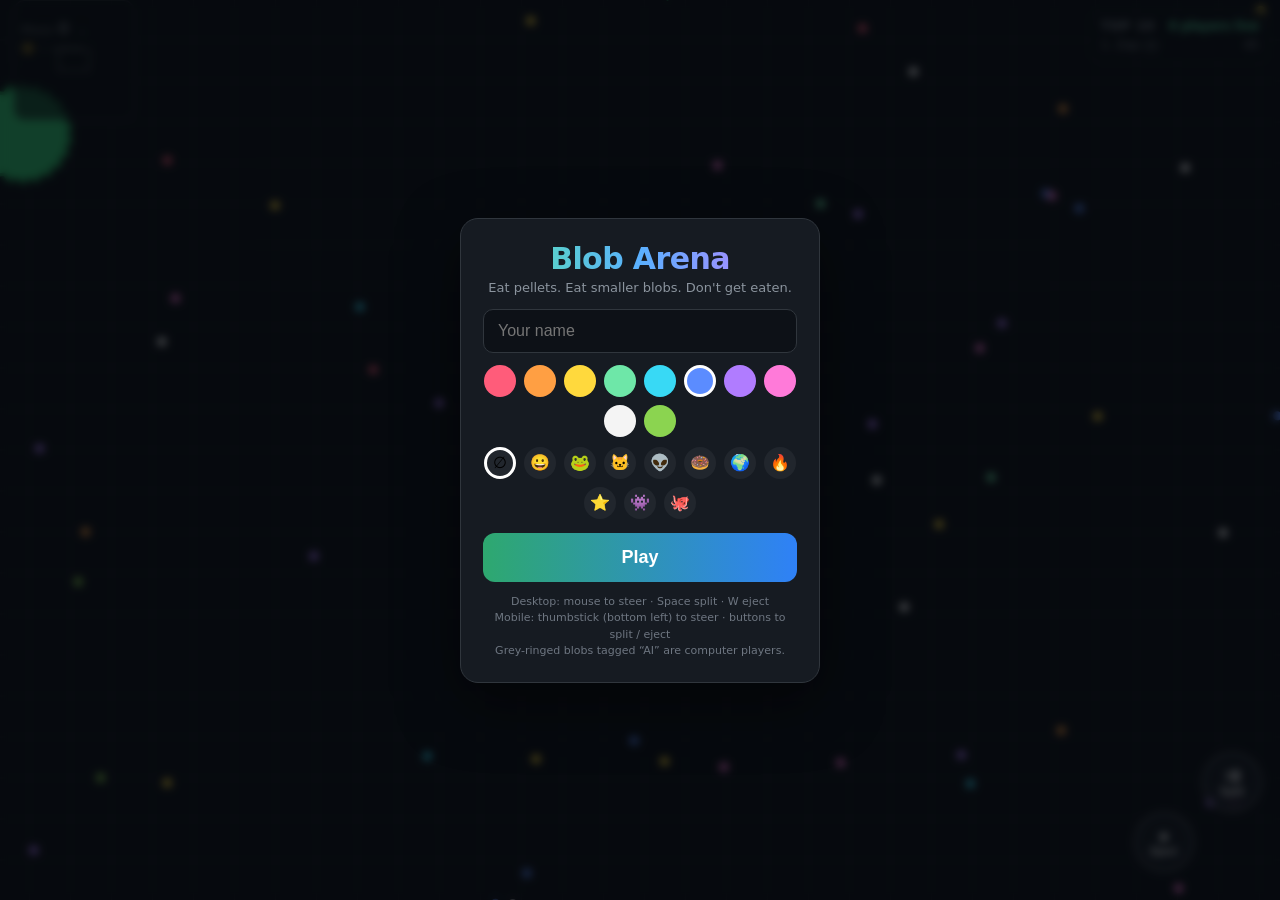
==== commit 42e2c4bc: "Blob Arena: core + feature plugin API, analog thumbstick on mobile" ====
--- a/index.html
+++ b/index.html
@@ -37,12 +37,23 @@
 .hide{display:none!important}
 #toast{position:fixed;top:56px;left:50%;transform:translateX(-50%);z-index:4;font-size:13px;background:rgba(13,17,23,.8);padding:6px 12px;border-radius:20px;opacity:0;transition:opacity .3s;pointer-events:none}
 @media (max-width:480px){#lb{width:138px;font-size:11px;padding:6px 8px}#mini{width:92px;height:92px;bottom:auto;top:auto;left:10px;bottom:16px}#stats{font-size:12px}}
+#fbar{position:fixed;z-index:3;right:18px;bottom:196px;display:flex;flex-direction:column-reverse;gap:8px}
+#fbar button{width:52px;height:52px;border-radius:50%;border:2px solid rgba(255,255,255,.2);background:rgba(30,36,46,.7);color:#fff;font-size:20px;backdrop-filter:blur(6px)}
+#fbar button:active{background:rgba(88,230,169,.35)}
+#hslots{position:fixed;z-index:2;top:74px;left:10px;display:flex;flex-direction:column;gap:6px;pointer-events:none;max-width:190px;font-size:12px}
+#hslots>div{background:rgba(13,17,23,.6);border:1px solid rgba(255,255,255,.08);border-radius:10px;padding:5px 9px}
+#hslots>div:empty{display:none}
+.fpanel{position:fixed;z-index:6;left:50%;top:50%;transform:translate(-50%,-50%);width:min(340px,92vw);max-height:80vh;overflow:auto;background:#161b22;border:1px solid #30363d;border-radius:16px;padding:16px;box-shadow:0 20px 60px rgba(0,0,0,.5)}
+.fpanel h2{font-size:16px;margin-bottom:8px}.fpanel .x{position:absolute;right:10px;top:8px;background:none;border:0;color:#8b949e;font-size:18px}
+#stick{position:fixed;z-index:3;left:20px;bottom:24px;width:120px;height:120px;border-radius:50%;background:rgba(30,36,46,.45);border:2px solid rgba(255,255,255,.18);touch-action:none;display:none}
+#knob{position:absolute;left:35px;top:35px;width:50px;height:50px;border-radius:50%;background:rgba(88,230,169,.55);border:2px solid rgba(255,255,255,.5);pointer-events:none}
+@media (hover:none),(pointer:coarse){#stick{display:block}#mini{bottom:160px!important;left:10px!important}#hslots{top:74px}}
 </style></head><body>
 <canvas id="cv"></canvas>
 <div id="stats" class="hud">Mass <b id="mass">0</b><div id="net">connecting…</div></div>
 <div id="lb" class="hud"><h3><span>Top 10</span><span id="pc"></span></h3><ol id="lbl"></ol></div>
 <canvas id="mini" class="hud"></canvas>
-<div id="toast"></div>
+<div id="toast"></div><div id="fbar"></div><div id="stick"><div id="knob"></div></div><div id="hslots"></div>
 <button class="btn" id="bSplit"><i>⇉</i>Split</button>
 <button class="btn" id="bEject"><i>●</i>Eject</button>
 <div class="ov" id="start"><div class="card">
@@ -50,173 +61,8 @@
 <input id="nm" maxlength="15" placeholder="Your name" autocomplete="off">
 <div class="sw" id="cols"></div><div class="sw" id="skins"></div>
 <button class="play" id="go">Play</button>
-<div class="small">Desktop: mouse to steer · Space split · W eject<br>Mobile: drag anywhere to steer · buttons to split / eject<br>Grey-ringed blobs tagged “AI” are computer players.</div>
+<div class="small">Desktop: mouse to steer · Space split · W eject<br>Mobile: thumbstick (bottom left) to steer · buttons to split / eject<br>Grey-ringed blobs tagged “AI” are computer players.</div>
 </div></div>
 <div class="ov hide" id="dead"><div class="card"><p>You were eaten by</p><div id="killer" style="font-weight:700;font-size:18px"></div>
 <div class="big" id="final">0</div><p>peak mass · <span id="alive">0s</span> alive</p><button class="play" id="again">Play again</button></div></div>
-<script type="module">
-const $=id=>document.getElementById(id);
-const Q=new URLSearchParams(location.search),RQ=(Q.get('room')||'').replace(/[^a-z0-9_-]/gi,'').slice(0,24);
-const ROOM='blobarena-v1'+(RQ?'-'+RQ:''),KIND=20421,RELAYS=['wss://nos.lol','wss://nostr.mom','wss://relay.primal.net','wss://relay.damus.io'];
-const W=6000,NP=1400,NV=24,PRESP=12000,VRESP=30000,EAT=1.25,MAXC=16,BOTS=10;
-const COLS=['#ff5c7a','#ff9f43','#ffd93d','#6ee7a8','#38d9f5','#5b8cff','#b07cff','#ff7ad9','#f4f4f4','#8bd450'];
-const SKINS=['','😀','🐸','🐱','👽','🍩','🌍','🔥','⭐','👾','🐙'];
-const BOTN=['Blobby','Nom','Pac','Goo','Orbit','Pebble','Mochi','Zap','Bubbles','Crumb','Jelly','Pip','Dot','Squish'];
-const rr=m=>Math.sqrt(m)*5.2, now=()=>Date.now();
-function hash(i,s){let n=(i*374761393+s*668265263)|0;n=Math.imul(n^(n>>>13),1274126177);n^=n>>>16;return (n>>>0)/4294967296}
-// deterministic pellets / viruses (same on every client)
-const pel=[];for(let i=0;i<NP;i++)pel.push({x:hash(i,1)*W,y:hash(i,2)*W,c:COLS[(hash(i,3)*COLS.length)|0],dead:0});
-const vir=[];for(let i=0;i<NV;i++)vir.push({x:200+hash(i,11)*(W-400),y:200+hash(i,12)*(W-400),dead:0});
-const ID=Math.random().toString(36).slice(2,10);
-let myName='',myCol=COLS[(Math.random()*COLS.length)|0],mySkin='',alive=false,peak=0,born=0;
-// entities: id -> {id,owner,n,c,s,bot,cells:[{id,x,y,m,...}],seen}
-const ents=new Map();let me=null;const ejects=new Map();let cseq=0;
-const peers=new Map(); // id->lastSeen (real clients)
-function newCell(x,y,m){return{id:ID+'.'+(cseq++),x,y,m,vx:0,vy:0,merge:now()+15000}}
-function spawnEnt(id,n,c,s,bot){const e={id,owner:ID,n,c,s,bot,cells:[newCell(300+Math.random()*(W-600),300+Math.random()*(W-600),bot?15+Math.random()*40:20)],tx:0,ty:0};ents.set(id,e);return e}
-// --- UI start screen
-$('nm').value=localStorage.getItem('ba_n')||'';
-const cs=$('cols');COLS.forEach(c=>{const b=document.createElement('button');b.style.background=c;b.onclick=()=>{myCol=c;sel()};cs.appendChild(b)});
-const ss=$('skins');SKINS.forEach(s=>{const b=document.createElement('button');b.textContent=s||'∅';b.onclick=()=>{mySkin=s;sel()};ss.appendChild(b)});
-function sel(){[...cs.children].forEach((b,i)=>b.classList.toggle('on',COLS[i]==myCol));[...ss.children].forEach((b,i)=>b.classList.toggle('on',SKINS[i]==mySkin))}sel();
-function play(){myName=($('nm').value.trim()||'Player '+ID.slice(0,3)).slice(0,15);localStorage.setItem('ba_n',myName);
- me=spawnEnt(ID,myName,myCol,mySkin,false);me.cells[0].m=20;alive=true;peak=20;born=now();$('start').classList.add('hide');$('dead').classList.add('hide')}
-$('go').onclick=play;$('again').onclick=play;$('nm').addEventListener('k'+'eydown',e=>{if(e.code=='Enter'||e.code=='NumpadEnter')play()});
-function toast(m){const t=$('toast');t.textContent=m;t.style.opacity=1;clearTimeout(t._h);t._h=setTimeout(()=>t.style.opacity=0,1800)}
-// --- input
-const cv=$('cv'),cx=cv.getContext('2d');let VW,VH,DPR;
-function rs(){DPR=Math.min(2,devicePixelRatio||1);VW=innerWidth;VH=innerHeight;cv.width=VW*DPR;cv.height=VH*DPR;cv.style.width=VW+'px';cv.style.height=VH+'px';const m=$('mini');m.width=m.clientWidth*DPR;m.height=m.clientHeight*DPR}
-addEventListener('resize',rs);rs();
-let ptr={x:0,y:0,on:false};
-cv.addEventListener('pointermove',e=>{if(e.pointerType=='mouse'||ptr.on){ptr.x=e.clientX-VW/2;ptr.y=e.clientY-VH/2}});
-cv.addEventListener('pointerdown',e=>{ptr.on=true;ptr.x=e.clientX-VW/2;ptr.y=e.clientY-VH/2});
-const up=e=>{if(e.pointerType!='mouse'){ptr.on=false}};cv.addEventListener('pointerup',up);cv.addEventListener('pointercancel',up);
-const tap=(id,f)=>$(id).addEventListener('pointerdown',e=>{e.preventDefault();e.stopPropagation();f()});
-tap('bSplit',()=>split());tap('bEject',()=>eject());
-addEventListener('k'+'eydown',e=>{if(e.target.tagName=='INPUT')return;if(e.code=='Space'){e.preventDefault();split()}else if(e.code.endsWith('W')&&e.code.length==4)eject()});
-let cam={x:W/2,y:W/2,z:1};
-function aimWorld(){return{x:cam.x+ptr.x/cam.z,y:cam.y+ptr.y/cam.z}}
-// --- actions
-function split(){if(!alive)return;const a=aimWorld();const add=[];for(const c of me.cells){if(me.cells.length+add.length>=MAXC)break;if(c.m<35)continue;
- c.m/=2;const d=Math.hypot(a.x-c.x,a.y-c.y)||1,n=newCell(c.x,c.y,c.m);n.vx=(a.x-c.x)/d*900;n.vy=(a.y-c.y)/d*900;c.merge=n.merge=now()+15000+c.m*20;add.push(n)}me.cells.push(...add)}
-function eject(){if(!alive)return;const a=aimWorld();for(const c of me.cells){if(c.m<35)continue;c.m-=16;const d=Math.hypot(a.x-c.x,a.y-c.y)||1,ux=(a.x-c.x)/d,uy=(a.y-c.y)/d,R=rr(c.m);
- const j={id:ID+'e'+(cseq++),x:c.x+ux*(R+12),y:c.y+uy*(R+12),vx:ux*700,vy:uy*700,m:13,c:me.c,t:now()};ejects.set(j.id,j);send({t:'ej',j})}}
-// --- networking (Nostr ephemeral events)
-let fin=null,sk=null;const socks=[],seen=new Set();let outq=[];
-function send(m){outq.push(m)}
-function flush(){if(!fin)return;const ownEnts=[...ents.values()].filter(e=>e.owner==ID).map(e=>({id:e.id,n:e.n,c:e.c,s:e.s,b:e.bot?1:0,cl:e.cells.map(c=>[c.id,Math.round(c.x),Math.round(c.y),Math.round(c.m*10)/10])}));
- const body={f:ID,e:ownEnts,q:outq.splice(0,80)};const ev=fin({kind:KIND,created_at:Math.floor(now()/1000),tags:[['t',ROOM]],content:JSON.stringify(body)},sk);seen.add(ev.id);
- const s=JSON.stringify(['EVENT',ev]);socks.forEach(w=>w.readyState==1&&w.send(s))}
-function openRelay(url){let w;try{w=new WebSocket(url)}catch(e){return}socks.push(w);
- w.onopen=()=>w.send(JSON.stringify(['REQ','ba',{kinds:[KIND],'#t':[ROOM],since:Math.floor(now()/1000)-3}]));
- w.onmessage=e=>{let d;try{d=JSON.parse(e.data)}catch(_){return}if(d[0]!='EVENT')return;const ev=d[2];if(!ev||seen.has(ev.id))return;seen.add(ev.id);if(seen.size>4000)seen.clear();
-  let b;try{b=JSON.parse(ev.content)}catch(_){return}if(b&&b.f&&b.f!=ID)recv(b)};
- w.onclose=()=>{socks.splice(socks.indexOf(w),1);setTimeout(()=>openRelay(url),3000+Math.random()*3000)};w.onerror=()=>{}}
-const pendingEat=new Map(); // victim cell id -> time (hidden locally while awaiting confirm)
-function recv(b){peers.set(b.f,now());const t=now();
- for(const r of b.e||[]){let e=ents.get(r.id);if(!e){e={id:r.id,owner:b.f,cells:[]};ents.set(r.id,e)}if(e.owner==ID)continue;
-  e.owner=b.f;e.n=String(r.n||'').slice(0,15);e.c=/^#[0-9a-f]{6}$/i.test(r.c)?r.c:'#888888';e.s=SKINS.includes(r.s)?r.s:'';e.bot=!!r.b;e.seen=t;
-  const old=new Map(e.cells.map(c=>[c.id,c]));e.cells=(r.cl||[]).filter(a=>!pendingEat.has(a[0])).map(a=>{const o=old.get(a[0]);if(o){o.tx=a[1];o.ty=a[2];o.m=a[3];return o}return{id:a[0],x:a[1],y:a[2],tx:a[1],ty:a[2],m:a[3]}})}
- for(const m of b.q||[]){
-  if(m.t=='pe'&&pel[m.i])pel[m.i].dead=t+PRESP;
-  else if(m.t=='ve'&&vir[m.i])vir[m.i].dead=t+VRESP;
-  else if(m.t=='ej'&&m.j)ejects.set(m.j.id,{...m.j,t});
-  else if(m.t=='ee')ejects.delete(m.id);
-  else if(m.t=='eat'&&m.to==ID)confirmEat(m,b.f);
-  else if(m.t=='ok'&&m.to==ID){const e=ents.get(m.ee);if(e&&e.owner==ID){const c=e.cells.find(c=>c.id==m.ec)||e.cells[0];if(c)c.m+=Math.min(m.m,50000)}}
-  else if(m.t=='bye'){for(const [k,e] of ents)if(e.owner==b.f)ents.delete(k);peers.delete(b.f)}}}
-function confirmEat(m,from){const e=ents.get(m.ve);if(!e||e.owner!=ID)return;const i=e.cells.findIndex(c=>c.id==m.vc);if(i<0)return;const c=e.cells[i];
- if(c.m*EAT>m.em*1.05)return; // not actually smaller anymore: reject
- e.cells.splice(i,1);send({t:'ok',to:from,ee:m.ee,ec:m.ec,m:c.m});
- if(!e.cells.length){if(e===me)die(m.en);else ents.delete(e.id)}}
-async function net(){try{const N=await import('https://esm.sh/nostr-tools@2.7.2/pure');fin=N.finalizeEvent;sk=crypto.getRandomValues(new Uint8Array(32))}catch(e){console.warn('net offline',e);return}
- RELAYS.forEach(openRelay);setInterval(flush,110)}
-net();addEventListener('beforeunload',()=>{outq=[{t:'bye'}];flush()});
-function die(by){alive=false;ents.delete(ID);me=null;$('killer').textContent=by||'someone';$('final').textContent=Math.round(peak);$('alive').textContent=Math.round((now()-born)/1000)+'s';$('dead').classList.remove('hide')}
-// --- leader hosts the AI bots (lowest id among live clients)
-function isLeader(){for(const [k,t] of peers)if(now()-t<4000&&k<ID)return false;return true}
-function botTick(){const lead=isLeader();const realN=1+[...peers.values()].filter(t=>now()-t<4000).length;const want=Math.max(2,BOTS-(realN-1)*3);
- const mine=[...ents.values()].filter(e=>e.bot&&e.owner==ID);
- if(!lead){mine.forEach(e=>ents.delete(e.id));return}
- if(mine.length<want)spawnEnt('b'+ID+(cseq++),BOTN[(Math.random()*BOTN.length)|0],COLS[(Math.random()*COLS.length)|0],'',true);
- else if(mine.length>want){const s=mine.sort((a,b)=>mass(a)-mass(b))[0];ents.delete(s.id)}}
-setInterval(botTick,1500);
-function mass(e){return e.cells.reduce((s,c)=>s+c.m,0)}
-function botAI(e){const c=e.cells[0];if(!c)return;const R=rr(c.m);let best=null,bd=1e9,fx=0,fy=0;
- for(const o of ents.values()){if(o===e)continue;for(const oc of o.cells){const d=Math.hypot(oc.x-c.x,oc.y-c.y);if(d>700)continue;
-  if(oc.m>c.m*EAT){fx-=(oc.x-c.x)/d*(700-d);fy-=(oc.y-c.y)/d*(700-d)}else if(c.m>oc.m*EAT&&d<bd*0.5+100){best=oc;bd=d}}}
- if(fx||fy){e.tx=c.x+fx;e.ty=c.y+fy;return}
- if(best){e.tx=best.x;e.ty=best.y;return}
- if(!e._p||now()>e._pt||pel[e._p].dead){let bi=0,b2=1e12;for(let k=0;k<60;k++){const i=(Math.random()*NP)|0,p=pel[i];if(p.dead)continue;const d=(p.x-c.x)**2+(p.y-c.y)**2;if(d<b2){b2=d;bi=i}}e._p=bi;e._pt=now()+3000}
- e.tx=pel[e._p].x;e.ty=pel[e._p].y}
-// --- simulation for entities I own
-function simEnt(e,dt,tx,ty){const t=now();
- for(const c of e.cells){const R=rr(c.m),dx=tx-c.x,dy=ty-c.y,d=Math.hypot(dx,dy),sp=Math.max(80,560*Math.pow(c.m,-0.33)*(e.bot?0.9:1)),f=Math.min(1,d/(R*1.5+30));
-  if(d>1){c.x+=dx/d*sp*f*dt;c.y+=dy/d*sp*f*dt}
-  c.x+=c.vx*dt;c.y+=c.vy*dt;const k=Math.pow(0.03,dt);c.vx*=k;c.vy*=k;
-  if(c.m>35)c.m-=c.m*0.0018*dt;c.x=Math.max(0,Math.min(W,c.x));c.y=Math.max(0,Math.min(W,c.y))}
- // own-cells: push apart or merge
- for(let i=0;i<e.cells.length;i++)for(let j=i+1;j<e.cells.length;j++){const a=e.cells[i],b=e.cells[j],dx=b.x-a.x,dy=b.y-a.y,d=Math.hypot(dx,dy)||.01,ra=rr(a.m),rb=rr(b.m);
-  if(t>a.merge&&t>b.merge){if(d<Math.max(ra,rb)*0.6){a.m+=b.m;e.cells.splice(j,1);j--}}
-  else if(d<ra+rb){const o=(ra+rb-d)/2;a.x-=dx/d*o;a.y-=dy/d*o;b.x+=dx/d*o;b.y+=dy/d*o}}
- for(const c of e.cells){const R=rr(c.m);
-  // pellets (spatial culling by brute force; fine at this size)
-  for(let i=0;i<NP;i++){const p=pel[i];if(p.dead>t)continue;const dx=p.x-c.x;if(dx>R||dx<-R)continue;const dy=p.y-c.y;if(dx*dx+dy*dy<R*R){p.dead=t+PRESP;c.m+=1;send({t:'pe',i})}}
-  for(const [id,j] of ejects){if(t-j.t<300&&id.startsWith(ID))continue;if(Math.hypot(j.x-c.x,j.y-c.y)<R&&c.m>j.m*1.1){c.m+=j.m;ejects.delete(id);send({t:'ee',id})}}
-  // viruses: big cells pop into pieces
-  for(let i=0;i<NV;i++){const v=vir[i];if(v.dead>t)continue;if(c.m>133&&Math.hypot(v.x-c.x,v.y-c.y)<R-20){v.dead=t+VRESP;send({t:'ve',i});c.m+=60;
-   const n=Math.min(MAXC-e.cells.length,8);if(n>0){const part=c.m/(n+1);c.m=part;for(let k=0;k<n;k++){const a=k/n*6.283,nc=newCell(c.x,c.y,part);nc.vx=Math.cos(a)*600;nc.vy=Math.sin(a)*600;nc.merge=t+20000;e.cells.push(nc)}}}}
-  // eat other entities' cells
-  for(const o of ents.values()){if(o===e||o.owner==e.owner&&o.id==e.id)continue;for(const oc of o.cells){if(pendingEat.has(oc.id))continue;if(c.m<oc.m*EAT)continue;
-   const d=Math.hypot(oc.x-c.x,oc.y-c.y);if(d>R-rr(oc.m)*0.4)continue;
-   if(o.owner==ID){const i=o.cells.indexOf(oc);o.cells.splice(i,1);c.m+=oc.m;if(!o.cells.length){if(o===me)die(e.n);else ents.delete(o.id)}break}
-   pendingEat.set(oc.id,t);send({t:'eat',to:o.owner,ve:o.id,vc:oc.id,ee:e.id,ec:c.id,em:c.m,en:e.n});o.cells=o.cells.filter(x=>x!==oc);break}}}}
-// --- render
-function drawCell(c,e,R){cx.beginPath();cx.arc(c.x,c.y,R,0,6.283);cx.fillStyle=e.c;cx.fill();
- cx.lineWidth=Math.max(3,R*0.08);cx.strokeStyle=e.bot?'rgba(140,148,158,.9)':shade(e.c);cx.stroke();
- if(e.bot){cx.setLineDash([R*0.15,R*0.12]);cx.lineWidth=2;cx.strokeStyle='rgba(13,17,23,.5)';cx.beginPath();cx.arc(c.x,c.y,R*0.82,0,6.283);cx.stroke();cx.setLineDash([])}
- if(e.s&&R>14){cx.font=`${R*0.9}px serif`;cx.textAlign='center';cx.textBaseline='middle';cx.globalAlpha=.85;cx.fillText(e.s,c.x,c.y+(R>30?-R*0.12:0));cx.globalAlpha=1}
- if(R>16){const fs=Math.max(10,R*0.34);cx.font=`700 ${fs}px system-ui,sans-serif`;cx.textAlign='center';cx.textBaseline='middle';cx.lineWidth=fs*0.18;cx.strokeStyle='#000';
-  const y=e.s?c.y+R*0.45:c.y,label=e.bot?e.n+' · AI':e.n;cx.strokeText(label,c.x,y);cx.fillStyle='#fff';cx.fillText(label,c.x,y);
-  if(R>40){cx.font=`600 ${fs*0.55}px system-ui`;cx.strokeText(Math.round(c.m),c.x,y+fs*0.8);cx.fillText(Math.round(c.m),c.x,y+fs*0.8)}}
- if(e===me&&R>10){}}
-function shade(h){const n=parseInt(h.slice(1),16);const r=(n>>16)*.7|0,g=(n>>8&255)*.7|0,b=(n&255)*.7|0;return`rgb(${r},${g},${b})`}
-function spiky(x,y,R){cx.beginPath();const N=22;for(let i=0;i<=N*2;i++){const a=i/(N*2)*6.283,r=i%2?R:R*0.9;cx.lineTo(x+Math.cos(a)*r,y+Math.sin(a)*r)}cx.closePath();cx.fillStyle='#33d17a';cx.fill();cx.lineWidth=4;cx.strokeStyle='#1f8f4e';cx.stroke()}
-let last=performance.now(),lbT=0;
-function frame(tn){requestAnimationFrame(frame);const dt=Math.min(0.05,(tn-last)/1000);last=tn;const t=now();
- // sim
- if(alive&&me){const a=aimWorld();simEnt(me,dt,a.x,a.y);const m=mass(me);peak=Math.max(peak,m);$('mass').textContent=Math.round(m)}
- for(const e of ents.values())if(e.bot&&e.owner==ID){botAI(e);simEnt(e,dt,e.tx,e.ty)}
- for(const [k,e] of ents){if(e.owner!=ID){if(t-(e.seen||0)>3500){ents.delete(k);continue}for(const c of e.cells){const k2=1-Math.pow(0.0005,dt);c.x+=(c.tx-c.x)*k2;c.y+=(c.ty-c.y)*k2}}}
- for(const [k,j] of ejects){j.x+=j.vx*dt;j.y+=j.vy*dt;const f=Math.pow(0.02,dt);j.vx*=f;j.vy*=f;if(t-j.t>60000)ejects.delete(k)}
- for(const [k,v] of pendingEat)if(t-v>2000)pendingEat.delete(k);
- for(const [k,v] of peers)if(t-v>10000)peers.delete(k);
- // camera
- if(me&&me.cells.length){let sx=0,sy=0,sm=0;for(const c of me.cells){sx+=c.x*c.m;sy+=c.y*c.m;sm+=c.m}const tz=Math.max(0.25,Math.min(1.4,1.25*Math.pow(Math.max(20,sm),-0.18)*2.2))*Math.min(1.2,Math.max(0.75,Math.min(VW,VH)/700));
-  cam.x+=(sx/sm-cam.x)*Math.min(1,dt*8);cam.y+=(sy/sm-cam.y)*Math.min(1,dt*8);cam.z+=(tz-cam.z)*Math.min(1,dt*3)}
- else{cam.x+=Math.sin(t/4000)*0.5;cam.z+=(0.6-cam.z)*dt}
- cx.setTransform(DPR,0,0,DPR,0,0);cx.fillStyle='#0d1117';cx.fillRect(0,0,VW,VH);
- cx.setTransform(DPR*cam.z,0,0,DPR*cam.z,DPR*(VW/2-cam.x*cam.z),DPR*(VH/2-cam.y*cam.z));
- const x0=cam.x-VW/2/cam.z,y0=cam.y-VH/2/cam.z,x1=cam.x+VW/2/cam.z,y1=cam.y+VH/2/cam.z;
- cx.strokeStyle='rgba(255,255,255,.05)';cx.lineWidth=1/cam.z;cx.beginPath();for(let g=Math.max(0,Math.floor(x0/50)*50);g<=Math.min(W,x1);g+=50){cx.moveTo(g,Math.max(0,y0));cx.lineTo(g,Math.min(W,y1))}
- for(let g=Math.max(0,Math.floor(y0/50)*50);g<=Math.min(W,y1);g+=50){cx.moveTo(Math.max(0,x0),g);cx.lineTo(Math.min(W,x1),g)}cx.stroke();
- cx.strokeStyle='rgba(255,92,122,.5)';cx.lineWidth=6;cx.strokeRect(0,0,W,W);
- for(const p of pel){if(p.dead>t||p.x<x0-10||p.x>x1+10||p.y<y0-10||p.y>y1+10)continue;cx.fillStyle=p.c;cx.beginPath();cx.arc(p.x,p.y,5.5,0,6.283);cx.fill()}
- for(const j of ejects.values()){cx.fillStyle=j.c;cx.beginPath();cx.arc(j.x,j.y,rr(j.m),0,6.283);cx.fill()}
- const all=[];for(const e of ents.values())for(const c of e.cells)all.push([c,e]);all.sort((a,b)=>a[0].m-b[0].m);
- let vDrawn=false;const drawV=()=>{for(const v of vir)if(v.dead<=t&&v.x>x0-80&&v.x<x1+80&&v.y>y0-80&&v.y<y1+80)spiky(v.x,v.y,60);vDrawn=true};
- for(const [c,e] of all){if(!vDrawn&&c.m>133)drawV();const R=rr(c.m);if(c.x+R<x0||c.x-R>x1||c.y+R<y0||c.y-R>y1)continue;drawCell(c,e,R)}if(!vDrawn)drawV();
- // minimap
- const mm=$('mini'),mc=mm.getContext('2d'),S=mm.width/W;mc.clearRect(0,0,mm.width,mm.height);
- for(const e of ents.values()){mc.fillStyle=e===me?'#58e6a9':e.bot?'rgba(140,148,158,.6)':e.c;for(const c of e.cells){mc.beginPath();mc.arc(c.x*S,c.y*S,Math.max(e.bot?1.5:2.5,rr(c.m)*S)*(e===me||!e.bot?DPR:1),0,6.283);mc.fill()}}
- mc.strokeStyle='rgba(255,255,255,.4)';mc.lineWidth=1;mc.strokeRect(x0*S,y0*S,(x1-x0)*S,(y1-y0)*S);
- if(t-lbT>500){lbT=t;board()}}
-function board(){const L=[...ents.values()].filter(e=>e.cells.length).map(e=>({e,m:mass(e)})).sort((a,b)=>b.m-a.m);const top=L.slice(0,10);
- if(me&&!top.find(x=>x.e===me)){const r=L.findIndex(x=>x.e===me);if(r>=0)top.push({...L[r],rank:r+1})}
- $('lbl').innerHTML=top.map((x,i)=>`<li class="${x.e===me?'me':x.e.bot?'bot':''}"><span>${x.rank||i+1}. ${esc(x.e.n)}${x.e.bot?'<span class="tag">AI</span>':x.e===me?'<span class="you">YOU</span>':''}</span><span>${Math.round(x.m)}</span></li>`).join('');
- const humans=[...ents.values()].filter(e=>!e.bot).length,live=socks.filter(w=>w.readyState==1).length;
- $('pc').textContent=humans+(humans==1?' player':' players')+' live';$('net').textContent=(live?'🟢 ':'🟡 ')+(1+[...peers.values()].filter(v=>now()-v<4000).length)+' online'+(RQ?' · room '+RQ:'')}
-function esc(s){return String(s).replace(/[&<>"']/g,c=>'&#'+c.charCodeAt(0)+';')}
-requestAnimationFrame(frame);
-window.__ba={ents,get me(){return me},ID,play,peers,pel};
-</script></body></html>
+<script type="module" src="js/core.js"></script></body></html>
